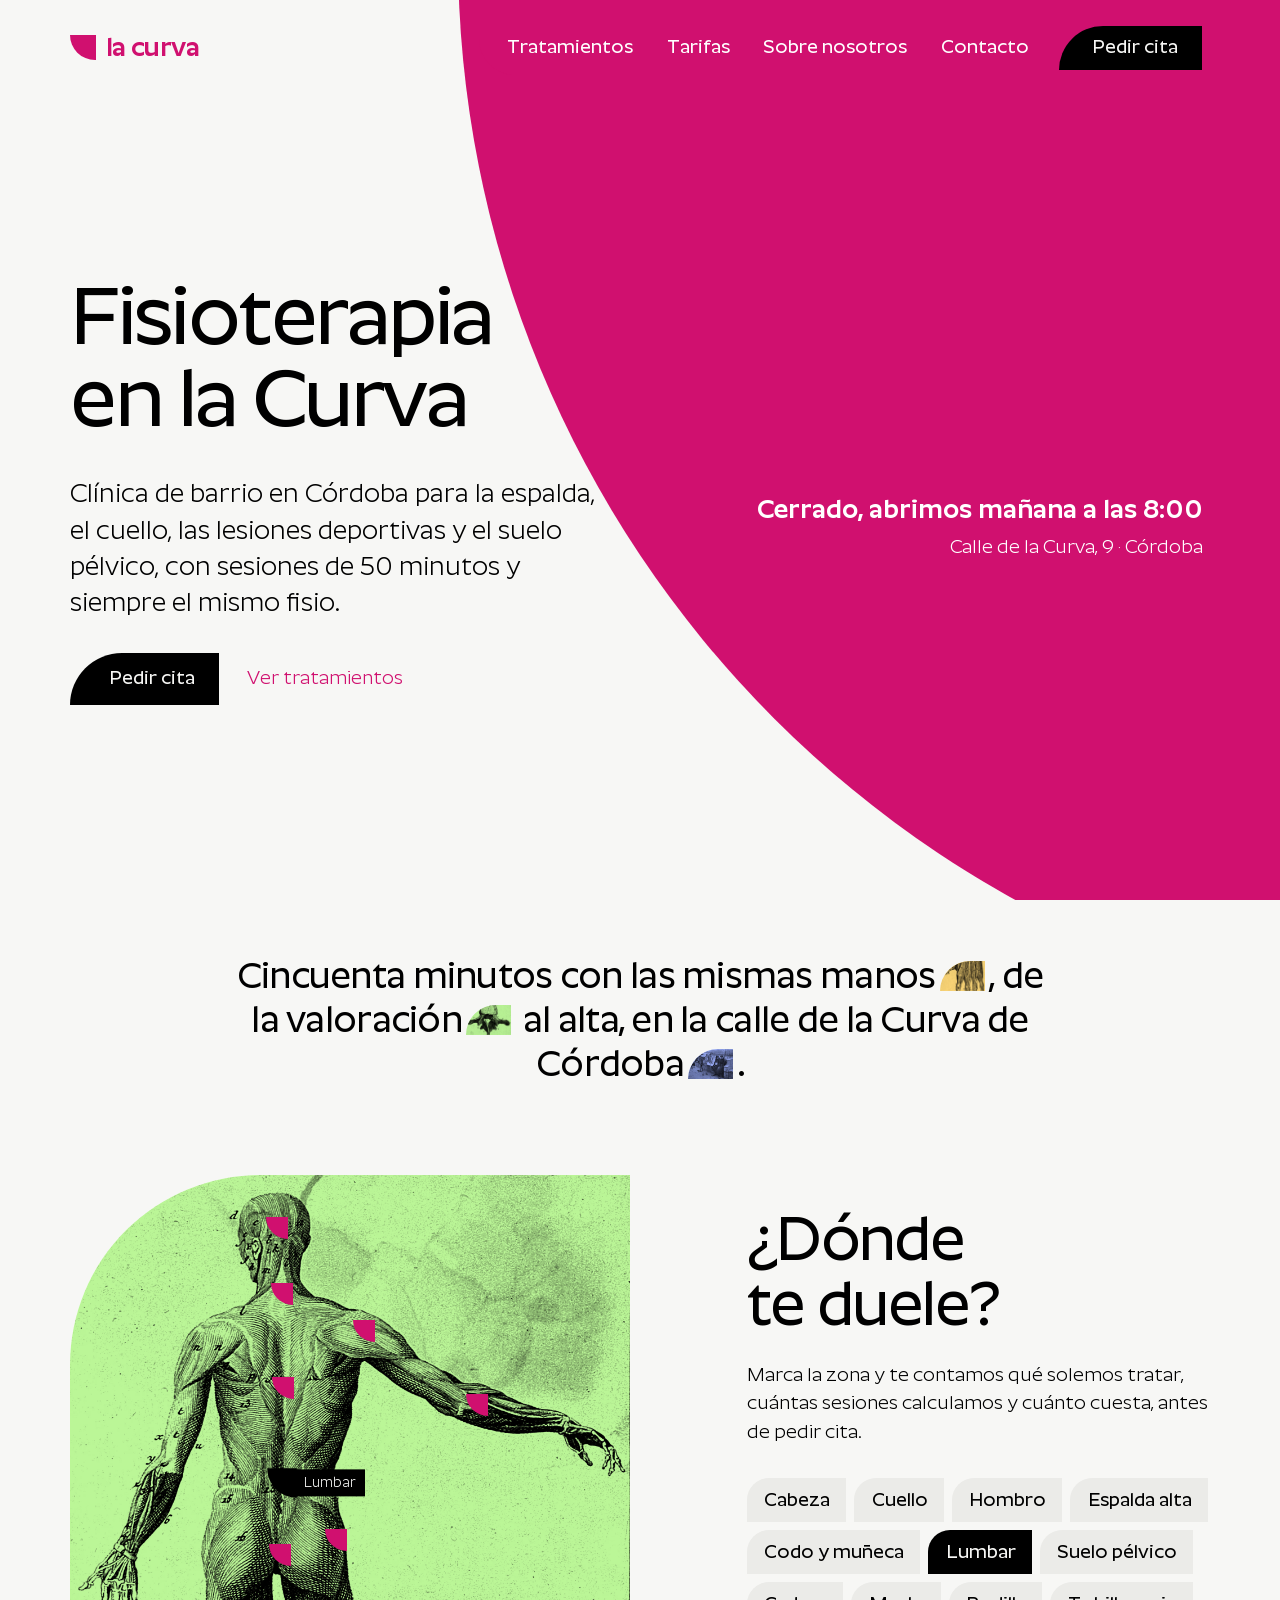
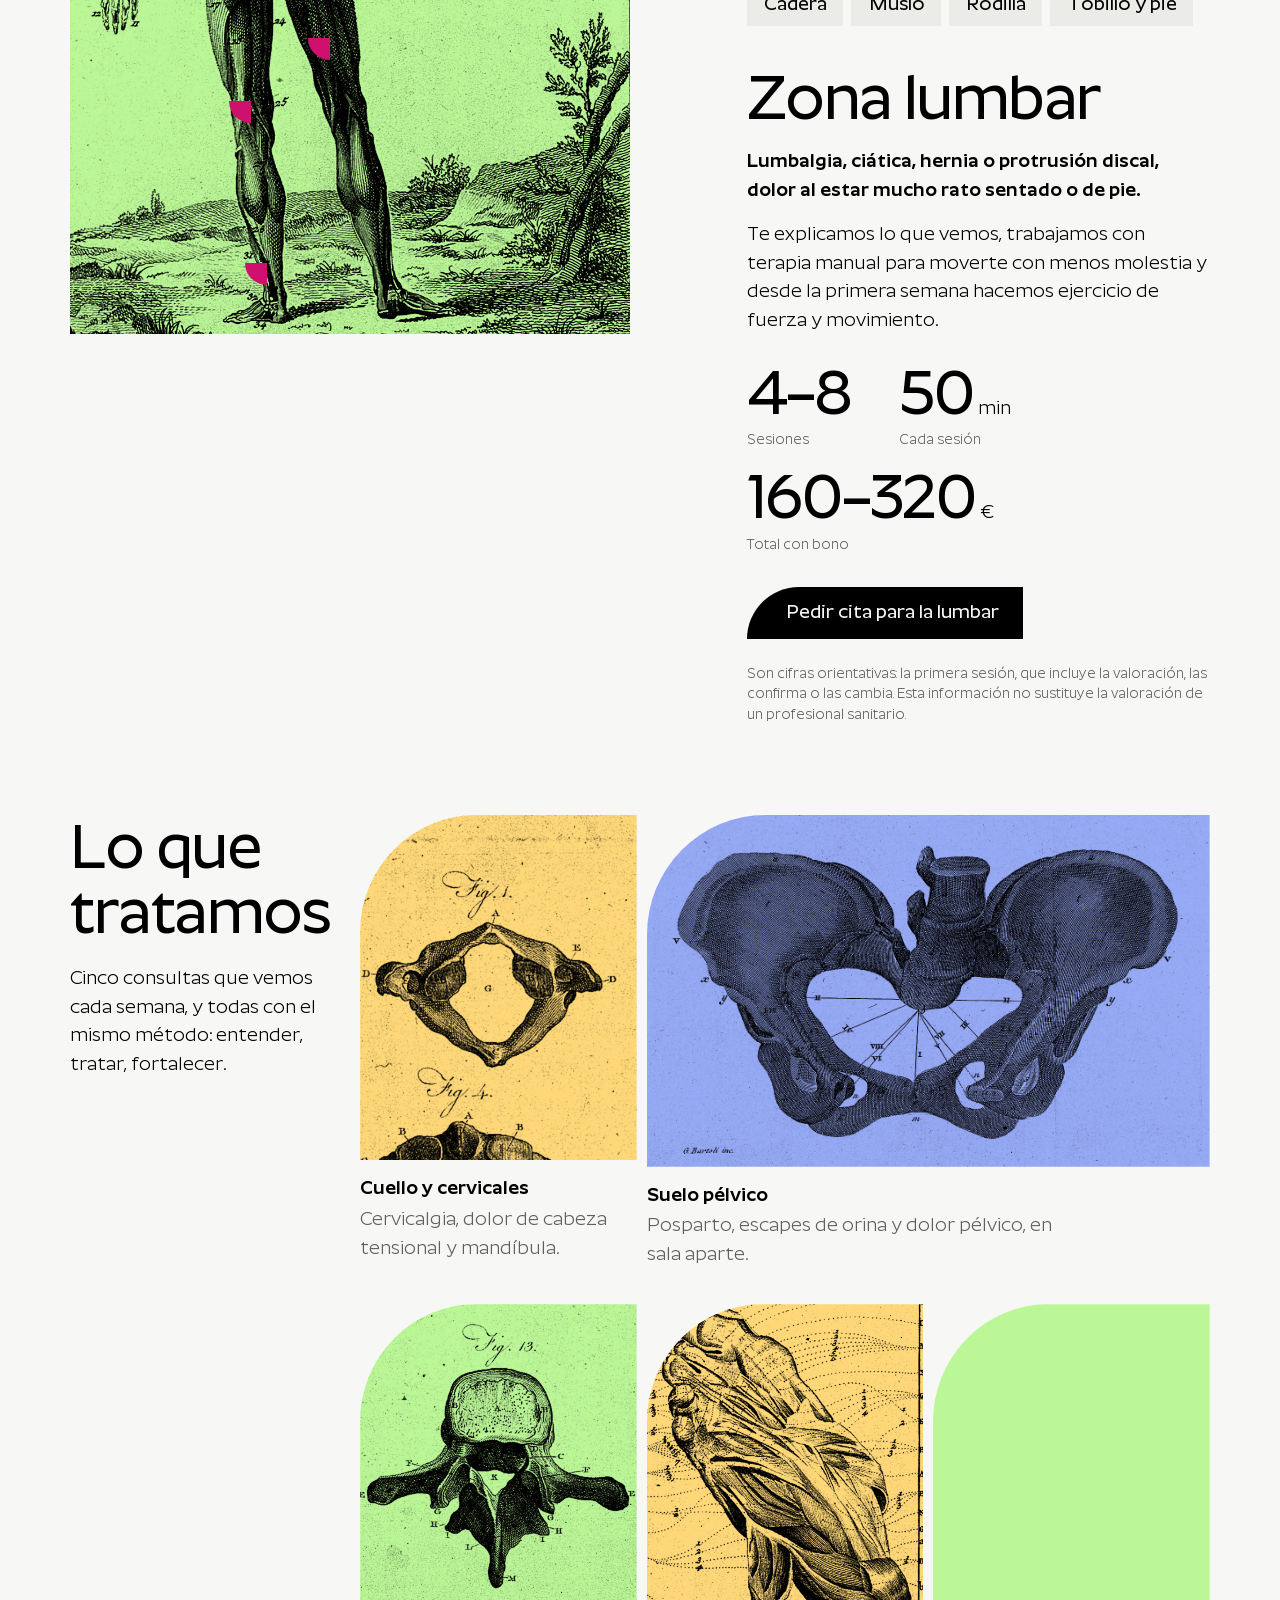
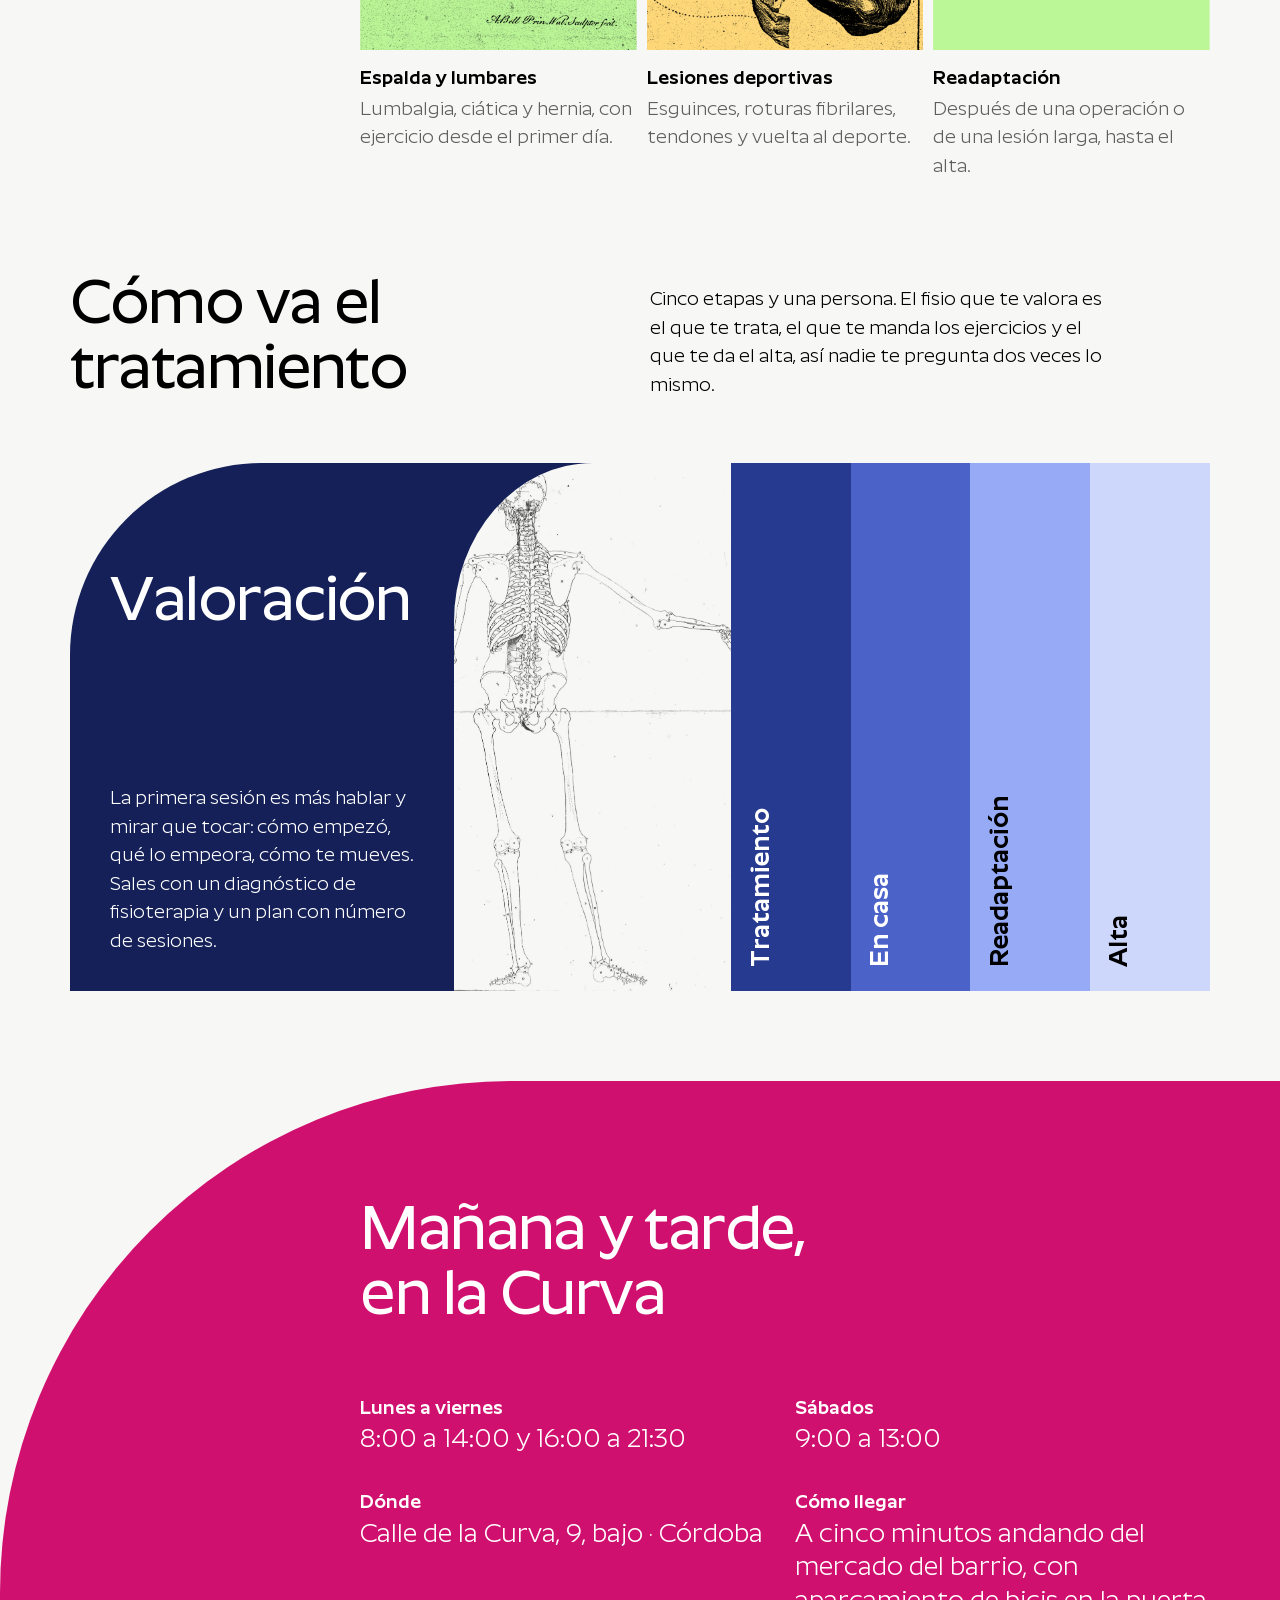
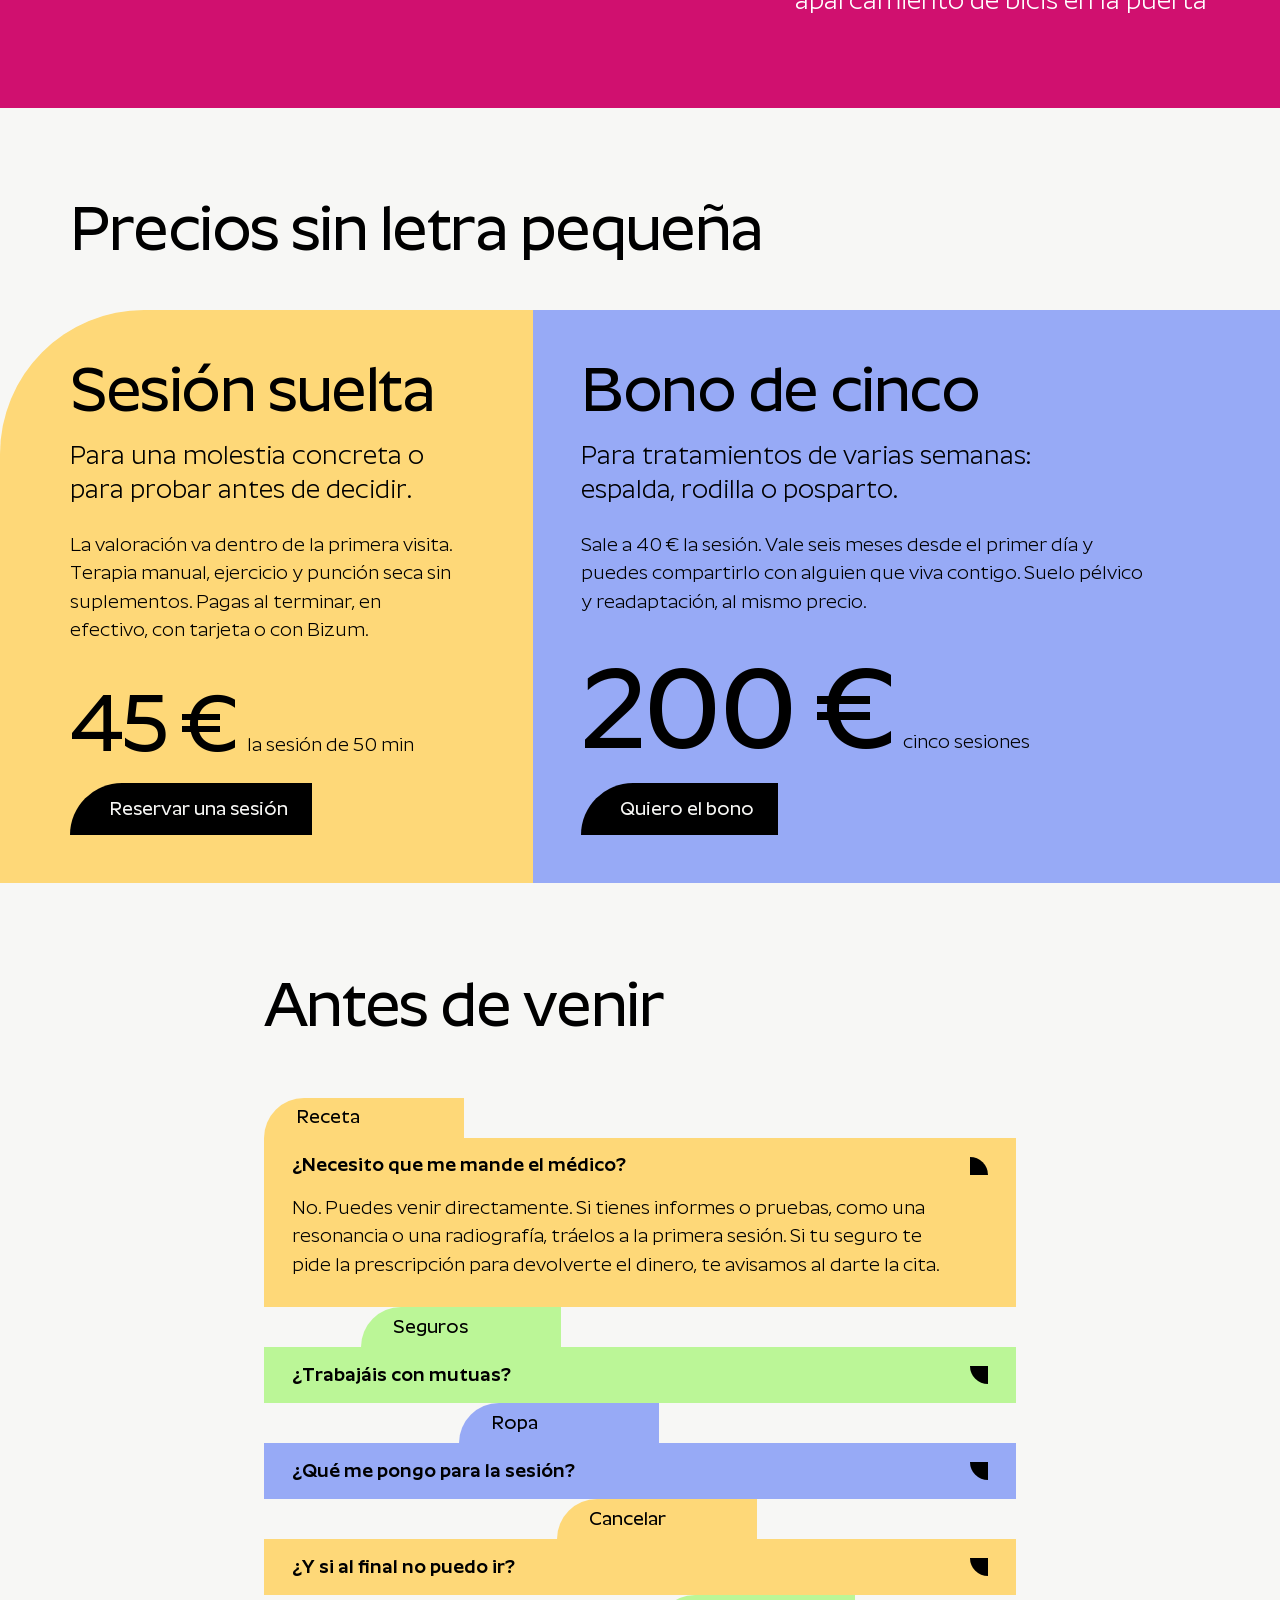
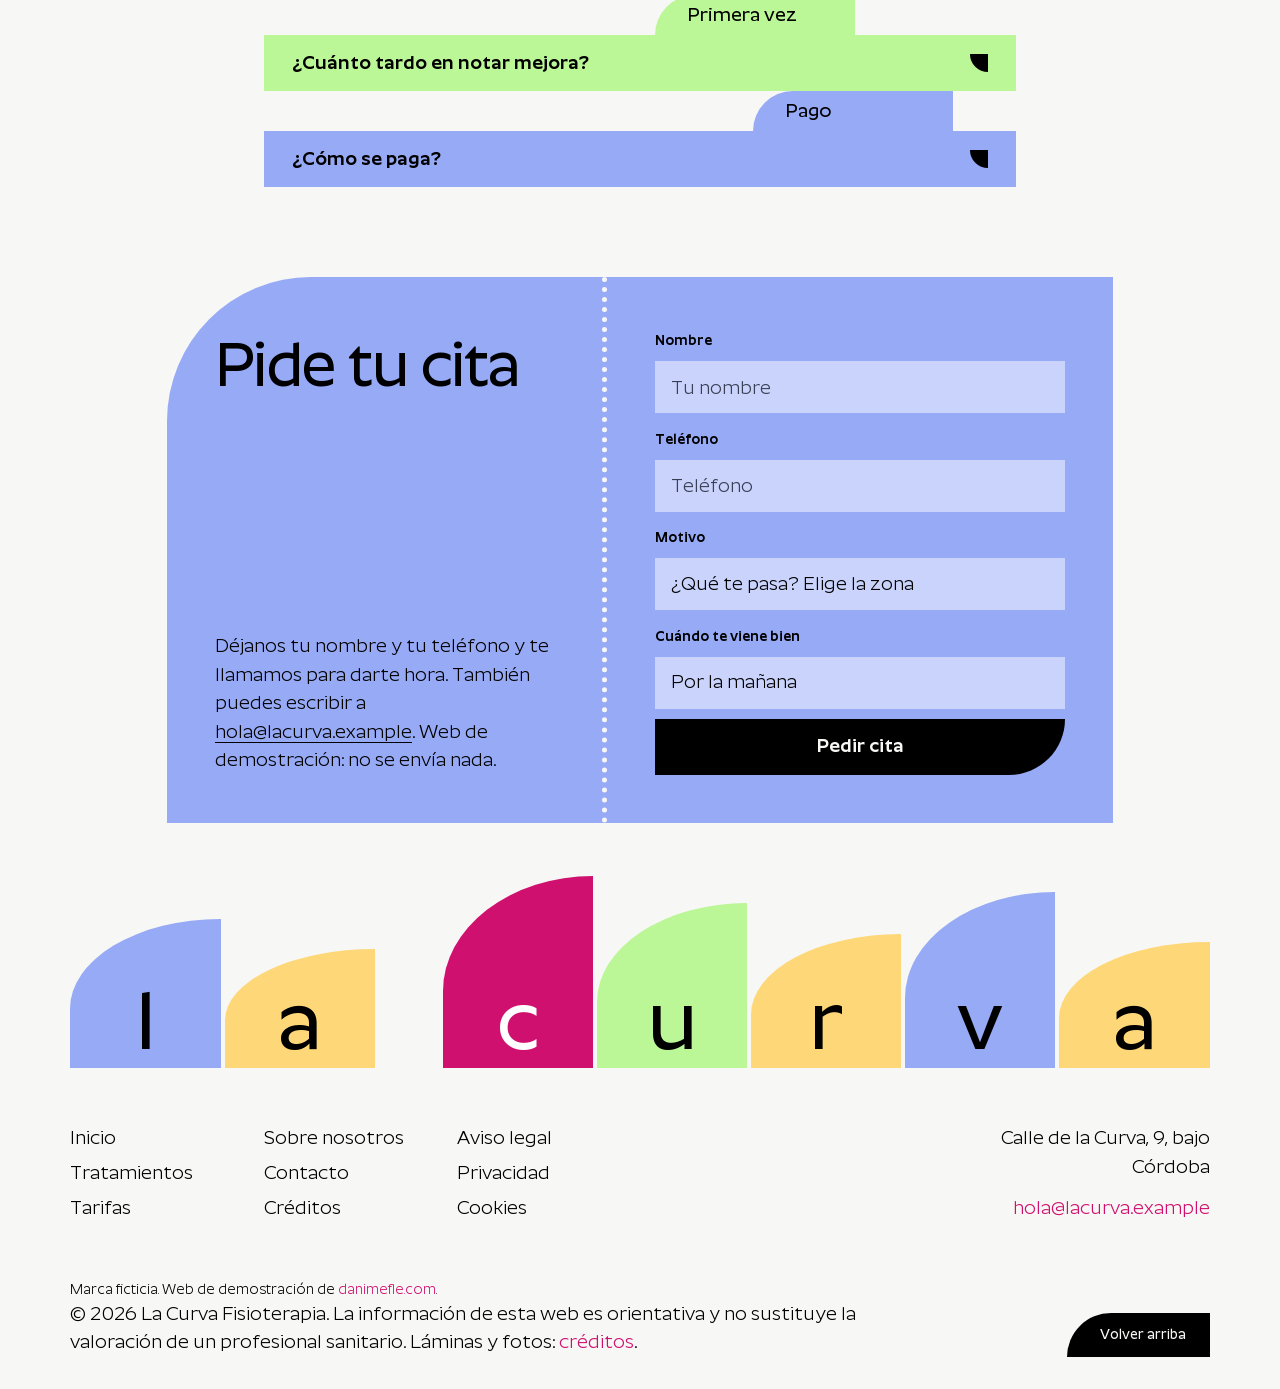
==== index.html @ fafbd1fd "Web de demostración completa: portada, páginas del negocio, contacto, legales y créditos" ====
<!doctype html>
<!--
  index.html · Página de ejemplo de La Curva Fisioterapia (clínica ficticia de barrio en Córdoba).
  index.html · Sample page for La Curva Fisioterapia (a fictional neighbourhood clinic in Córdoba).
  Una sola página: héroe, presentación, mapa del dolor, tratamientos, cómo va, horario, precios,
  preguntas, cita y pie. Todo el JS va en ficheros aparte por la CSP (sin scripts en línea).
  One page: hero, intro, pain map, treatments, how it works, hours, prices, questions, booking and
  footer. All JS lives in separate files because of the CSP (no inline scripts).
-->
<html lang="es">
<head>
  <meta charset="utf-8">
  <meta name="viewport" content="width=device-width, initial-scale=1">
  <title>La Curva Fisioterapia · Clínica de fisioterapia en Córdoba</title>
  <meta name="description" content="Clínica de fisioterapia de barrio en Córdoba: espalda, cuello, lesiones deportivas, suelo pélvico y readaptación. Sesiones de 50 minutos con el mismo fisio.">
  <!-- Negocio ficticio: que no aparezca en buscadores como si existiera -->
  <!-- Fictional business: keep it out of search results -->
  <meta name="robots" content="noindex, follow">
  <link rel="canonical" href="https://lacurva.danimefle.com/">
  <meta property="og:url" content="https://lacurva.danimefle.com/">
  <meta property="og:type" content="website">
  <meta property="og:site_name" content="La Curva Fisioterapia">
  <meta property="og:locale" content="es_ES">
  <meta property="og:title" content="La Curva Fisioterapia · Clínica de fisioterapia en Córdoba">
  <meta property="og:description" content="Clínica de fisioterapia de barrio en Córdoba: espalda, cuello, lesiones deportivas, suelo pélvico y readaptación. Sesiones de 50 minutos con el mismo fisio.">
  <meta property="og:image" content="https://lacurva.danimefle.com/assets/og/portada.jpg">
  <meta property="og:image:width" content="1200">
  <meta property="og:image:height" content="630">
  <meta property="og:image:alt" content="Portada de La Curva Fisioterapia con su curva magenta">
  <meta name="twitter:card" content="summary_large_image">
  <meta name="twitter:title" content="La Curva Fisioterapia · Clínica de fisioterapia en Córdoba">
  <meta name="twitter:description" content="Clínica de fisioterapia de barrio en Córdoba: espalda, cuello, lesiones deportivas, suelo pélvico y readaptación. Sesiones de 50 minutos con el mismo fisio.">
  <meta name="twitter:image" content="https://lacurva.danimefle.com/assets/og/portada.jpg">
  <meta name="theme-color" content="#f7f7f5">
  <link rel="icon" href="assets/favicon.svg" type="image/svg+xml">
  <link rel="icon" href="assets/favicon-32.png" type="image/png" sizes="32x32">
  <link rel="apple-touch-icon" href="assets/apple-touch-icon.png">
  <link rel="manifest" href="site.webmanifest">
  <!-- Fuente precargada -->
  <!-- Preloaded font -->
  <link rel="preload" href="assets/fonts/roundo-500.woff2" as="font" type="font/woff2" crossorigin>
  <link rel="stylesheet" href="assets/css/estilos.css">
  <!-- Datos estructurados: solo WebSite (la clínica es ficticia) -->
  <!-- Structured data: WebSite only (the clinic is fictional) -->
  <script type="application/ld+json">{"@context": "https://schema.org", "@type": "WebSite", "name": "La Curva Fisioterapia", "url": "https://lacurva.danimefle.com/", "inLanguage": "es", "description": "Web de demostración de una clínica de fisioterapia ficticia."}</script>
  <!-- Marca la página como "con JS" antes de pintar (fichero externo por la CSP) -->
  <!-- Flags the page as "JS on" before paint (external file because of the CSP) -->
  <script src="assets/js/init.js"></script>
  <script src="assets/js/main.js" defer></script>
  <!-- Analítica sin cookies (Plausible) -->
  <!-- Cookieless analytics (Plausible) -->
  <script defer data-domain="lacurva.danimefle.com" src="https://analytics.danimefle.com/js/script.js"></script>
</head>
<body>
  <a class="saltar" href="#contenido">Saltar al contenido</a>

  <!-- ===== CABECERA -->
  <!-- HEADER ===== -->
  <header class="cabecera cabecera--portada" data-cabecera>
    <a class="marca" href="index.html" aria-label="La Curva Fisioterapia, inicio">
      <span class="marca__forma" aria-hidden="true"></span>
      <span class="marca__nombre">la curva</span>
    </a>
    <!-- Botón del menú en móvil (lo maneja main.js) -->
    <!-- Phone menu button (handled by main.js) -->
    <button class="menu-boton" type="button" aria-expanded="false" aria-controls="menu" data-menu-boton>Menú</button>
    <nav aria-label="Principal">
      <ul class="menu" id="menu">
        <li><a href="tratamientos.html">Tratamientos</a></li>
        <li><a href="tarifas.html">Tarifas</a></li>
        <li><a href="sobre-nosotros.html">Sobre nosotros</a></li>
        <li><a href="contacto.html">Contacto</a></li>
        <li><a class="boton" href="contacto.html#formulario">Pedir cita</a></li>
      </ul>
    </nav>
  </header>

  <main id="contenido" tabindex="-1">
    <section class="heroe" id="inicio" aria-labelledby="titulo-portada">
      <!-- La curva gigante: el único motivo de la página, en magenta -->
      <!-- The giant curve: the page's one motif, in magenta -->
      <div class="heroe__curva" aria-hidden="true"></div>


      <div class="heroe__texto">
        <h1 class="heroe__titulo lineas" id="titulo-portada">
          <span class="linea"><span data-linea style="--i:0">Fisioterapia</span></span>
          <span class="linea"><span data-linea style="--i:1">en la Curva</span></span>
        </h1>
        <p class="heroe__frase" data-carga style="--d:420ms">Clínica de barrio en Córdoba para la espalda, el cuello, las lesiones deportivas y el suelo pélvico, con sesiones de 50 minutos y siempre el mismo fisio.</p>
        <a class="boton heroe__boton" data-carga style="--d:520ms" href="#cita">Pedir cita</a>
          <a class="enlace heroe__enlace" data-carga style="--d:600ms" href="tratamientos.html">Ver tratamientos</a>
      </div>

      <!-- Aviso vivo: si la clínica está abierta ahora y hasta cuándo (lo calcula main.js) -->
      <!-- Live note: whether the clinic is open now and until when (main.js works it out) -->
      <p class="heroe__aviso" data-carga style="--d:700ms">
        <span class="heroe__estado" data-abierto>Lunes a viernes, mañana y tarde</span>
        <span>Calle de la Curva, 9 · Córdoba</span>
      </p>
    </section>

    <!-- ===== PRESENTACIÓN: frase con miniaturas en línea -->
    <!-- INTRO: statement with inline thumbnails ===== -->
    <section class="intro" aria-label="La clínica">
      <p class="intro__frase" data-revela>
        Cincuenta minutos con las mismas manos<span class="miniatura"><img src="assets/img/mano.webp" width="400" height="560" alt="Grabado antiguo de los músculos de la mano" loading="lazy" decoding="async"></span>, de la valoración<span class="miniatura"><img src="assets/img/vertebra-lumbar.webp" width="440" height="370" alt="Grabado de una vértebra lumbar" loading="lazy" decoding="async"></span> al alta, en la calle de la Curva de Córdoba<span class="miniatura"><img src="assets/img/postal-cordoba.webp" width="1600" height="804" alt="Postal antigua de Córdoba junto al Guadalquivir" loading="lazy" decoding="async"></span>.
      </p>
    </section>

    <!-- ===== MAPA DEL DOLOR: la cosa viva -->
    <!-- PAIN MAP: the live thing ===== -->
    <section class="mapa" id="donde" aria-labelledby="mapa-titulo">
      <div class="mapa__lamina-caja">
        <!-- Lámina con los puntos: la caja tiene la proporción exacta del recorte para que los % no se muevan -->
        <!-- Plate with the hotspots: the box keeps the crop's exact ratio so the percentages never drift -->
        <figure class="mapa__lamina obturador" data-obturador>
          <img src="assets/img/cuerpo-espalda.webp" width="995" height="1350" alt="Grabado del siglo XVIII de un cuerpo humano visto de espaldas, con los músculos al descubierto" decoding="async">
          <div class="mapa__puntos" data-puntos>
            <button class="punto" type="button" data-zona="cabeza" style="--x:36.9%;--y:7%" aria-label="Cabeza y mandíbula"><span class="punto__nombre">Cabeza</span></button>
            <button class="punto" type="button" data-zona="cuello" style="--x:37.8%;--y:15.6%" aria-label="Cuello"><span class="punto__nombre">Cuello</span></button>
            <button class="punto" type="button" data-zona="hombro" style="--x:52.5%;--y:20.5%" aria-label="Hombro"><span class="punto__nombre">Hombro</span></button>
            <button class="punto" type="button" data-zona="dorsal" style="--x:38%;--y:28%" aria-label="Espalda alta"><span class="punto__nombre">Espalda alta</span></button>
            <button class="punto" type="button" data-zona="codo" style="--x:72.7%;--y:30.3%" aria-label="Codo y muñeca"><span class="punto__nombre">Codo y muñeca</span></button>
            <button class="punto" type="button" data-zona="lumbar" style="--x:37.8%;--y:40.5%" aria-label="Zona lumbar"><span class="punto__nombre">Lumbar</span></button>
            <button class="punto" type="button" data-zona="suelo-pelvico" style="--x:37.5%;--y:50%" aria-label="Suelo pélvico"><span class="punto__nombre">Suelo pélvico</span></button>
            <button class="punto" type="button" data-zona="cadera" style="--x:47.5%;--y:48%" aria-label="Cadera"><span class="punto__nombre">Cadera</span></button>
            <button class="punto" type="button" data-zona="muslo" style="--x:44.4%;--y:62.4%" aria-label="Muslo e isquiotibiales"><span class="punto__nombre">Muslo</span></button>
            <button class="punto" type="button" data-zona="rodilla" style="--x:30.3%;--y:70.7%" aria-label="Rodilla"><span class="punto__nombre">Rodilla</span></button>
            <button class="punto" type="button" data-zona="tobillo" style="--x:33.1%;--y:92%" aria-label="Tobillo y pie"><span class="punto__nombre">Tobillo y pie</span></button>
          </div>
        </figure>
      </div>

      <div class="mapa__texto">
        <h2 class="titulo-seccion" id="mapa-titulo" data-revela>¿Dónde te duele?</h2>
        <p class="mapa__intro" data-revela>Marca la zona y te contamos qué solemos tratar, cuántas sesiones calculamos y cuánto cuesta, antes de pedir cita.</p>

        <!-- Lista de zonas: el mismo control que los puntos, cómodo con el pulgar -->
        <!-- Zone list: same control as the hotspots, thumb-friendly -->
        <ul class="zonas" aria-label="Zonas del cuerpo" data-revela>
          <li><button type="button" class="zona-boton" data-zona="cabeza">Cabeza</button></li>
          <li><button type="button" class="zona-boton" data-zona="cuello">Cuello</button></li>
          <li><button type="button" class="zona-boton" data-zona="hombro">Hombro</button></li>
          <li><button type="button" class="zona-boton" data-zona="dorsal">Espalda alta</button></li>
          <li><button type="button" class="zona-boton" data-zona="codo">Codo y muñeca</button></li>
          <li><button type="button" class="zona-boton" data-zona="lumbar">Lumbar</button></li>
          <li><button type="button" class="zona-boton" data-zona="suelo-pelvico">Suelo pélvico</button></li>
          <li><button type="button" class="zona-boton" data-zona="cadera">Cadera</button></li>
          <li><button type="button" class="zona-boton" data-zona="muslo">Muslo</button></li>
          <li><button type="button" class="zona-boton" data-zona="rodilla">Rodilla</button></li>
          <li><button type="button" class="zona-boton" data-zona="tobillo">Tobillo y pie</button></li>
        </ul>

        <!-- Resultados: sin JS se ven todos como lista; con JS solo el elegido -->
        <!-- Results: without JS all show as a list; with JS only the chosen one -->
        <div class="resultados" aria-live="polite" data-resultados>
          <article class="zona" data-zona="lumbar">
            <h3 class="zona__titulo">Zona lumbar</h3>
            <p class="zona__suele">Lumbalgia, ciática, hernia o protrusión discal, dolor al estar mucho rato sentado o de pie.</p>
            <p>Te explicamos lo que vemos, trabajamos con terapia manual para moverte con menos molestia y desde la primera semana hacemos ejercicio de fuerza y movimiento.</p>
            <dl class="zona__datos">
              <div><dt>Sesiones</dt><dd><span class="cifra">4–8</span></dd></div>
              <div><dt>Cada sesión</dt><dd><span class="cifra">50</span> min</dd></div>
              <div class="zona__total"><dt>Total con bono</dt><dd><span class="cifra">160–320</span> €</dd></div>
            </dl>
            <a class="boton" href="#cita" data-motivo="Zona lumbar">Pedir cita para la lumbar</a>
          </article>
          <article class="zona" data-zona="cabeza">
            <h3 class="zona__titulo">Cabeza y mandíbula</h3>
            <p class="zona__suele">Dolor de cabeza tensional, bruxismo, chasquido o dolor al abrir la boca.</p>
            <p>Tratamos cuello y mandíbula juntos con terapia manual y ejercicios sencillos de relajación y control. Si aprietas los dientes de noche, nos coordinamos con tu dentista.</p>
            <dl class="zona__datos">
              <div><dt>Sesiones</dt><dd><span class="cifra">3–5</span></dd></div>
              <div><dt>Cada sesión</dt><dd><span class="cifra">50</span> min</dd></div>
              <div class="zona__total"><dt>Total con bono</dt><dd><span class="cifra">120–200</span> €</dd></div>
            </dl>
            <a class="boton" href="#cita" data-motivo="Cabeza y mandíbula">Pedir cita para la cabeza</a>
          </article>
          <article class="zona" data-zona="cuello">
            <h3 class="zona__titulo">Cuello</h3>
            <p class="zona__suele">Cervicalgia, tortícolis, hormigueo en el brazo, dolor por muchas horas de pantalla.</p>
            <p>Terapia manual, punción seca si hace falta y ejercicio de control cervical. Revisamos tu puesto de trabajo con una foto que nos traigas.</p>
            <dl class="zona__datos">
              <div><dt>Sesiones</dt><dd><span class="cifra">3–6</span></dd></div>
              <div><dt>Cada sesión</dt><dd><span class="cifra">50</span> min</dd></div>
              <div class="zona__total"><dt>Total con bono</dt><dd><span class="cifra">120–240</span> €</dd></div>
            </dl>
            <a class="boton" href="#cita" data-motivo="Cuello">Pedir cita para el cuello</a>
          </article>
          <article class="zona" data-zona="hombro">
            <h3 class="zona__titulo">Hombro</h3>
            <p class="zona__suele">Tendinopatía del manguito rotador, hombro congelado, dolor al levantar el brazo o dormir de lado.</p>
            <p>Trabajamos el hombro con carga bien dosificada: ejercicio progresivo, terapia manual para ganar rango y revisiones cada dos semanas.</p>
            <dl class="zona__datos">
              <div><dt>Sesiones</dt><dd><span class="cifra">6–10</span></dd></div>
              <div><dt>Cada sesión</dt><dd><span class="cifra">50</span> min</dd></div>
              <div class="zona__total"><dt>Total con bono</dt><dd><span class="cifra">240–400</span> €</dd></div>
            </dl>
            <a class="boton" href="#cita" data-motivo="Hombro">Pedir cita para el hombro</a>
          </article>
          <article class="zona" data-zona="dorsal">
            <h3 class="zona__titulo">Espalda alta</h3>
            <p class="zona__suele">Dolor entre los omóplatos, rigidez dorsal, molestias al respirar hondo o al girarte.</p>
            <p>Movilizamos la columna dorsal y las costillas, y te damos dos o tres ejercicios para hacer en el trabajo sin cambiarte de ropa.</p>
            <dl class="zona__datos">
              <div><dt>Sesiones</dt><dd><span class="cifra">3–5</span></dd></div>
              <div><dt>Cada sesión</dt><dd><span class="cifra">50</span> min</dd></div>
              <div class="zona__total"><dt>Total con bono</dt><dd><span class="cifra">120–200</span> €</dd></div>
            </dl>
            <a class="boton" href="#cita" data-motivo="Espalda alta">Pedir cita para la espalda</a>
          </article>
          <article class="zona" data-zona="codo">
            <h3 class="zona__titulo">Codo y muñeca</h3>
            <p class="zona__suele">Epicondilitis (codo de tenista o de pádel), túnel carpiano, tendinitis de muñeca.</p>
            <p>Ejercicio de carga para el tendón, terapia manual y ajustes en el gesto: la raqueta, el ratón o la forma de coger peso.</p>
            <dl class="zona__datos">
              <div><dt>Sesiones</dt><dd><span class="cifra">4–8</span></dd></div>
              <div><dt>Cada sesión</dt><dd><span class="cifra">50</span> min</dd></div>
              <div class="zona__total"><dt>Total con bono</dt><dd><span class="cifra">160–320</span> €</dd></div>
            </dl>
            <a class="boton" href="#cita" data-motivo="Codo y muñeca">Pedir cita para el codo</a>
          </article>
          <article class="zona" data-zona="suelo-pelvico">
            <h3 class="zona__titulo">Suelo pélvico</h3>
            <p class="zona__suele">Escapes de orina, recuperación tras el parto, dolor pélvico o en las relaciones, sensación de peso.</p>
            <p>En sala aparte y con la fisioterapeuta de suelo pélvico. Primero hablamos; la valoración interna solo si tú quieres. Puedes venir con tu bebé.</p>
            <dl class="zona__datos">
              <div><dt>Sesiones</dt><dd><span class="cifra">6–10</span></dd></div>
              <div><dt>Cada sesión</dt><dd><span class="cifra">50</span> min</dd></div>
              <div class="zona__total"><dt>Total con bono</dt><dd><span class="cifra">240–400</span> €</dd></div>
            </dl>
            <a class="boton" href="#cita" data-motivo="Suelo pélvico">Pedir cita de suelo pélvico</a>
          </article>
          <article class="zona" data-zona="cadera">
            <h3 class="zona__titulo">Cadera</h3>
            <p class="zona__suele">Dolor en el lateral de la cadera, tendinopatía glútea, artrosis incipiente, chasquidos.</p>
            <p>Fuerza de glúteo y cadera con progresión semanal, consejos para dormir y subir escaleras con menos molestia, y terapia manual cuando la valoración lo aconseja.</p>
            <dl class="zona__datos">
              <div><dt>Sesiones</dt><dd><span class="cifra">5–8</span></dd></div>
              <div><dt>Cada sesión</dt><dd><span class="cifra">50</span> min</dd></div>
              <div class="zona__total"><dt>Total con bono</dt><dd><span class="cifra">200–320</span> €</dd></div>
            </dl>
            <a class="boton" href="#cita" data-motivo="Cadera">Pedir cita para la cadera</a>
          </article>
          <article class="zona" data-zona="muslo">
            <h3 class="zona__titulo">Muslo e isquios</h3>
            <p class="zona__suele">Rotura fibrilar, sobrecarga de isquiotibiales o cuádriceps, pinchazo al esprintar.</p>
            <p>Readaptación por fases con pruebas de fuerza antes de volver a correr o a jugar. Te decimos cuándo sí y cuándo todavía no.</p>
            <dl class="zona__datos">
              <div><dt>Sesiones</dt><dd><span class="cifra">4–8</span></dd></div>
              <div><dt>Cada sesión</dt><dd><span class="cifra">50</span> min</dd></div>
              <div class="zona__total"><dt>Total con bono</dt><dd><span class="cifra">160–320</span> €</dd></div>
            </dl>
            <a class="boton" href="#cita" data-motivo="Muslo e isquios">Pedir cita para el muslo</a>
          </article>
          <article class="zona" data-zona="rodilla">
            <h3 class="zona__titulo">Rodilla</h3>
            <p class="zona__suele">Menisco, ligamentos, dolor delante de la rótula, recuperación tras operación de cruzado.</p>
            <p>Del primer día tras la cirugía a la vuelta al deporte. Medimos fuerza y salto de las dos piernas antes de dar cada paso.</p>
            <dl class="zona__datos">
              <div><dt>Sesiones</dt><dd><span class="cifra">6–12</span></dd></div>
              <div><dt>Cada sesión</dt><dd><span class="cifra">50</span> min</dd></div>
              <div class="zona__total"><dt>Total con bono</dt><dd><span class="cifra">240–480</span> €</dd></div>
            </dl>
            <a class="boton" href="#cita" data-motivo="Rodilla">Pedir cita para la rodilla</a>
          </article>
          <article class="zona" data-zona="tobillo">
            <h3 class="zona__titulo">Tobillo y pie</h3>
            <p class="zona__suele">Esguince, tendón de Aquiles, fascitis plantar, dolor al empezar a caminar por la mañana.</p>
            <p>Un esguince mal recuperado tiende a repetirse. Trabajamos movilidad, equilibrio y fuerza, y probamos el salto antes de volver al deporte.</p>
            <dl class="zona__datos">
              <div><dt>Sesiones</dt><dd><span class="cifra">3–8</span></dd></div>
              <div><dt>Cada sesión</dt><dd><span class="cifra">50</span> min</dd></div>
              <div class="zona__total"><dt>Total con bono</dt><dd><span class="cifra">120–320</span> €</dd></div>
            </dl>
            <a class="boton" href="#cita" data-motivo="Tobillo y pie">Pedir cita para el tobillo</a>
          </article>
        </div>
        <p class="nota">Son cifras orientativas: la primera sesión, que incluye la valoración, las confirma o las cambia. Esta información no sustituye la valoración de un profesional sanitario.</p>
      </div>
    </section>

    <!-- ===== LO QUE TRATAMOS: piezas sobre fichas de color -->
    <!-- WHAT WE TREAT: specimens on colour tiles ===== -->
    <section class="tratamos" id="tratamos" aria-labelledby="tratamos-titulo">
      <div class="tratamos__cabeza">
        <h2 class="titulo-seccion" id="tratamos-titulo" data-revela>Lo que tratamos</h2>
        <p data-revela>Cinco consultas que vemos cada semana, y todas con el mismo método: entender, tratar, fortalecer.</p>
      </div>
      <ul class="fichas">
        <li class="ficha" data-revela style="--fondo:var(--campo-3)">
          <div class="ficha__pieza"><img src="assets/img/ficha-atlas.webp" width="720" height="900" alt="Grabado de la primera vértebra del cuello, el atlas" loading="lazy" decoding="async"></div>
          <h3 class="ficha__nombre">Cuello y cervicales</h3>
          <p class="ficha__dato">Cervicalgia, dolor de cabeza tensional y mandíbula.</p>
        </li>
        <li class="ficha ficha--doble" data-revela style="--fondo:var(--campo-1)">
          <div class="ficha__pieza"><img src="assets/img/ficha-pelvis.webp" width="1280" height="800" alt="Grabado de los huesos de la pelvis" loading="lazy" decoding="async"></div>
          <h3 class="ficha__nombre">Suelo pélvico</h3>
          <p class="ficha__dato">Posparto, escapes de orina y dolor pélvico, en sala aparte.</p>
        </li>
        <li class="ficha" data-revela style="--fondo:var(--campo-2)">
          <div class="ficha__pieza"><img src="assets/img/ficha-lumbar.webp" width="880" height="1100" alt="Grabado de una vértebra lumbar" loading="lazy" decoding="async"></div>
          <h3 class="ficha__nombre">Espalda y lumbares</h3>
          <p class="ficha__dato">Lumbalgia, ciática y hernia, con ejercicio desde el primer día.</p>
        </li>
        <li class="ficha" data-revela style="--fondo:var(--campo-3)">
          <div class="ficha__pieza"><img src="assets/img/ficha-pie.webp" width="960" height="1200" alt="Grabado de los músculos de la planta del pie" loading="lazy" decoding="async"></div>
          <h3 class="ficha__nombre">Lesiones deportivas</h3>
          <p class="ficha__dato">Esguinces, roturas fibrilares, tendones y vuelta al deporte.</p>
        </li>
        <li class="ficha" data-revela style="--fondo:var(--campo-2)">
          <div class="ficha__pieza"><img src="assets/img/ficha-piernas.webp" width="992" height="1240" alt="Grabado de las piernas vistas por detrás, con los músculos al descubierto" loading="lazy" decoding="async"></div>
          <h3 class="ficha__nombre">Readaptación</h3>
          <p class="ficha__dato">Después de una operación o de una lesión larga, hasta el alta.</p>
        </li>
      </ul>
    </section>

    <!-- ===== CÓMO VA: acordeón de paneles teñidos -->
    <!-- HOW IT GOES: accordion of tinted panels ===== -->
    <section class="como" id="como" aria-labelledby="como-titulo">
      <div class="como__intro">
        <h2 class="titulo-seccion" id="como-titulo" data-revela>Cómo va el tratamiento</h2>
        <p data-revela>Cinco etapas y una persona. El fisio que te valora es el que te trata, el que te manda los ejercicios y el que te da el alta, así nadie te pregunta dos veces lo mismo.</p>
      </div>
      <div class="acordeon" data-acordeon>
        <div class="etapa is-abierta" style="--tinte:#142057;--tinta:#ffffff">
          <button class="etapa__boton" type="button" aria-expanded="true" aria-controls="etapa-1"><span>Valoración</span></button>
          <div class="etapa__cuerpo" id="etapa-1">
            <h3 class="etapa__titulo">Valoración</h3>
            <p>La primera sesión es más hablar y mirar que tocar: cómo empezó, qué lo empeora, cómo te mueves. Sales con un diagnóstico de fisioterapia y un plan con número de sesiones.</p>
            <figure class="etapa__foto"><img src="assets/img/esqueleto.webp" width="900" height="1575" alt="Lámina antigua de un esqueleto visto de espaldas" loading="lazy" decoding="async"></figure>
          </div>
        </div>
        <div class="etapa" style="--tinte:#263a8f;--tinta:#ffffff">
          <button class="etapa__boton" type="button" aria-expanded="false" aria-controls="etapa-2"><span>Tratamiento</span></button>
          <div class="etapa__cuerpo" id="etapa-2">
            <h3 class="etapa__titulo">Tratamiento</h3>
            <p>Terapia manual, ejercicio y, si hace falta, punción seca o electroterapia. En sala cerrada y con una sola persona a la vez, nunca tres camillas con cortina.</p>
            <figure class="etapa__foto"><img src="assets/img/vertebras-lairesse.webp" width="820" height="1200" alt="Lámina antigua con vértebras cervicales, dorsales y lumbares" loading="lazy" decoding="async"></figure>
          </div>
        </div>
        <div class="etapa" style="--tinte:#4b62c9;--tinta:#ffffff">
          <button class="etapa__boton" type="button" aria-expanded="false" aria-controls="etapa-3"><span>En casa</span></button>
          <div class="etapa__cuerpo" id="etapa-3">
            <h3 class="etapa__titulo">Ejercicio en casa</h3>
            <p>Te llevas tres o cuatro ejercicios, no veinte. Los grabamos con tu móvil en la consulta para que los repitas igual, y los cambiamos cuando ya te salen fáciles.</p>
            <figure class="etapa__foto"><img src="assets/img/ficha-piernas.webp" width="992" height="1240" alt="Grabado de las piernas vistas por detrás" loading="lazy" decoding="async"></figure>
          </div>
        </div>
        <div class="etapa" style="--tinte:#97aaf6;--tinta:#000000">
          <button class="etapa__boton" type="button" aria-expanded="false" aria-controls="etapa-4"><span>Readaptación</span></button>
          <div class="etapa__cuerpo" id="etapa-4">
            <h3 class="etapa__titulo">Readaptación</h3>
            <p>Vuelta poco a poco a lo que hacías: correr, coger a tu hijo en brazos, jugar al pádel. Medimos fuerza y movilidad antes de cada paso para no ir a ciegas.</p>
            <figure class="etapa__foto"><img src="assets/img/ficha-pie.webp" width="960" height="1200" alt="Grabado de los músculos del pie" loading="lazy" decoding="async"></figure>
          </div>
        </div>
        <div class="etapa" style="--tinte:#cdd6fb;--tinta:#000000">
          <button class="etapa__boton" type="button" aria-expanded="false" aria-controls="etapa-5"><span>Alta</span></button>
          <div class="etapa__cuerpo" id="etapa-5">
            <h3 class="etapa__titulo">Alta</h3>
            <p>Cuando cumples los objetivos que pusimos el primer día, te damos el alta y una pauta corta para seguir por tu cuenta. Si vuelve, nos llamas y te vemos esa semana.</p>
            <figure class="etapa__foto"><img src="assets/img/postal-cordoba.webp" width="1600" height="804" alt="Postal antigua de un paseo junto al Guadalquivir en Córdoba" loading="lazy" decoding="async"></figure>
          </div>
        </div>
      </div>
    </section>

    <!-- ===== HORARIO: la banda magenta que parte la página -->
    <!-- HOURS: the magenta band that splits the page ===== -->
    <section class="banda" id="horario" aria-labelledby="horario-titulo">
      <div class="banda__dentro">
        <h2 class="titulo-seccion banda__titulo" id="horario-titulo" data-revela>Mañana y tarde, en la Curva</h2>
        <dl class="horario" data-revela>
          <div><dt>Lunes a viernes</dt><dd>8:00 a 14:00 y 16:00 a 21:30</dd></div>
          <div><dt>Sábados</dt><dd>9:00 a 13:00</dd></div>
          <div><dt>Dónde</dt><dd>Calle de la Curva, 9, bajo · Córdoba</dd></div>
          <div><dt>Cómo llegar</dt><dd>A cinco minutos andando del mercado del barrio, con aparcamiento de bicis en la puerta</dd></div>
        </dl>
      </div>
    </section>

    <!-- ===== PRECIOS: dos planes, dos campos de color -->
    <!-- PRICES: two plans, two colour fields ===== -->
    <section class="precios" id="precios" aria-labelledby="precios-titulo">
      <h2 class="titulo-seccion precios__titulo" id="precios-titulo" data-revela>Precios sin letra pequeña</h2>
      <div class="planes">
        <article class="plan plan--suelta">
          <div class="plan__arriba">
            <h3 class="plan__nombre" data-revela>Sesión suelta</h3>
            <p class="plan__para" data-revela>Para una molestia concreta o para probar antes de decidir.</p>
            <p class="plan__incluye" data-revela>La valoración va dentro de la primera visita. Terapia manual, ejercicio y punción seca sin suplementos. Pagas al terminar, en efectivo, con tarjeta o con Bizum.</p>
          </div>
          <div class="plan__abajo">
            <p class="plan__precio" data-revela><span class="cifra">45 €</span> <span class="plan__periodo">la sesión de 50 min</span></p>
            <a class="boton" href="#cita" data-motivo="Sesión suelta">Reservar una sesión</a>
          </div>
        </article>
        <article class="plan plan--bono">
          <div class="plan__arriba">
            <h3 class="plan__nombre" data-revela>Bono de cinco</h3>
            <p class="plan__para" data-revela>Para tratamientos de varias semanas: espalda, rodilla o posparto.</p>
            <p class="plan__incluye" data-revela>Sale a 40 € la sesión. Vale seis meses desde el primer día y puedes compartirlo con alguien que viva contigo. Suelo pélvico y readaptación, al mismo precio.</p>
          </div>
          <div class="plan__abajo">
            <p class="plan__precio" data-revela><span class="cifra">200 €</span> <span class="plan__periodo">cinco sesiones</span></p>
            <a class="boton" href="#cita" data-motivo="Bono de cinco sesiones">Quiero el bono</a>
          </div>
        </article>
      </div>
    </section>

    <!-- ===== PREGUNTAS: fichas con pestaña, como en un cajón -->
    <!-- QUESTIONS: tabbed index cards, like a drawer ===== -->
    <section class="preguntas" id="preguntas" aria-labelledby="preguntas-titulo">
      <h2 class="titulo-seccion preguntas__titulo" id="preguntas-titulo" data-revela>Antes de venir</h2>
      <div class="cajon" data-cajon>
        <div class="tarjeta is-abierta" style="--fondo:var(--campo-3);--paso:0">
          <span class="tarjeta__pestana" aria-hidden="true">Receta</span>
          <h3 class="tarjeta__pregunta"><button type="button" aria-expanded="true" aria-controls="r-1">¿Necesito que me mande el médico?</button></h3>
          <div class="tarjeta__respuesta" id="r-1"><p>No. Puedes venir directamente. Si tienes informes o pruebas, como una resonancia o una radiografía, tráelos a la primera sesión. Si tu seguro te pide la prescripción para devolverte el dinero, te avisamos al darte la cita.</p></div>
        </div>
        <div class="tarjeta" style="--fondo:var(--campo-2);--paso:1">
          <span class="tarjeta__pestana" aria-hidden="true">Seguros</span>
          <h3 class="tarjeta__pregunta"><button type="button" aria-expanded="false" aria-controls="r-2">¿Trabajáis con mutuas?</button></h3>
          <div class="tarjeta__respuesta" id="r-2"><p>Somos una clínica privada sin concierto con aseguradoras. Te damos factura a tu nombre de cada sesión o del bono para que la presentes si tu póliza tiene reembolso de gastos.</p></div>
        </div>
        <div class="tarjeta" style="--fondo:var(--campo-1);--paso:2">
          <span class="tarjeta__pestana" aria-hidden="true">Ropa</span>
          <h3 class="tarjeta__pregunta"><button type="button" aria-expanded="false" aria-controls="r-3">¿Qué me pongo para la sesión?</button></h3>
          <div class="tarjeta__respuesta" id="r-3"><p>Ropa cómoda con la que puedas moverte. Para espalda o cuello ayuda una camiseta de tirantes. Si se te olvida, tenemos pantalones cortos limpios en la consulta.</p></div>
        </div>
        <div class="tarjeta" style="--fondo:var(--campo-3);--paso:3">
          <span class="tarjeta__pestana" aria-hidden="true">Cancelar</span>
          <h3 class="tarjeta__pregunta"><button type="button" aria-expanded="false" aria-controls="r-4">¿Y si al final no puedo ir?</button></h3>
          <div class="tarjeta__respuesta" id="r-4"><p>Avísanos con 24 horas por correo o desde el formulario y cambiamos la cita sin coste. Si no avisas, la sesión se cobra o se descuenta del bono.</p></div>
        </div>
        <div class="tarjeta" style="--fondo:var(--campo-2);--paso:4">
          <span class="tarjeta__pestana" aria-hidden="true">Primera vez</span>
          <h3 class="tarjeta__pregunta"><button type="button" aria-expanded="false" aria-controls="r-5">¿Cuánto tardo en notar mejora?</button></h3>
          <div class="tarjeta__respuesta" id="r-5"><p>Depende de cada caso. En la valoración te damos una estimación y la revisamos en la tercera sesión. Si no hay cambios, lo hablamos y, si hace falta, te orientamos hacia tu médico con un informe.</p></div>
        </div>
        <div class="tarjeta" style="--fondo:var(--campo-1);--paso:5">
          <span class="tarjeta__pestana" aria-hidden="true">Pago</span>
          <h3 class="tarjeta__pregunta"><button type="button" aria-expanded="false" aria-controls="r-6">¿Cómo se paga?</button></h3>
          <div class="tarjeta__respuesta" id="r-6"><p>Al terminar cada sesión, o el bono entero el primer día. En efectivo, con tarjeta o con Bizum.</p></div>
        </div>
      </div>
    </section>

    <!-- ===== CITA: cupón para recortar -->
    <!-- BOOKING: a coupon to cut out ===== -->
    <section class="cita" id="cita" aria-labelledby="cita-titulo">
      <form class="cupon" data-demo-form novalidate aria-labelledby="cita-titulo">
        <div class="cupon__izq">
          <h2 class="titulo-seccion cupon__titulo" id="cita-titulo" data-revela>Pide tu cita</h2>
          <p data-revela>Déjanos tu nombre y tu teléfono y te llamamos para darte hora. También puedes escribir a <a class="enlace" href="mailto:hola@lacurva.example">hola@lacurva.example</a>. Web de demostración: no se envía nada.</p>
        </div>
        <div class="cupon__der">
          <label class="cupon__etiqueta" for="f-nombre">Nombre</label>
          <input id="f-nombre" name="nombre" type="text" autocomplete="name" placeholder="Tu nombre" required aria-describedby="f-nombre-error">
          <p class="error" id="f-nombre-error" data-error-de="f-nombre"></p>
          <label class="cupon__etiqueta" for="f-telefono">Teléfono</label>
          <input id="f-telefono" name="telefono" type="tel" autocomplete="tel" placeholder="Teléfono" required aria-describedby="f-telefono-error">
          <p class="error" id="f-telefono-error" data-error-de="f-telefono"></p>
          <label class="cupon__etiqueta" for="f-motivo">Motivo</label>
          <select id="f-motivo" name="motivo" data-motivo-campo>
            <option value="">¿Qué te pasa? Elige la zona</option>
            <option>Cabeza y mandíbula</option>
            <option>Cuello</option>
            <option>Hombro</option>
            <option>Espalda alta</option>
            <option>Codo y muñeca</option>
            <option>Zona lumbar</option>
            <option>Suelo pélvico</option>
            <option>Cadera</option>
            <option>Muslo e isquios</option>
            <option>Rodilla</option>
            <option>Tobillo y pie</option>
            <option>Sesión suelta</option>
            <option>Bono de cinco sesiones</option>
          </select>
          <label class="cupon__etiqueta" for="f-cuando">Cuándo te viene bien</label>
          <select id="f-cuando" name="cuando">
            <option>Por la mañana</option>
            <option>Por la tarde</option>
            <option>Sábado por la mañana</option>
            <option>Me da igual</option>
          </select>
          <button class="cupon__enviar" type="submit" disabled>Pedir cita</button>
          <noscript><p class="ayuda">Activa JavaScript para probar este formulario de demostración.</p></noscript>
          <p class="cupon__estado estado-envio" data-estado-envio role="status"></p>
        </div>
      </form>
    </section>
  </main>

  <!-- ===== PIE: la marca construida en grande -->
  <!-- FOOTER: the mark built large ===== -->
  <footer class="pie" aria-labelledby="pie-titulo">
    <h2 class="oculto" id="pie-titulo">La Curva Fisioterapia</h2>
    <div class="pie__marca" aria-hidden="true">
      <span style="--alto:78%;--fondo:var(--campo-1)"><b class="pie__letra">l</b></span>
      <span style="--alto:62%;--fondo:var(--campo-3)"><b class="pie__letra">a</b></span>
      <span class="pie__hueco"></span>
      <span style="--alto:100%;--fondo:var(--acento);--letra:var(--acento-tinta)"><b class="pie__letra">c</b></span>
      <span style="--alto:86%;--fondo:var(--campo-2)"><b class="pie__letra">u</b></span>
      <span style="--alto:70%;--fondo:var(--campo-3)"><b class="pie__letra">r</b></span>
      <span style="--alto:92%;--fondo:var(--campo-1)"><b class="pie__letra">v</b></span>
      <span style="--alto:66%;--fondo:var(--campo-3)"><b class="pie__letra">a</b></span>
    </div>
    <div class="pie__columnas">
      <ul class="pie__lista" aria-label="La clínica">
        <li><a href="index.html">Inicio</a></li>
        <li><a href="tratamientos.html">Tratamientos</a></li>
        <li><a href="tarifas.html">Tarifas</a></li>
      </ul>
      <ul class="pie__lista" aria-label="Más">
        <li><a href="sobre-nosotros.html">Sobre nosotros</a></li>
        <li><a href="contacto.html">Contacto</a></li>
        <li><a href="creditos.html">Créditos</a></li>
      </ul>
      <ul class="pie__lista" aria-label="Legal">
        <li><a href="aviso-legal.html">Aviso legal</a></li>
        <li><a href="privacidad.html">Privacidad</a></li>
        <li><a href="cookies.html">Cookies</a></li>
      </ul>
      <address class="pie__contacto">
        <p>Calle de la Curva, 9, bajo<br>Córdoba</p>
        <p><a class="enlace" href="mailto:hola@lacurva.example">hola@lacurva.example</a></p>
      </address>
    </div>
    <div class="pie__final">
      <div>
        <p class="pie__demo">Marca ficticia. Web de demostración de <a class="enlace" href="https://danimefle.com">danimefle.com</a>.</p>
        <p>© 2026 La Curva Fisioterapia. La información de esta web es orientativa y no sustituye la valoración de un profesional sanitario. Láminas y fotos: <a class="enlace" href="creditos.html">créditos</a>.</p>
      </div>
      <a class="boton boton--pequeno" href="#contenido">Volver arriba</a>
    </div>
  </footer>
</body>
</html>
---- assets/css/estilos.css ----
/*
  estilos.css · Hoja de estilos de La Curva Fisioterapia.
  estilos.css · Stylesheet for La Curva Fisioterapia.
  Un único motivo manda en toda la página: el cuarto de círculo (la curva de la columna y de la calle).
  Aparece a varias escalas: la forma gigante del héroe, la banda del horario, la esquina de cada foto
  y ficha, el botón, la viñeta y los puntos del mapa.
  One motif runs the whole page: the quarter circle (the curve of the spine and of the street). It shows
  at several scales: the giant hero shape, the hours band, the corner of every picture and tile, the
  button, the bullet and the map's hotspots.
*/

/* ---------- Fuentes locales (Roundo, licencia SIL OFL) */
/* Local fonts (Roundo, SIL OFL licence) ---------- */
@font-face { font-family: 'Roundo'; src: url('../fonts/roundo-400.woff2') format('woff2'); font-weight: 400; font-style: normal; font-display: swap; }
@font-face { font-family: 'Roundo'; src: url('../fonts/roundo-500.woff2') format('woff2'); font-weight: 500; font-style: normal; font-display: swap; }
@font-face { font-family: 'Roundo'; src: url('../fonts/roundo-600.woff2') format('woff2'); font-weight: 600; font-style: normal; font-display: swap; }

/* ---------- Tokens: color, tipo, espacio y movimiento */
/* Tokens: colour, type, space and motion ---------- */
:root {
  --fondo-pagina: #f7f7f5;
  --superficie: #ebebe8;
  --tinta: #000000;
  --tinta-suave: #5f5f5b;
  --acento: #d0106f;          /* magenta: el motivo, la marca, el correo y los enlaces */
  /* magenta: the motif, logo, email and links */
  --acento-tinta: #ffffff;
  --campo-1: #97aaf6;         /* bígaro */
  /* periwinkle */
  --campo-2: #bbf697;         /* lima */
  /* lime */
  --campo-3: #fed878;         /* ámbar */
  /* amber */

  /* Cinco pasos de tipo */
  /* Five type steps */
  --paso-pequeno: clamp(0.8125rem, 0.79rem + 0.1vw, 0.875rem);
  --paso-cuerpo: clamp(1.0625rem, 1rem + 0.25vw, 1.1875rem);
  --paso-entrada: clamp(1.25rem, 1.1rem + 0.7vw, 1.625rem);
  --paso-titulo: clamp(2rem, 1.3rem + 3.2vw, 4rem);
  --paso-grande: clamp(3rem, 6.4vw, 6.25rem);

  /* Un solo par de márgenes y una separación entre secciones */
  /* One pair of margins and one section gap */
  /* Margen con tope de ancho en pantallas grandes */
  /* Margin with a width cap on large screens */
  --margen: max(clamp(1rem, 5.5vw, 5.5rem), calc((100vw - 1760px) / 2));
  --hueco: 1.25rem;
  --seccion: clamp(4.5rem, 7vw, 7.5rem);

  /* La curva a escala de control: el radio del botón es su altura */
  /* The curve at control scale: the button radius is its height */
  --alto-boton: 3.25rem;

  --ease-out: cubic-bezier(0.22, 1, 0.36, 1);
  --ease-expo: cubic-bezier(0.16, 1, 0.3, 1);
  --ease-in-out: cubic-bezier(0.76, 0, 0.24, 1);
  --ease-soft: cubic-bezier(0.33, 1, 0.68, 1);
  --t-press: 140ms;
  --t-hover: 180ms;
  --t-ui: 240ms;
}

/* ---------- Base ---------- */
*, *::before, *::after { box-sizing: border-box; }
html { -webkit-text-size-adjust: 100%; text-size-adjust: 100%; }
body {
  margin: 0; background: var(--fondo-pagina); color: var(--tinta);
  font-family: 'Roundo', system-ui, sans-serif; font-weight: 400; font-size: var(--paso-cuerpo); line-height: 1.5;
  -webkit-font-smoothing: antialiased; overflow-x: clip;
}
h1, h2, h3, p, figure, dl, dd, ul { margin: 0; }
ul { padding: 0; list-style: none; }
img { display: block; max-width: 100%; height: auto; }
button, input, select { font: inherit; color: inherit; }
button { background: none; border: 0; padding: 0; cursor: pointer; }
a { color: inherit; }
:target { scroll-margin-top: 2rem; }
::selection { background: var(--acento); color: var(--acento-tinta); }
:focus-visible { outline: 3px solid var(--tinta); outline-offset: 3px; }
h1, h2, h3 { font-weight: 500; letter-spacing: -0.025em; line-height: 1.05; text-wrap: balance; }
.cifra { font-variant-numeric: tabular-nums; }

/* Texto solo para lectores de pantalla */
/* Screen-reader-only text */
.oculto { position: absolute !important; width: 1px; height: 1px; overflow: hidden; clip: rect(0 0 0 0); clip-path: inset(50%); white-space: nowrap; }
.saltar { position: absolute; left: var(--margen); top: -4rem; z-index: 10; background: var(--tinta); color: var(--fondo-pagina); padding: 0.75rem 1rem; }
.saltar:focus { top: 1rem; }

/* Títulos de sección: un paso, todas iguales */
/* Section titles: one step, all the same */
.titulo-seccion { font-size: var(--paso-titulo); }

/* Enlaces de texto en magenta */
/* Text links in magenta */
.enlace { color: var(--acento); text-decoration: underline; text-decoration-thickness: 0.07em; text-underline-offset: 0.2em; text-decoration-color: transparent; transition: text-decoration-color var(--t-hover) ease; }
@media (hover: hover) and (pointer: fine) { .enlace:hover { text-decoration-color: currentColor; } }

/* ---------- El botón: rectángulo con una esquina en cuarto de círculo */
/* The button: a rectangle with one quarter-circle corner ---------- */
.boton {
  display: inline-flex; align-items: center; gap: 0.75rem;
  min-height: var(--alto-boton); padding: 0 1.5rem 0 calc(var(--alto-boton) * 0.75);
  background: var(--tinta); color: var(--fondo-pagina);
  font-weight: 500; text-decoration: none;
  border-radius: var(--alto-boton) 0 0 0;
  transition: transform var(--t-press) var(--ease-out), background-color var(--t-hover) ease, border-radius var(--t-ui) var(--ease-out);
}
.boton:active { transform: scale(0.97); }
@media (hover: hover) and (pointer: fine) {
  /* Al pasar, la curva cambia de esquina: el motivo responde */
  /* On hover the curve moves corner: the motif answers */
  .boton:hover { background: var(--acento); border-radius: 0 0 var(--alto-boton) 0; }
}
.boton--pequeno { --alto-boton: 2.75rem; font-size: var(--paso-pequeno); }

/* ---------- HÉROE */
/* HERO ---------- */
.heroe { position: relative; min-height: 100svh; overflow: clip; display: grid; grid-template-rows: 1fr; padding-top: 5rem; }
/* La forma gigante: cuadrado de 120vh con la esquina inferior izquierda en cuarto de círculo, centrado
   cerca del 78 % / 55 % y recortado por arriba, derecha y abajo.
   The giant shape: a 120vh square whose bottom-left corner is a quarter circle, centred near 78% / 55%,
   cropped by the top, right and bottom edges. */
.heroe__curva {
  position: absolute; z-index: 0;
  width: 120vh; height: 120vh;
  left: calc(78vw - 60vh); top: calc(55vh - 60vh);
  background: var(--acento);
  border-radius: 0 0 0 100%;
  transform-origin: 100% 0;
}
/* ---------- CABECERA COMÚN: marca, menú y botón de cita */
/* SHARED HEADER: mark, menu and booking button ---------- */
.cabecera { position: relative; z-index: 6; display: flex; justify-content: space-between; align-items: center; gap: 2rem; padding: 1.25rem var(--margen); }
/* En la portada la cabecera flota sobre el héroe */
/* On the home page the header floats over the hero */
.cabecera--portada { position: absolute; top: 0; left: 0; right: 0; }
.marca { display: inline-flex; align-items: center; gap: 0.6rem; min-height: 44px; color: var(--acento); text-decoration: none; font-weight: 600; font-size: var(--paso-entrada); letter-spacing: -0.02em; }
/* La marca es la curva a escala de letra */
/* The mark is the curve at letter scale */
.marca__forma { width: 1.6rem; height: 1.6rem; background: var(--acento); border-radius: 0 0 0 100%; }
.menu { display: flex; align-items: center; gap: clamp(0.75rem, 2vw, 2rem); }
.menu a:not(.boton) { display: inline-flex; align-items: center; min-height: 44px; padding: 0 0.25rem; color: var(--tinta); text-decoration: underline; text-decoration-color: transparent; text-underline-offset: 0.3em; text-decoration-thickness: 0.08em; font-weight: 500; transition: text-decoration-color var(--t-hover) ease; }
.menu a[aria-current="page"] { text-decoration-color: currentColor; }
@media (hover: hover) and (pointer: fine) { .menu a:not(.boton):hover { text-decoration-color: currentColor; } }
/* Sobre la curva magenta de la portada, enlaces claros con su propio fondo magenta */
/* Over the home page's magenta curve, light links with their own magenta ground */
.cabecera--portada .menu a:not(.boton) { color: var(--acento-tinta); background: var(--acento); }
/* El menú de la portada va en una pestaña magenta con la esquina de la curva */
/* The home page menu sits in a magenta tab with the curve's corner */
.cabecera--portada nav { background: var(--acento); padding: 0.35rem 0.5rem 0.35rem 1.5rem; border-radius: 0 0 0 2.25rem; }
.menu .boton { --alto-boton: 2.75rem; }
/* Botón del menú en móvil: oculto en escritorio */
/* Phone menu button: hidden on desktop */
.menu-boton { display: none; min-height: 44px; padding: 0 1rem 0 1.1rem; background: var(--tinta); color: var(--fondo-pagina); font-weight: 600; border-radius: 22px 0 0 0; position: relative; z-index: 8; }

.heroe__texto { position: relative; z-index: 1; align-self: center; padding: 0 var(--margen); max-width: calc(var(--margen) * 2 + min(44vw, 44rem)); }
.heroe__titulo { font-size: clamp(4rem, 6.4vw, 6.25rem); letter-spacing: -0.03em; line-height: 1; font-weight: 500; }
.heroe__frase { margin-top: 2.25rem; font-size: var(--paso-entrada); line-height: 1.4; max-width: 30ch; }
.heroe__boton { margin-top: 2rem; }

/* Aviso dentro de la curva: abierto ahora y dirección, en la tinta clara */
/* Note inside the curve: open now and address, in light ink */
.heroe__aviso { position: absolute; z-index: 1; right: var(--margen); top: 54%; background: var(--acento); padding: 0.25rem 0.4rem; color: var(--acento-tinta); text-align: right; display: grid; gap: 0.25rem; }
.heroe__estado { font-size: var(--paso-entrada); font-weight: 600; }

/* Líneas del titular con máscara */
/* Masked headline lines */
.lineas .linea { display: block; overflow: hidden; padding-bottom: 0.1em; margin-bottom: -0.1em; }
.lineas [data-linea] { display: block; }

/* ---------- PRESENTACIÓN */
/* INTRO ---------- */
.intro { padding: calc(var(--seccion) * 0.6) var(--margen) var(--seccion); display: grid; place-items: center; }
.intro__frase { width: min(64vw, 60rem); text-align: center; font-size: min(var(--paso-titulo), 2.25rem); line-height: 1.22; font-weight: 500; letter-spacing: -0.02em; }
/* Miniatura en línea con la esquina de la curva */
/* Inline thumbnail with the curve corner */
.miniatura { display: inline-block; height: 0.85em; width: 1.25em; margin: 0 0.12em; vertical-align: -0.1em; overflow: hidden; background: var(--campo-3); border-radius: 0.85em 0 0 0; }
.miniatura img { width: 100%; height: 100%; object-fit: cover; mix-blend-mode: multiply; }
.miniatura:nth-of-type(2) { background: var(--campo-2); }
.miniatura:nth-of-type(3) { background: var(--campo-1); }

/* ---------- MAPA DEL DOLOR */
/* PAIN MAP ---------- */
.mapa { padding: 0 var(--margen) var(--seccion); display: grid; grid-template-columns: repeat(12, 1fr); gap: var(--hueco); align-items: start; }
.mapa__lamina-caja { grid-column: 1 / span 6; position: sticky; top: 2rem; }
/* El fondo lima va también aquí: el recorte aísla la mezcla y sin él el papel saldría blanco */
/* The lime ground sits here too: the clip isolates the blend, so without it the paper would stay white */
.mapa__lamina { position: relative; aspect-ratio: 995 / 1350; overflow: hidden; background: var(--campo-2); border-radius: 34% 0 0 0 / 25% 0 0 0; max-height: 88vh; margin-right: auto; }
.mapa__lamina img { width: 100%; height: 100%; object-fit: fill; mix-blend-mode: multiply; }
.mapa__puntos { position: absolute; inset: 0; }
/* Punto: zona táctil de 44 px con la curva magenta dentro */
/* Hotspot: 44px touch target with the magenta curve inside */
.punto { position: absolute; left: var(--x); top: var(--y); width: 44px; height: 44px; margin: -22px 0 0 -22px; display: grid; place-items: center; }
.punto::before { content: ''; width: 22px; height: 22px; background: var(--acento); border-radius: 0 0 0 100%; transition: transform var(--t-ui) var(--ease-out), background-color var(--t-hover) ease; }
.punto::after { content: ''; position: absolute; width: 22px; height: 22px; background: var(--acento); border-radius: 0 0 0 100%; opacity: 0; }
.punto__nombre { position: absolute; left: 34px; top: 50%; transform: translateY(-50%); white-space: nowrap; background: var(--tinta); color: var(--fondo-pagina); font-size: var(--paso-pequeno); padding: 0.2rem 0.6rem; opacity: 0; pointer-events: none; transition: opacity var(--t-hover) ease; }
.punto.is-activo::before { background: var(--tinta); transform: scale(1.35); }
.punto.is-activo .punto__nombre, .punto:focus-visible .punto__nombre { opacity: 1; }
@media (hover: hover) and (pointer: fine) {
  .punto:hover::before { transform: scale(1.25); }
  .punto:hover .punto__nombre { opacity: 1; }
}

.mapa__texto { grid-column: 8 / span 5; padding-top: 2rem; }
.mapa__intro { margin-top: 1.5rem; max-width: 40ch; }
.zonas { display: flex; flex-wrap: wrap; gap: 0.5rem; margin-top: 2rem; }
/* Botones de zona: la curva a escala pequeña */
/* Zone buttons: the curve at a small scale */
.zona-boton { min-height: 44px; padding: 0 1rem 0 1.1rem; background: var(--superficie); border-radius: 22px 0 0 0; font-weight: 500; transition: background-color var(--t-hover) ease, color var(--t-hover) ease, transform var(--t-press) var(--ease-out); }
.zona-boton:active { transform: scale(0.96); }
.zona-boton[aria-pressed="true"] { background: var(--tinta); color: var(--fondo-pagina); }
@media (hover: hover) and (pointer: fine) { .zona-boton:hover { background: var(--campo-2); } .zona-boton[aria-pressed="true"]:hover { background: var(--tinta); } }

.resultados { margin-top: 2.5rem; display: grid; gap: 3rem; }
.zona { display: grid; gap: 1rem; }
.zona__titulo { font-size: var(--paso-titulo); }
.zona__suele { font-weight: 600; }
.zona p { max-width: 58ch; }
.zona__datos { display: grid; grid-template-columns: auto auto; justify-content: start; column-gap: 3rem; row-gap: 1rem; margin: 0.75rem 0 1rem; }
.zona__datos > div { display: flex; flex-direction: column-reverse; gap: 0.35rem; }
.zona__datos dt { font-size: var(--paso-pequeno); color: var(--tinta-suave); }
.zona__datos dd { font-size: var(--paso-cuerpo); }
.zona__datos .cifra { font-size: var(--paso-titulo); font-weight: 500; letter-spacing: -0.03em; line-height: 1; }
.zona__total { grid-column: 1 / -1; }
.zona .boton { justify-self: start; }
.nota { margin-top: 1.5rem; font-size: var(--paso-pequeno); color: var(--tinta-suave); max-width: 46ch; }
/* Con JS: solo se ve la zona elegida, que entra deslizando */
/* With JS: only the chosen zone shows, sliding in */
.js .zona[hidden] { display: none; }
.js .zona.is-entrando { animation: zona-entra 520ms var(--ease-out) both; }
@keyframes zona-entra { from { opacity: 0; transform: translateY(18px); } to { opacity: 1; transform: none; } }

/* ---------- LO QUE TRATAMOS */
/* WHAT WE TREAT ---------- */
.tratamos { padding: 0 var(--margen) var(--seccion); display: grid; grid-template-columns: repeat(12, 1fr); gap: var(--hueco); }
.tratamos__cabeza { grid-column: 1 / span 3; }
.tratamos__cabeza p { margin-top: 1.25rem; max-width: 30ch; }
.fichas { grid-column: 4 / span 9; display: grid; grid-template-columns: repeat(3, 1fr); gap: 2.25rem 10px; }
.ficha--doble { grid-column: span 2; }
/* Ficha: campo de color con la esquina de la curva; la pieza al 70 % de alto */
/* Tile: colour field with the curve corner; the specimen at 70% height */
.ficha__pieza { aspect-ratio: 4 / 5; background: var(--fondo); border-radius: 42% 0 0 0 / 34% 0 0 0; overflow: hidden; }
.ficha--doble .ficha__pieza { aspect-ratio: 8 / 5; border-radius: 21% 0 0 0 / 34% 0 0 0; }
.ficha__pieza img { width: 100%; height: 100%; object-fit: cover; mix-blend-mode: multiply; transition: transform 900ms var(--ease-soft); }
.ficha__nombre { margin-top: 1rem; font-size: var(--paso-cuerpo); font-weight: 600; letter-spacing: 0; line-height: 1.3; }
.ficha__dato { margin-top: 0.25rem; color: var(--tinta-suave); max-width: 32ch; }
@media (hover: hover) and (pointer: fine) { .ficha:hover .ficha__pieza img { transform: scale(1.05); } }

/* ---------- CÓMO VA */
/* HOW IT GOES ---------- */
.como { padding: 0 var(--margen) var(--seccion); }
.como__intro { display: grid; grid-template-columns: repeat(12, 1fr); gap: var(--hueco); align-items: end; }
.como__intro h2 { grid-column: 1 / span 5; }
.como__intro p { grid-column: 7 / span 5; font-size: var(--paso-cuerpo); max-width: 52ch; }
.acordeon { margin-top: 4rem; display: flex; height: 33rem; border-radius: 12rem 0 0 0; overflow: hidden; }
/* La primera etapa baja su título para librar la curva de la esquina */
/* The first stage drops its title clear of the corner curve */
.etapa:first-child .etapa__cuerpo { padding-top: 6.5rem; }
.etapa { flex: 0 0 10.5%; background: var(--tinte); color: var(--tinta); position: relative; overflow: hidden; transition: flex-basis 450ms var(--ease-in-out); }
.etapa.is-abierta { flex-basis: 58%; }
/* La pestaña vertical: nombre girado leyendo hacia arriba */
/* The sliver: name rotated reading upward */
.etapa__boton { position: absolute; inset: 0; z-index: 1; text-align: left; }
.etapa__boton span { position: absolute; left: calc(1.4rem + 1em); bottom: 1.5rem; transform: rotate(-90deg); transform-origin: left bottom; white-space: nowrap; font-size: var(--paso-entrada); font-weight: 600; display: block; width: max-content; }
.etapa.is-abierta .etapa__boton { display: none; }
.etapa__cuerpo { position: absolute; inset: 0; width: 100%; min-width: 34rem; padding: 2.25rem calc(42% + 2.5rem) 2.25rem 2.5rem; display: grid; grid-template-columns: 1fr; grid-template-rows: auto 1fr; gap: 1.5rem; opacity: 0; visibility: hidden; transition: opacity 300ms ease; }
.etapa.is-abierta .etapa__cuerpo { opacity: 1; visibility: visible; transition-delay: 220ms; }
.etapa__titulo { font-size: var(--paso-titulo); grid-column: 1; }
.etapa__cuerpo p { grid-column: 1; align-self: end; max-width: 36ch; font-size: var(--paso-cuerpo); }
.etapa__foto { position: absolute; top: 0; right: 0; bottom: 0; width: 42%; background: var(--fondo-pagina); border-radius: 50% 0 0 0 / 30% 0 0 0; overflow: hidden; }
.etapa__foto img { width: 100%; height: 100%; object-fit: cover; mix-blend-mode: multiply; }
.etapa.is-abierta .etapa__foto img { animation: deriva 14s var(--ease-soft) both; }
@keyframes deriva { from { transform: scale(1.12) translateY(2%); } to { transform: scale(1) translateY(0); } }
@media (hover: hover) and (pointer: fine) { .etapa:not(.is-abierta):hover { filter: brightness(1.08); } }

/* Sin JS: las cinco etapas se ven enteras, una debajo de otra */
/* Without JS: all five stages show in full, one under another */
html:not(.js) .acordeon { flex-direction: column; height: auto; }
html:not(.js) .etapa { flex: none; }
html:not(.js) .etapa__boton { display: none; }
html:not(.js) .etapa__cuerpo { position: static; display: grid; min-width: 0; opacity: 1; visibility: visible; min-height: 24rem; }

/* ---------- BANDA DEL HORARIO */
/* HOURS BAND ---------- */
/* La curva a escala de banda: la esquina superior izquierda es un cuarto de círculo tan alto como la banda */
/* The curve at band scale: the top-left corner is a quarter circle as tall as the band */
.banda { margin-bottom: var(--seccion); background: var(--acento); color: var(--acento-tinta); border-radius: min(34rem, 40vw) 0 0 0; }
.banda__dentro { padding: clamp(5rem, 9vw, 9rem) var(--margen) clamp(4rem, 7vw, 7rem); display: grid; grid-template-columns: repeat(12, 1fr); gap: var(--hueco); }
.banda__titulo { grid-column: 4 / span 9; max-width: 14ch; }
.horario { grid-column: 4 / span 9; margin-top: 3rem; display: grid; grid-template-columns: repeat(2, 1fr); gap: 2rem var(--hueco); }
.horario dt { font-weight: 600; }
.horario dd { font-size: var(--paso-entrada); line-height: 1.3; max-width: 26ch; }

/* ---------- PRECIOS */
/* PRICES ---------- */
.precios__titulo { padding: 0 var(--margen); margin-bottom: 3rem; }
.planes { display: grid; grid-template-columns: 5fr 7fr; }
.plan { padding: 3rem var(--margen) 3rem 3rem; display: flex; flex-direction: column; justify-content: space-between; gap: 2.5rem; }
.plan--suelta { background: var(--campo-3); padding-left: var(--margen); border-radius: 9rem 0 0 0; }
.plan--bono { background: var(--campo-1); }
.plan__nombre { font-size: var(--paso-titulo); }
.plan__para { margin-top: 1rem; font-size: var(--paso-entrada); line-height: 1.3; max-width: 26ch; }
.plan__incluye { margin-top: 1.5rem; max-width: 44ch; }
.plan__abajo { display: flex; flex-wrap: wrap; align-items: flex-end; justify-content: space-between; gap: 1.5rem; }
.plan__precio { display: flex; align-items: baseline; gap: 0.75rem; flex-wrap: wrap; }
.plan__precio .cifra { font-size: var(--paso-grande); font-weight: 500; letter-spacing: -0.04em; line-height: 0.9; }
.plan--bono .plan__precio .cifra { font-size: min(calc(var(--paso-grande) * 1.4), 8rem); }
.plan__periodo { font-size: var(--paso-cuerpo); }

/* ---------- PREGUNTAS */
/* QUESTIONS ---------- */
.preguntas { padding: var(--seccion) var(--margen); display: grid; grid-template-columns: repeat(12, 1fr); gap: var(--hueco); }
.preguntas__titulo { grid-column: 3 / span 8; margin-bottom: 2.5rem; }
.cajon { grid-column: 3 / span 8; display: grid; }
/* Ficha con pestaña: la pestaña lleva la curva y se desplaza 150 px por ficha */
/* Card with a tab: the tab carries the curve and steps 150px right per card */
.tarjeta { position: relative; background: var(--fondo); margin-top: 40px; }
.tarjeta__pestana { position: absolute; bottom: 100%; left: calc(var(--paso) * min(150px, 13%)); width: 200px; height: 40px; background: var(--fondo); border-radius: 40px 0 0 0; display: flex; align-items: center; padding-left: 2rem; font-weight: 500; }
.tarjeta__pregunta { font-size: var(--paso-cuerpo); font-weight: 600; letter-spacing: 0; line-height: 1.3; }
.tarjeta__pregunta button { width: 100%; min-height: 56px; padding: 0.9rem 1.75rem; text-align: left; display: flex; justify-content: space-between; align-items: center; gap: 1rem; }
/* Signo de abrir/cerrar hecho con la curva */
/* Open/close sign made from the curve */
.tarjeta__pregunta button::after { content: ''; flex: none; width: 18px; height: 18px; background: var(--tinta); border-radius: 0 0 0 100%; transition: transform var(--t-ui) var(--ease-out); }
.tarjeta.is-abierta .tarjeta__pregunta button::after { transform: rotate(180deg); }
.tarjeta__respuesta { padding: 0 1.75rem 1.75rem; }
.tarjeta__respuesta p { max-width: 50ch; }
.js .tarjeta:not(.is-abierta) .tarjeta__respuesta { display: none; }
.js .tarjeta.is-abierta .tarjeta__respuesta p { animation: zona-entra 420ms var(--ease-out) both; }

/* ---------- CITA: el cupón */
/* BOOKING: the coupon ---------- */
.cita { padding: 0 var(--margen) calc(var(--seccion) * 0.6); display: grid; grid-template-columns: repeat(12, 1fr); gap: var(--hueco); }
.cupon { grid-column: 2 / span 10; background: var(--campo-1); display: grid; grid-template-columns: 46fr 54fr; border-radius: 9rem 0 0 0; position: relative; }
.cupon__izq { padding: 3.5rem 3rem 3rem; display: flex; flex-direction: column; justify-content: space-between; gap: 2rem; }
.cupon__titulo { max-width: 8ch; }
.cupon__izq p { max-width: 34ch; }
.cupon__izq .enlace { color: var(--tinta); text-decoration-color: currentColor; }
/* Perforación: puntos gruesos del color del fondo de página (dentro del formulario) */
/* Perforation: thick dots in the page ground colour (inside the form) */
.cupon__der { padding: 3rem; border-left: 5px dotted var(--fondo-pagina); display: grid; gap: 10px; align-content: center; }
.cupon input, .cupon select { width: 100%; height: 52px; border: 0; border-radius: 0; background: #c9d3fb; padding: 0 1rem; font-size: var(--paso-cuerpo); color: var(--tinta); appearance: none; }
.cupon select { background-image: none; }
.cupon input::placeholder { color: #3a3f55; }
.cupon input:focus-visible, .cupon select:focus-visible { outline: 3px solid var(--tinta); outline-offset: 0; }
.cupon__enviar { height: 56px; background: var(--tinta); color: var(--fondo-pagina); font-weight: 600; border-radius: 0 0 56px 0; transition: transform var(--t-press) var(--ease-out), background-color var(--t-hover) ease; }
.cupon__enviar:active { transform: scale(0.98); }
@media (hover: hover) and (pointer: fine) { .cupon__enviar:hover { background: var(--acento); } }
.cupon__estado { min-height: 1.5em; font-size: var(--paso-pequeno); }

/* ---------- PIE */
/* FOOTER ---------- */
.pie { padding: 0 var(--margen) 2rem; }
/* La marca construida con bloques: cada letra sale de su bloque, con la curva arriba */
/* The mark built from blocks: each letter knocked out of its block, the curve on top */
.pie__marca { height: clamp(9rem, 15vw, 15rem); display: flex; align-items: flex-end; gap: 4px; }
.pie__marca span { flex: 1; height: var(--alto); background: var(--fondo); color: var(--letra, var(--tinta)); border-radius: 100% 0 0 0 / 60% 0 0 0; display: flex; align-items: flex-end; justify-content: center; padding-bottom: 0.08em; font-size: var(--paso-grande); font-weight: 500; line-height: 1; transform-origin: bottom; }
.pie__marca .pie__hueco { flex: 0.4; background: none; }
.pie__letra { font-weight: inherit; }
.pie__columnas { margin-top: 3.5rem; display: grid; grid-template-columns: repeat(12, 1fr); gap: var(--hueco); }
.pie__lista { grid-column: span 2; display: grid; gap: 0.4rem; align-content: start; }
.pie__lista a { text-decoration: none; }
@media (hover: hover) and (pointer: fine) { .pie__lista a:hover { color: var(--acento); } }
/* La dirección se alinea al margen derecho y cierra la fila */
/* The address aligns to the right margin and closes the row */
.pie__contacto { grid-column: 9 / span 4; font-style: normal; display: grid; gap: 0.75rem; text-align: right; }
.pie__final { margin-top: 3.5rem; display: flex; justify-content: space-between; align-items: flex-end; gap: 2rem; }
.pie__final p { max-width: 62ch; }

/* ---------- MOVIMIENTO (solo con JS y sin "reducir movimiento") */
/* MOTION (only with JS and without "reduce motion") ---------- */
@media (prefers-reduced-motion: no-preference) {
  /* Carga: el titular sube desde su máscara y la curva entra desde la derecha */
  /* Load: headline rises from its mask, the curve slides in */
  .js .heroe [data-linea] { transform: translateY(105%); animation: sube-linea 900ms var(--ease-expo) forwards; animation-delay: calc(120ms + var(--i) * 110ms); }
  .js .heroe [data-carga] { opacity: 0; transform: translateY(14px); animation: sube 600ms var(--ease-out) forwards; animation-delay: var(--d); }
  .js .heroe__curva { animation: curva-entra 1300ms var(--ease-expo) both; }
  .js .cabecera--portada { animation: aparece 600ms ease 200ms both; }
  @keyframes sube-linea { to { transform: none; } }
  @keyframes sube { to { opacity: 1; transform: none; } }
  @keyframes curva-entra { from { transform: translateX(18%) scale(0.92); } to { transform: none; } }
  @keyframes aparece { from { opacity: 0; } to { opacity: 1; } }

  /* Entradas por sección, escalonadas en orden de lectura */
  /* Section entrances, staggered in reading order */
  .js [data-revela] { opacity: 0; transform: translateY(24px); transition: opacity 700ms var(--ease-out), transform 900ms var(--ease-out); transition-delay: var(--retardo, 0ms); }
  .js [data-revela].is-dentro { opacity: 1; transform: none; }
  .js .ficha[data-revela] .ficha__pieza { clip-path: inset(100% 0 0 0); transition: clip-path 1000ms var(--ease-in-out); transition-delay: var(--retardo, 0ms); }
  .js .ficha[data-revela].is-dentro .ficha__pieza { clip-path: inset(0); }

  /* Movimiento de firma: la lámina se abre como un obturador */
  /* Signature move: the plate opens like a shutter */
  .js .obturador { clip-path: inset(0 0 100% 0); transition: clip-path 1100ms var(--ease-in-out); }
  .js .obturador img { transform: scale(1.12); transition: transform 1500ms var(--ease-soft); }
  .js .obturador.is-dentro { clip-path: inset(0); }
  .js .obturador.is-dentro img { transform: none; }
  .js .obturador .punto { opacity: 0; transform: scale(0.4); transition: opacity 400ms ease, transform 500ms var(--ease-out); transition-delay: calc(900ms + var(--n, 0) * 60ms); }
  .js .obturador.is-dentro .punto { opacity: 1; transform: none; }

  /* El punto elegido late despacio */
  /* The chosen hotspot pulses slowly */
  .punto.is-activo::after { animation: late 1800ms var(--ease-out) infinite; }
  @keyframes late { from { opacity: 0.6; transform: scale(1); } to { opacity: 0; transform: scale(2.6); } }

  /* Letras del pie que suben dentro de sus bloques */
  /* Footer letters rising inside their blocks */
  .js .pie__marca .pie__letra { display: block; transform: translateY(60%); opacity: 0; transition: transform 900ms var(--ease-expo), opacity 500ms ease; transition-delay: calc(var(--n, 0) * 70ms); }
  .js .pie__marca.is-dentro .pie__letra { transform: none; opacity: 1; }

  /* La curva del héroe se mueve con el scroll (sin JS si el navegador lo permite) */
  /* The hero curve moves with scroll */
  @supports (animation-timeline: scroll()) {
    .banda { animation: banda-scroll linear both; animation-timeline: view(); animation-range: entry 0% cover 40%; }
    @keyframes banda-scroll { from { border-top-left-radius: min(6rem, 10vw); } to { border-top-left-radius: min(34rem, 40vw); } }
  }
}

/* ---------- PANTALLA VERTICAL (tableta y móvil): composición del héroe */
/* PORTRAIT SCREENS (tablet and phone): hero composition ---------- */
@media (max-aspect-ratio: 1/1), (max-width: 1000px) {
  /* La forma pasa abajo: 130vw, centrada, empezando al 56 % de la pantalla */
  /* The shape moves down: 130vw, centred, from 56% of the screen */
  .heroe__curva { width: 130vw; height: 130vw; left: -15vw; top: 56svh; border-radius: 100% 0 0 0; transform-origin: 100% 100%; }
  .heroe__texto { max-width: none; align-self: start; padding-top: 13svh; }
  .heroe__titulo { font-size: 11.5vw; }
  .heroe__frase { margin-top: 1.25rem; font-size: var(--paso-cuerpo); max-width: 34ch; }
  .heroe__boton { margin-top: 1.5rem; }
  .cabecera--portada .menu a:not(.boton) { color: var(--tinta); background: none; }
  .cabecera--portada nav { background: none; padding: 0; }
  .heroe__aviso { top: auto; bottom: 1.5rem; }
  .intro__frase { width: min(84vw, 60rem); font-size: min(var(--paso-titulo), 1.75rem); }
}

/* ---------- TABLETA */
/* TABLET ---------- */
@media (max-width: 1100px) {
  /* El acordeón se pone en vertical: barras de 64 px de oscuro a claro */
  /* The accordion turns vertical: 64px bars from dark to light */
  .acordeon { flex-direction: column; height: auto; border-radius: 6rem 0 0 0; margin-top: 2.5rem; }
  .etapa, .etapa.is-abierta { flex: none; }
  .etapa__boton { position: relative; inset: auto; display: block; width: 100%; height: 64px; }
  .etapa__boton span { position: static; transform: none; padding: 0 1.25rem; line-height: 64px; font-size: var(--paso-cuerpo); }
  .etapa.is-abierta .etapa__boton { display: none; }
  .etapa__cuerpo { position: static; min-width: 0; display: none; grid-template-columns: 1fr; padding: 1.75rem 1.25rem 1.5rem; opacity: 1; visibility: visible; }
  .etapa.is-abierta .etapa__cuerpo { display: grid; }
  .etapa:first-child .etapa__cuerpo { padding-top: 3rem; }
  .etapa__cuerpo { padding-right: 1.25rem; }
  .etapa__foto { position: static; width: auto; aspect-ratio: 16 / 10; margin: 0.5rem -1.25rem -1.5rem; }

  .tratamos__cabeza { grid-column: 1 / -1; }
  .fichas { grid-column: 1 / -1; margin-top: 2rem; }
  .mapa__lamina-caja { grid-column: 1 / span 6; }
  .mapa__texto { grid-column: 7 / span 6; }
}

/* ---------- MÓVIL: su propia composición */
/* PHONE: its own composition ---------- */
@media (max-width: 760px) {
  :root { --margen: 1.25rem; --seccion: 6rem; --alto-boton: 3.375rem; }

  .intro { place-items: start; }
  .intro__frase { width: 100%; text-align: left; font-size: 1.5rem; line-height: 1.25; }
  .heroe__aviso { display: none; }
  .intro__frase .miniatura:nth-of-type(3) { display: none; }

  .mapa, .tratamos, .preguntas, .cita { grid-template-columns: 1fr; }
  .mapa__lamina-caja, .mapa__texto, .tratamos__cabeza, .fichas, .preguntas__titulo, .cajon, .cupon { grid-column: 1 / -1; }
  .mapa__lamina-caja { position: relative; top: 0; order: 2; margin-top: 2rem; }
  .mapa__texto { order: 1; padding-top: 0; display: contents; }
  .mapa__texto > * { grid-column: 1 / -1; }
  .mapa__texto h2 { order: 0; }
  .mapa__intro { order: 1; }
  .mapa__lamina-caja { order: 2; }
  .zonas { order: 3; }
  .resultados { order: 4; }
  .nota { order: 5; }
  .punto__nombre { display: none; }
  .punto::before, .punto::after { width: 15px; height: 15px; }

  .fichas { grid-template-columns: 1fr 1fr; gap: 1.75rem 8px; }
  .ficha--doble { grid-column: 1 / -1; order: -1; }
  
  .ficha__dato { font-size: var(--paso-pequeno); }

  .como__intro { grid-template-columns: 1fr; gap: 1.25rem; }
  .como__intro h2, .como__intro p { grid-column: 1; }
  

  .banda { border-radius: 9rem 0 0 0; }
  .banda__titulo, .horario { grid-column: 1 / -1; }
  .banda__dentro { grid-template-columns: 1fr; }
  .horario { grid-template-columns: 1fr; gap: 1.25rem; margin-top: 2rem; }

  .planes { grid-template-columns: 1fr; }
  .plan { padding: 2rem 1.25rem 1.25rem; }
  .plan--bono { order: -1; border-radius: 8rem 0 0 0; }
  .plan--suelta { border-radius: 0; }
  .plan__precio .cifra, .plan--bono .plan__precio .cifra { font-size: 24vw; }
  .plan__abajo .boton { width: 100%; justify-content: center; }

  .tarjeta__pestana { width: 120px; left: calc(var(--paso) * 48px); padding-left: 1.4rem; font-size: var(--paso-pequeno); }
  .tarjeta:nth-child(n+5) .tarjeta__pestana { left: calc((var(--paso) - 4) * 48px); }
  .tarjeta__pregunta button { padding: 0.9rem 1.25rem; }
  .tarjeta__respuesta { padding: 0 1.25rem 1.25rem; }

  .cita { padding-left: 12px; padding-right: 12px; }
  .cupon { grid-template-columns: 1fr; border-radius: 6rem 0 0 0; }
  .cupon__izq { padding: 3rem 1.25rem 1.5rem; }
  .cupon__der { border-left: 0; border-top: 5px dotted var(--fondo-pagina); padding: 1.5rem 1.25rem 1.5rem; }
  .cupon input, .cupon select { height: 54px; }
  .cupon__enviar { height: 54px; }

  .pie__marca { height: 9rem; }
  .pie__marca span { font-size: 12vw; }
  .pie__columnas { grid-template-columns: 1fr 1fr; row-gap: 1.75rem; }
  .pie__lista { grid-column: span 1; }
  .pie__contacto { grid-column: 1 / -1; }
  .pie__final { flex-direction: column; align-items: flex-start; }
}

/* ==========================================================================
   PÁGINAS INTERIORES / INNER PAGES
   ========================================================================== */

/* ---------- Menú en pantallas estrechas: panel a pantalla completa */
/* Menu on narrow screens: full-screen panel ---------- */
@media (max-width: 1000px) {
  .js .menu-boton { display: inline-flex; align-items: center; }
  .js .menu { display: none; }
  .js .cabecera.is-abierta .menu { display: flex; position: fixed; inset: 0; z-index: 7; flex-direction: column; align-items: flex-start; justify-content: center; gap: 0.5rem; padding: 6rem var(--margen) 3rem; background: var(--fondo-pagina); overflow-y: auto; }
  .js .cabecera.is-abierta .menu a:not(.boton) { font-size: var(--paso-titulo); color: var(--tinta); background: none; }
  .js .cabecera.is-abierta .menu .boton { margin-top: 1.5rem; }
  /* Sin JS el menú se queda visible y se reparte en varias líneas */
  /* Without JS the menu stays visible and wraps */
  html:not(.js) .cabecera { flex-wrap: wrap; }
  html:not(.js) .menu { flex-wrap: wrap; }
}

/* ---------- Cabeza de página interior: título, entrada y la curva con su lámina */
/* Inner page head: title, lead and the curve with its plate ---------- */
.pagina-cabeza { padding: clamp(2rem, 5vw, 4.5rem) var(--margen) var(--seccion); display: grid; grid-template-columns: repeat(12, 1fr); gap: var(--hueco); align-items: center; }
.pagina-cabeza__texto { grid-column: 1 / span 7; }
.pagina-cabeza h1 { font-size: clamp(3rem, 6.4vw, 6.25rem); letter-spacing: -0.03em; line-height: 1; }
.pagina-cabeza__entrada { margin-top: 1.75rem; font-size: var(--paso-entrada); line-height: 1.4; max-width: 34ch; }
.pagina-cabeza__acciones { margin-top: 2rem; display: flex; flex-wrap: wrap; gap: 1rem 1.5rem; align-items: center; }
/* La curva de la página: cuarto de círculo relleno entero por su lámina */
/* The page's curve: a quarter circle wholly filled by its plate */
.pagina-cabeza__forma { grid-column: 9 / span 4; aspect-ratio: 1; background: var(--fondo, var(--campo-2)); border-radius: 100% 0 0 0; overflow: hidden; margin: 0; }
.pagina-cabeza__forma img { width: 100%; height: 100%; object-fit: cover; mix-blend-mode: multiply; }
.pagina-cabeza--sola .pagina-cabeza__texto { grid-column: 1 / span 9; }
.pagina-cabeza--sola .pagina-cabeza__forma { grid-column: 11 / span 2; background: var(--acento); }

/* ---------- Aviso sanitario */
/* Health notice ---------- */
.aviso-salud { margin: 0 var(--margen) var(--seccion); padding: 2rem clamp(1.5rem, 4vw, 3rem); background: var(--superficie); border-radius: 4rem 0 0 0; display: grid; grid-template-columns: repeat(12, 1fr); gap: var(--hueco); }
.aviso-salud h2 { grid-column: 1 / span 4; font-size: var(--paso-entrada); line-height: 1.25; }
.aviso-salud p { grid-column: 5 / span 8; max-width: 62ch; }

/* ---------- TRATAMIENTOS */
/* TREATMENTS ---------- */
.trat { padding: 0 var(--margen) var(--seccion); display: grid; grid-template-columns: repeat(12, 1fr); gap: var(--hueco); align-items: start; }
.trat__indice { grid-column: 1 / span 3; position: sticky; top: 1.5rem; }
.trat__indice h2 { font-size: var(--paso-entrada); margin-bottom: 1rem; }
.trat__indice ul { display: grid; gap: 0.25rem; }
.trat__indice a { display: flex; align-items: center; gap: 0.6rem; min-height: 40px; text-decoration: none; font-weight: 500; }
/* Viñeta: la curva a tamaño de texto */
/* Bullet: the curve at text size */
.trat__indice a::before, .lista-curva li::before { content: ''; flex: none; width: 0.7em; height: 0.7em; background: var(--acento); border-radius: 0 0 0 100%; }
@media (hover: hover) and (pointer: fine) { .trat__indice a:hover { text-decoration: underline; text-underline-offset: 0.25em; } }
.trat__lista { grid-column: 5 / span 8; display: grid; gap: var(--seccion); }
.tratamiento { display: grid; grid-template-columns: repeat(8, 1fr); gap: 1.25rem var(--hueco); scroll-margin-top: 1.5rem; }
.tratamiento__lamina { grid-column: 1 / span 3; aspect-ratio: 4 / 5; background: var(--fondo); border-radius: 42% 0 0 0 / 34% 0 0 0; overflow: hidden; margin: 0; }
.tratamiento__lamina img { width: 100%; height: 100%; object-fit: cover; mix-blend-mode: multiply; }
.tratamiento__texto { grid-column: 4 / span 5; display: grid; gap: 1rem; align-content: start; }
.tratamiento__texto h2 { font-size: var(--paso-titulo); }
.tratamiento__texto h3 { font-size: var(--paso-cuerpo); font-weight: 600; letter-spacing: 0; margin-top: 0.5rem; }
.tratamiento__texto p { max-width: 60ch; }
.datos-linea { display: flex; flex-wrap: wrap; gap: 0.5rem 2.5rem; margin-top: 0.5rem; }
.datos-linea > div { display: flex; flex-direction: column-reverse; gap: 0.25rem; }
.datos-linea dt { font-size: var(--paso-pequeno); color: var(--tinta-suave); }
.datos-linea dd { font-size: var(--paso-entrada); font-weight: 500; }
.lista-curva { display: grid; gap: 0.5rem; }
.lista-curva li { display: flex; gap: 0.7rem; align-items: baseline; max-width: 62ch; }
.lista-curva li::before { transform: translateY(0.05em); }

/* Técnicas: dos columnas de definición sobre un campo de color */
/* Techniques: two definition columns on a colour field */
.tecnicas { margin: 0 0 var(--seccion); padding: var(--seccion) var(--margen); background: var(--campo-1); border-radius: min(26rem, 30vw) 0 0 0; display: grid; grid-template-columns: repeat(12, 1fr); gap: var(--hueco); }
.tecnicas h2 { grid-column: 1 / span 4; }
.tecnicas dl { grid-column: 5 / span 8; display: grid; grid-template-columns: 1fr 1fr; gap: 2rem var(--hueco); }
.tecnicas dt { font-size: var(--paso-entrada); font-weight: 600; margin-bottom: 0.4rem; }
.tecnicas dd { max-width: 44ch; }

/* ---------- TARIFAS */
/* PRICES ---------- */
.tarifas { padding: 0 var(--margen) var(--seccion); display: grid; grid-template-columns: repeat(12, 1fr); gap: var(--hueco); }
.tarifas h2 { grid-column: 1 / -1; margin-bottom: 1rem; }
.tabla-caja { grid-column: 1 / -1; overflow-x: auto; }
.tabla { width: 100%; border-collapse: collapse; font-size: var(--paso-cuerpo); }
.tabla caption { text-align: left; color: var(--tinta-suave); font-size: var(--paso-pequeno); padding-bottom: 0.75rem; }
.tabla th, .tabla td { text-align: left; padding: 1rem 1rem 1rem 0; border-bottom: 2px solid var(--superficie); vertical-align: top; }
.tabla thead th { font-size: var(--paso-pequeno); color: var(--tinta-suave); font-weight: 500; }
.tabla tbody th { font-weight: 600; }
.tabla .precio { font-size: var(--paso-entrada); font-weight: 500; white-space: nowrap; font-variant-numeric: tabular-nums; }

/* Calculadora de bono: campo ámbar con la curva */
/* Bundle calculator: amber field with the curve */
.calcula { margin: 0 var(--margen) var(--seccion); padding: clamp(2rem, 5vw, 4.5rem); background: var(--campo-3); border-radius: 12rem 0 0 0; display: grid; grid-template-columns: repeat(12, 1fr); gap: var(--hueco); align-items: center; }
.calcula__texto { grid-column: 1 / span 5; }
.calcula__texto p { margin-top: 1rem; max-width: 40ch; }
.calcula__control { grid-column: 7 / span 6; display: grid; gap: 1.25rem; }
.calcula label { font-weight: 600; }
.calcula__fila { display: flex; align-items: center; gap: 1rem; }
.calcula input[type="range"] { flex: 1; accent-color: var(--tinta); min-height: 44px; }
.paso-boton { width: 44px; height: 44px; background: var(--tinta); color: var(--fondo-pagina); font-size: 1.5rem; line-height: 1; border-radius: 22px 0 0 0; transition: transform var(--t-press) var(--ease-out); }
.paso-boton:active { transform: scale(0.94); }
.calcula__cifra { font-size: var(--paso-grande); font-weight: 500; letter-spacing: -0.04em; line-height: 1; font-variant-numeric: tabular-nums; }
.calcula output { display: block; }
.calcula__detalle { max-width: 46ch; }

.condiciones { padding: 0 var(--margen) var(--seccion); display: grid; grid-template-columns: repeat(12, 1fr); gap: var(--hueco); }
.condiciones h2 { grid-column: 1 / span 4; }
.condiciones dl { grid-column: 5 / span 8; display: grid; grid-template-columns: 1fr 1fr; gap: 2rem var(--hueco); }
.condiciones dt { font-weight: 600; margin-bottom: 0.35rem; }
.condiciones dd { max-width: 46ch; }

/* ---------- SOBRE NOSOTROS */
/* ABOUT ---------- */
.historia { padding: 0 var(--margen) var(--seccion); display: grid; grid-template-columns: repeat(12, 1fr); gap: var(--hueco); }
.historia h2 { grid-column: 1 / span 4; }
.historia__texto { grid-column: 5 / span 7; display: grid; gap: 1.25rem; }
.historia__texto p { max-width: 62ch; }
.historia__texto p:first-child { font-size: var(--paso-entrada); line-height: 1.4; }
.equipo { padding: 0 var(--margen) var(--seccion); }
.equipo > h2 { margin-bottom: 2.5rem; }
.equipo__lista { display: grid; grid-template-columns: repeat(3, 1fr); gap: 2rem var(--hueco); }
/* Sin fotos de personas: la inicial en una curva de color */
/* No photos of people: the initial in a colour curve */
.persona__inicial { aspect-ratio: 1; display: flex; align-items: flex-end; justify-content: flex-end; padding: 1.5rem 2rem; background: var(--fondo); border-radius: 100% 0 0 0; font-size: var(--paso-grande); font-weight: 500; line-height: 1; }
.persona h3 { margin-top: 1.25rem; font-size: var(--paso-entrada); }
.persona p { margin-top: 0.5rem; max-width: 42ch; }
.valores { margin-bottom: var(--seccion); padding: var(--seccion) var(--margen); background: var(--campo-2); border-radius: min(26rem, 30vw) 0 0 0; display: grid; grid-template-columns: repeat(12, 1fr); gap: var(--hueco); }
.valores h2 { grid-column: 1 / span 4; }
.valores dl { grid-column: 5 / span 8; display: grid; grid-template-columns: 1fr 1fr; gap: 2rem var(--hueco); }
.valores dt { font-size: var(--paso-entrada); font-weight: 600; margin-bottom: 0.4rem; }
.valores dd { max-width: 44ch; }
.lugar { padding: 0 var(--margen) var(--seccion); display: grid; grid-template-columns: repeat(12, 1fr); gap: var(--hueco); align-items: center; }
.lugar__foto { grid-column: 1 / span 6; aspect-ratio: 16 / 10; border-radius: 40% 0 0 0 / 60% 0 0 0; overflow: hidden; margin: 0; background: var(--superficie); }
.lugar__foto img { width: 100%; height: 100%; object-fit: cover; }
.lugar__texto { grid-column: 8 / span 5; display: grid; gap: 1rem; }
.lugar__texto p { max-width: 52ch; }

/* ---------- CONTACTO */
/* CONTACT ---------- */
.contacto { padding: 0 var(--margen) var(--seccion); display: grid; grid-template-columns: repeat(12, 1fr); gap: var(--hueco); align-items: start; }
.formulario { grid-column: 1 / span 6; background: var(--campo-1); padding: clamp(1.75rem, 4vw, 3.5rem); border-radius: 9rem 0 0 0; display: grid; gap: 1rem; }
.formulario h2 { font-size: var(--paso-titulo); margin-bottom: 0.5rem; }
.campo { display: grid; gap: 0.35rem; }
.campo label, .campo legend { font-weight: 600; }
.campo input, .campo select, .campo textarea { width: 100%; min-height: 52px; border: 0; border-radius: 0; background: #c9d3fb; padding: 0.75rem 1rem; font-size: var(--paso-cuerpo); color: var(--tinta); }
.campo textarea { min-height: 8rem; resize: vertical; }
.campo input:focus-visible, .campo select:focus-visible, .campo textarea:focus-visible { outline: 3px solid var(--tinta); outline-offset: 0; }
.campo--check { display: flex; gap: 0.75rem; align-items: flex-start; }
.campo--check input { width: 24px; height: 24px; min-height: 0; margin-top: 0.15rem; accent-color: var(--tinta); flex: none; }
.campo--check label { font-weight: 400; }
.campo .enlace { color: var(--tinta); text-decoration-color: currentColor; }
.ayuda { font-size: var(--paso-pequeno); color: #23283b; }
.error { font-size: var(--paso-pequeno); font-weight: 600; color: #6d0035; background: #fde7f1; padding: 0.15rem 0.5rem; justify-self: start; }
.error:empty { display: none; }
.campo [aria-invalid="true"] { outline: 3px solid #6d0035; outline-offset: 0; }
.formulario .cupon__enviar { margin-top: 0.5rem; }
.estado-envio { font-weight: 600; }
.estado-envio:empty { display: none; }
.estado-envio:not(:empty) { background: var(--fondo-pagina); padding: 1rem 1.25rem; border-radius: 1.5rem 0 0 0; }
.datos-contacto { grid-column: 8 / span 5; display: grid; gap: 2rem; }
.datos-contacto h2 { font-size: var(--paso-entrada); margin-bottom: 0.5rem; }
.datos-contacto dl { display: grid; gap: 0.75rem; }
.datos-contacto dt { font-size: var(--paso-pequeno); color: var(--tinta-suave); }
.plano { margin: 0; }
.plano svg { width: 100%; height: auto; display: block; background: var(--superficie); border-radius: 30% 0 0 0 / 40% 0 0 0; }
.plano figcaption { margin-top: 0.6rem; font-size: var(--paso-pequeno); color: var(--tinta-suave); }

/* ---------- TEXTO LEGAL Y CRÉDITOS */
/* LEGAL TEXT AND CREDITS ---------- */
.prosa { padding: 0 var(--margen) var(--seccion); display: grid; grid-template-columns: repeat(12, 1fr); gap: var(--hueco); }
.prosa__cuerpo { grid-column: 3 / span 8; display: grid; gap: 1rem; }
.prosa__cuerpo h2 { font-size: var(--paso-entrada); line-height: 1.25; margin-top: 1.75rem; }
.prosa__cuerpo p, .prosa__cuerpo li { max-width: 60ch; }
.prosa__cuerpo ul { display: grid; gap: 0.5rem; }
.prosa__cuerpo .enlace { overflow-wrap: anywhere; }
.creditos-tabla img { width: 128px; height: 160px; object-fit: cover; background: var(--superficie); border-radius: 64px 0 0 0; }

/* ---------- 404 ---------- */
.error404 { min-height: 70svh; position: relative; isolation: isolate; overflow: clip; padding: var(--seccion) var(--margen); display: grid; align-content: center; }
.error404__curva { position: absolute; z-index: -1; right: 0; bottom: 0; width: min(52vw, 44rem); aspect-ratio: 1; background: var(--acento); border-radius: 100% 0 0 0; }
.error404 h1 { font-size: clamp(3rem, 6.4vw, 6.25rem); letter-spacing: -0.03em; line-height: 1; max-width: 12ch; }
.error404 p { margin-top: 1.5rem; font-size: var(--paso-entrada); max-width: 34ch; }
.error404 .pagina-cabeza__acciones { margin-top: 2rem; }

/* ---------- Pie: línea de demostración */
/* Footer: demo line ---------- */
.pie__demo { font-size: var(--paso-pequeno); }

/* ---------- Páginas interiores en tableta y móvil */
/* Inner pages on tablet and phone ---------- */
@media (max-width: 1000px) {
  .pagina-cabeza__texto { grid-column: 1 / span 8; }
  .pagina-cabeza__forma { grid-column: 9 / span 4; }
  .trat__indice { display: none; }
  .trat__lista { grid-column: 1 / -1; }
  .tecnicas h2, .tecnicas dl, .condiciones h2, .condiciones dl, .valores h2, .valores dl, .historia h2, .historia__texto { grid-column: 1 / -1; }
  .formulario, .datos-contacto { grid-column: 1 / -1; }
  .datos-contacto { margin-top: 2rem; grid-template-columns: 1fr 1fr; }
  .plano { grid-column: 1 / -1; }
  .calcula__texto, .calcula__control { grid-column: 1 / -1; }
  .lugar__foto, .lugar__texto { grid-column: 1 / -1; }
  .prosa__cuerpo { grid-column: 1 / -1; }
  .aviso-salud h2, .aviso-salud p { grid-column: 1 / -1; }
}
@media (max-width: 760px) {
  .pagina-cabeza { grid-template-columns: 1fr; padding-top: 1rem; }
  .pagina-cabeza__texto, .pagina-cabeza--sola .pagina-cabeza__texto { grid-column: 1; }
  .pagina-cabeza__forma { grid-column: 1; width: 62%; justify-self: end; margin-top: 1rem; }
  .pagina-cabeza--sola .pagina-cabeza__forma { display: none; }
  .tratamiento { grid-template-columns: 1fr; }
  .tratamiento__lamina { grid-column: 1; width: 70%; }
  .tratamiento__texto { grid-column: 1; }
  .tecnicas dl, .condiciones dl, .valores dl { grid-template-columns: 1fr; }
  .equipo__lista { grid-template-columns: 1fr; }
  .persona__inicial { width: 60%; }
  .datos-contacto { grid-template-columns: 1fr; }
  .calcula { border-radius: 6rem 0 0 0; }
  .tabla thead { display: none; }
  .tabla tr { display: grid; grid-template-columns: 1fr auto; gap: 0.25rem 1rem; padding: 1rem 0; border-bottom: 2px solid var(--superficie); }
  .tabla th, .tabla td { padding: 0; border: 0; }
  .tabla td.nota { grid-column: 1 / -1; color: var(--tinta-suave); font-size: var(--paso-pequeno); }
  .tabla td.duracion { grid-column: 1 / -1; font-size: var(--paso-pequeno); }
  .creditos-tabla tr { grid-template-columns: 72px 1fr; }
  .creditos-tabla td { grid-column: 2; }
  .creditos-tabla td:first-child { grid-column: 1; grid-row: 1 / span 4; }
}

/* ---------- Ajustes de la ronda 3 en la portada */
/* Round 3 tweaks on the home page ---------- */
.heroe__enlace { margin-left: 1.5rem; display: inline-flex; align-items: center; min-height: 44px; }
.cupon .error { justify-self: stretch; }
.cupon__enviar:disabled { background: #3d3d3a; cursor: not-allowed; }

/* ---------- Tres partes con lámina (tarifas y contacto) */
/* Three parts with a plate (prices and contact) ---------- */
.partes { padding: 0 var(--margen) var(--seccion); }
.partes > h2 { margin-bottom: 2.5rem; }
.partes__lista { display: grid; grid-template-columns: repeat(3, 1fr); gap: 2rem var(--hueco); }
.parte__lamina { aspect-ratio: 4 / 3; background: var(--fondo); border-radius: 50% 0 0 0 / 66% 0 0 0; overflow: hidden; margin: 0; }
.parte__lamina img { width: 100%; height: 100%; object-fit: cover; mix-blend-mode: multiply; }
.parte h3 { margin-top: 1.25rem; font-size: var(--paso-entrada); }
.parte p { margin-top: 0.5rem; max-width: 40ch; }
/* Equipo: la lámina de su especialidad en lugar de una foto */
/* Team: their specialty's plate instead of a photo */
.persona__lamina { aspect-ratio: 1; background: var(--fondo); border-radius: 100% 0 0 0; overflow: hidden; margin: 0; }
.persona__lamina img { width: 100%; height: 100%; object-fit: cover; mix-blend-mode: multiply; }
@media (max-width: 760px) {
  .pie__contacto { text-align: left; }
  .creditos-tabla img { width: 72px; height: 90px; border-radius: 36px 0 0 0; }
}
@media (max-width: 760px) {
  .partes__lista { grid-template-columns: 1fr; }
  .persona__lamina { width: 70%; }
}

/* ---------- Encuadre de las láminas altas en piezas apaisadas */
/* Framing of tall plates in landscape pieces ---------- */
.parte__lamina img { object-position: 50% 20%; }

/* ---------- Créditos: la columna de la vista no se encoge */
/* Credits: the preview column does not shrink ---------- */
.creditos-tabla td:first-child { width: 144px; }
.creditos-tabla img { max-width: none; }
@media (max-width: 760px) { .creditos-tabla td:first-child { width: auto; } }

/* ---------- Foco visible dentro de paneles recortados */
/* Visible focus inside clipped panels ---------- */
.etapa__boton:focus-visible { outline: 3px solid currentColor; outline-offset: -8px; }
.ficha__pieza:focus-visible, .zona-boton:focus-visible { outline-offset: 2px; }
/* El salto a main es programático: sin anillo alrededor de toda la página */
/* The jump to main is programmatic: no ring around the whole page */
main:focus { outline: none; }

/* ---------- Cupón: etiquetas visibles encima de cada campo */
/* Coupon: visible labels above each field ---------- */
.cupon__etiqueta { font-size: var(--paso-pequeno); font-weight: 600; margin-top: 0.35rem; }

/* ---------- Sin JS la calculadora no puede calcular: se oculta */
/* Without JS the calculator cannot calculate: hide it ---------- */
html:not(.js) .calcula { display: none; }
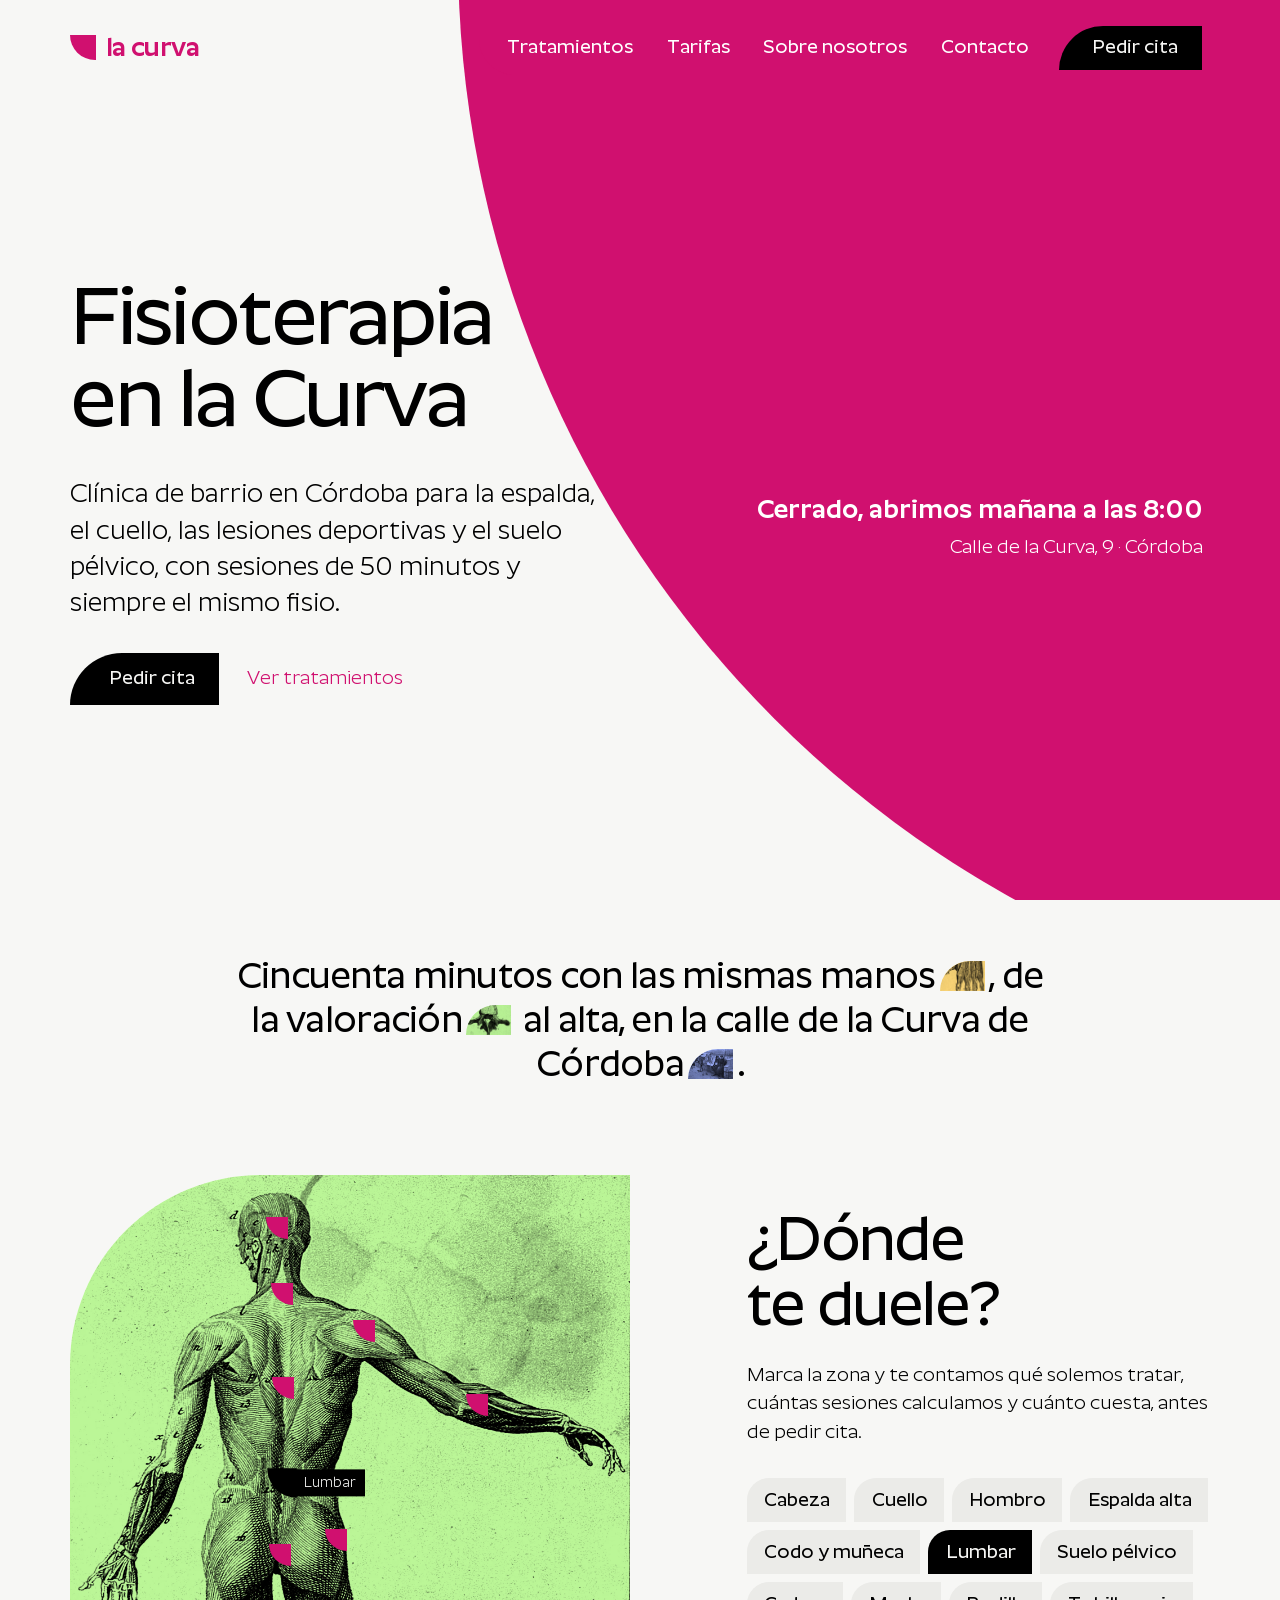
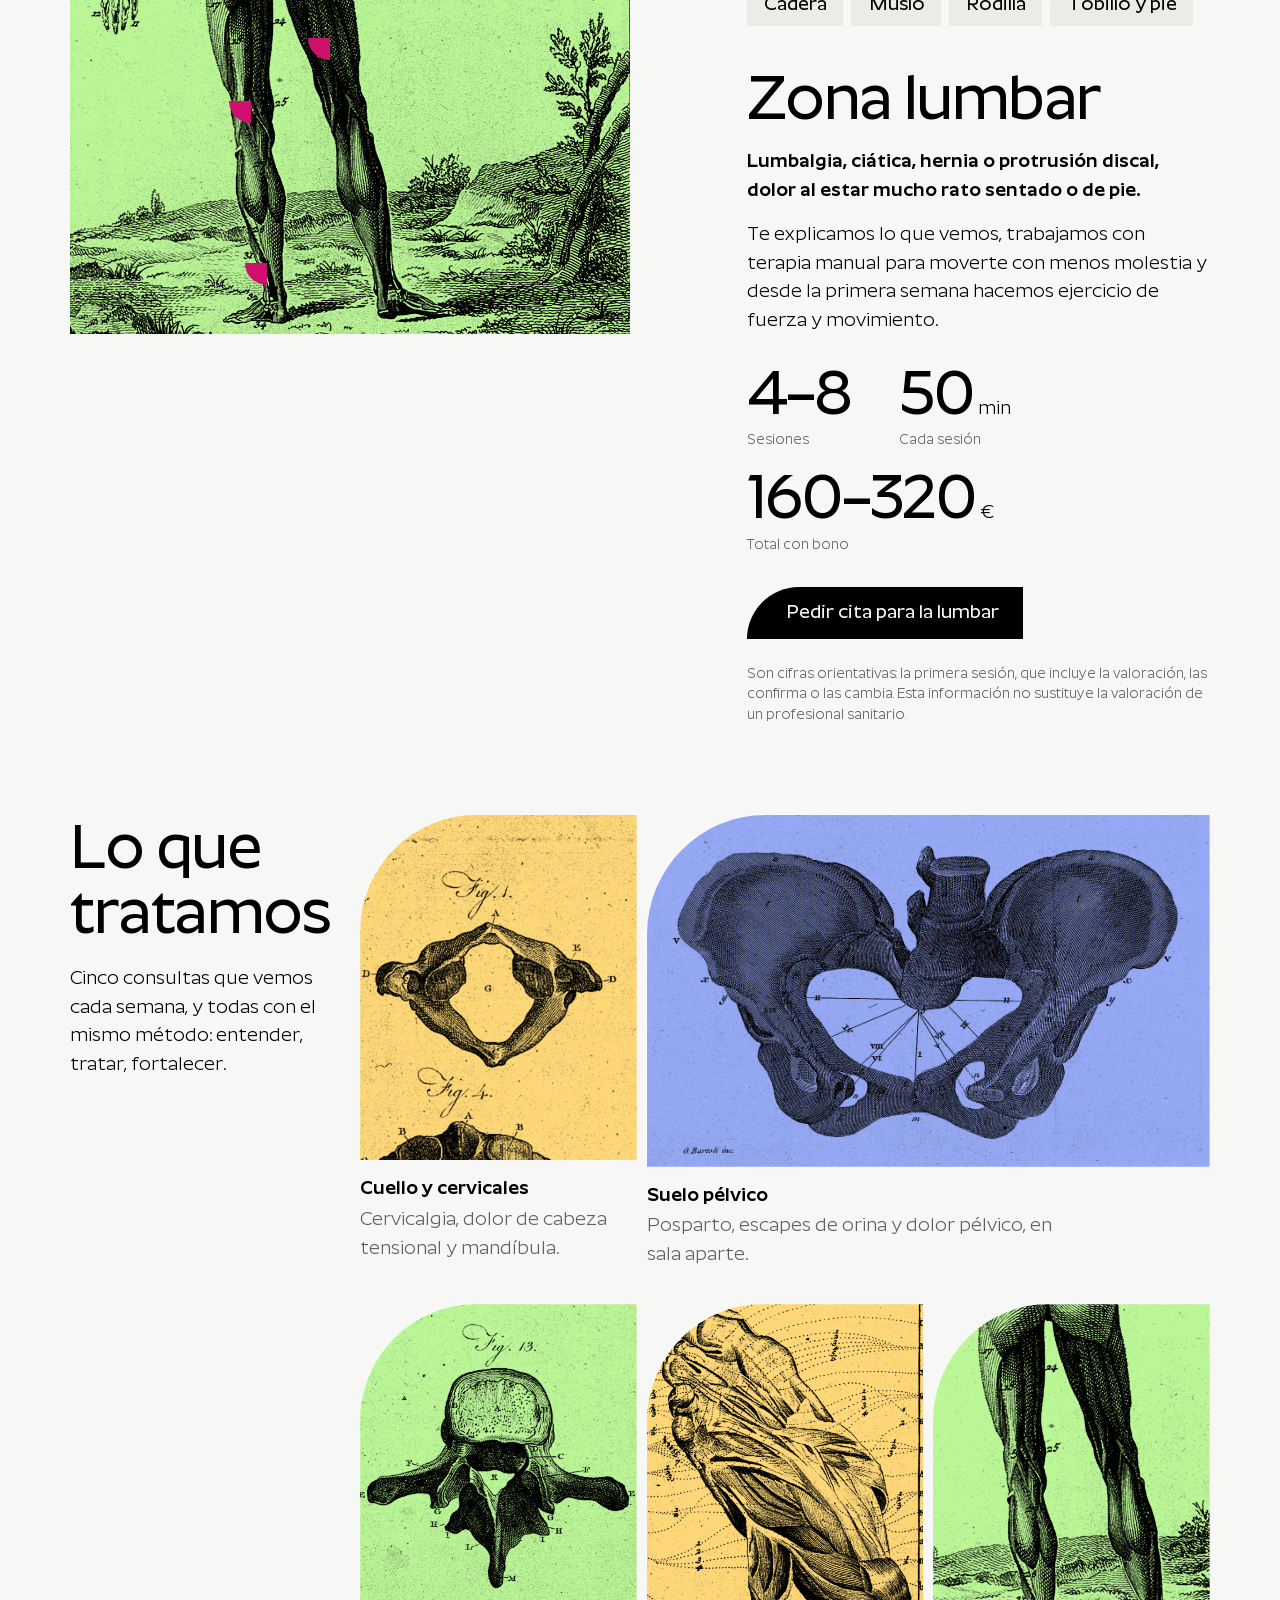
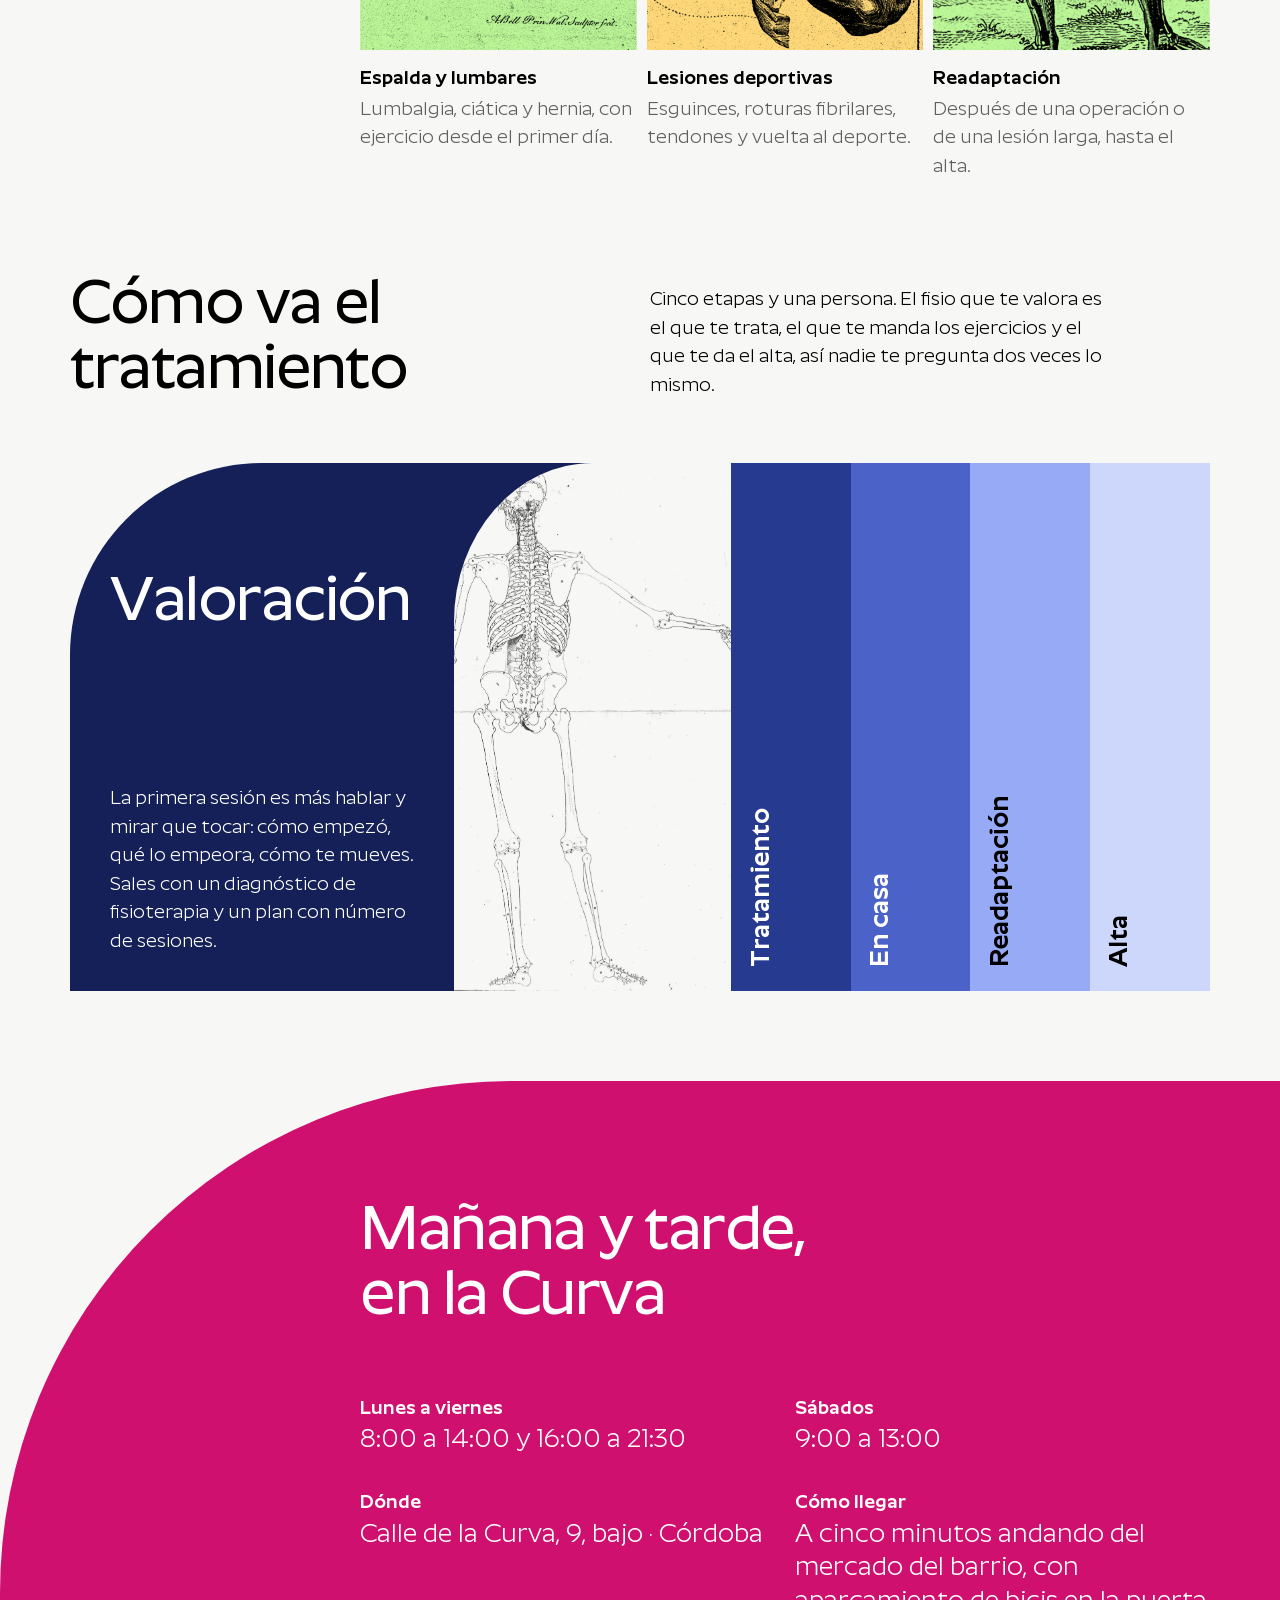
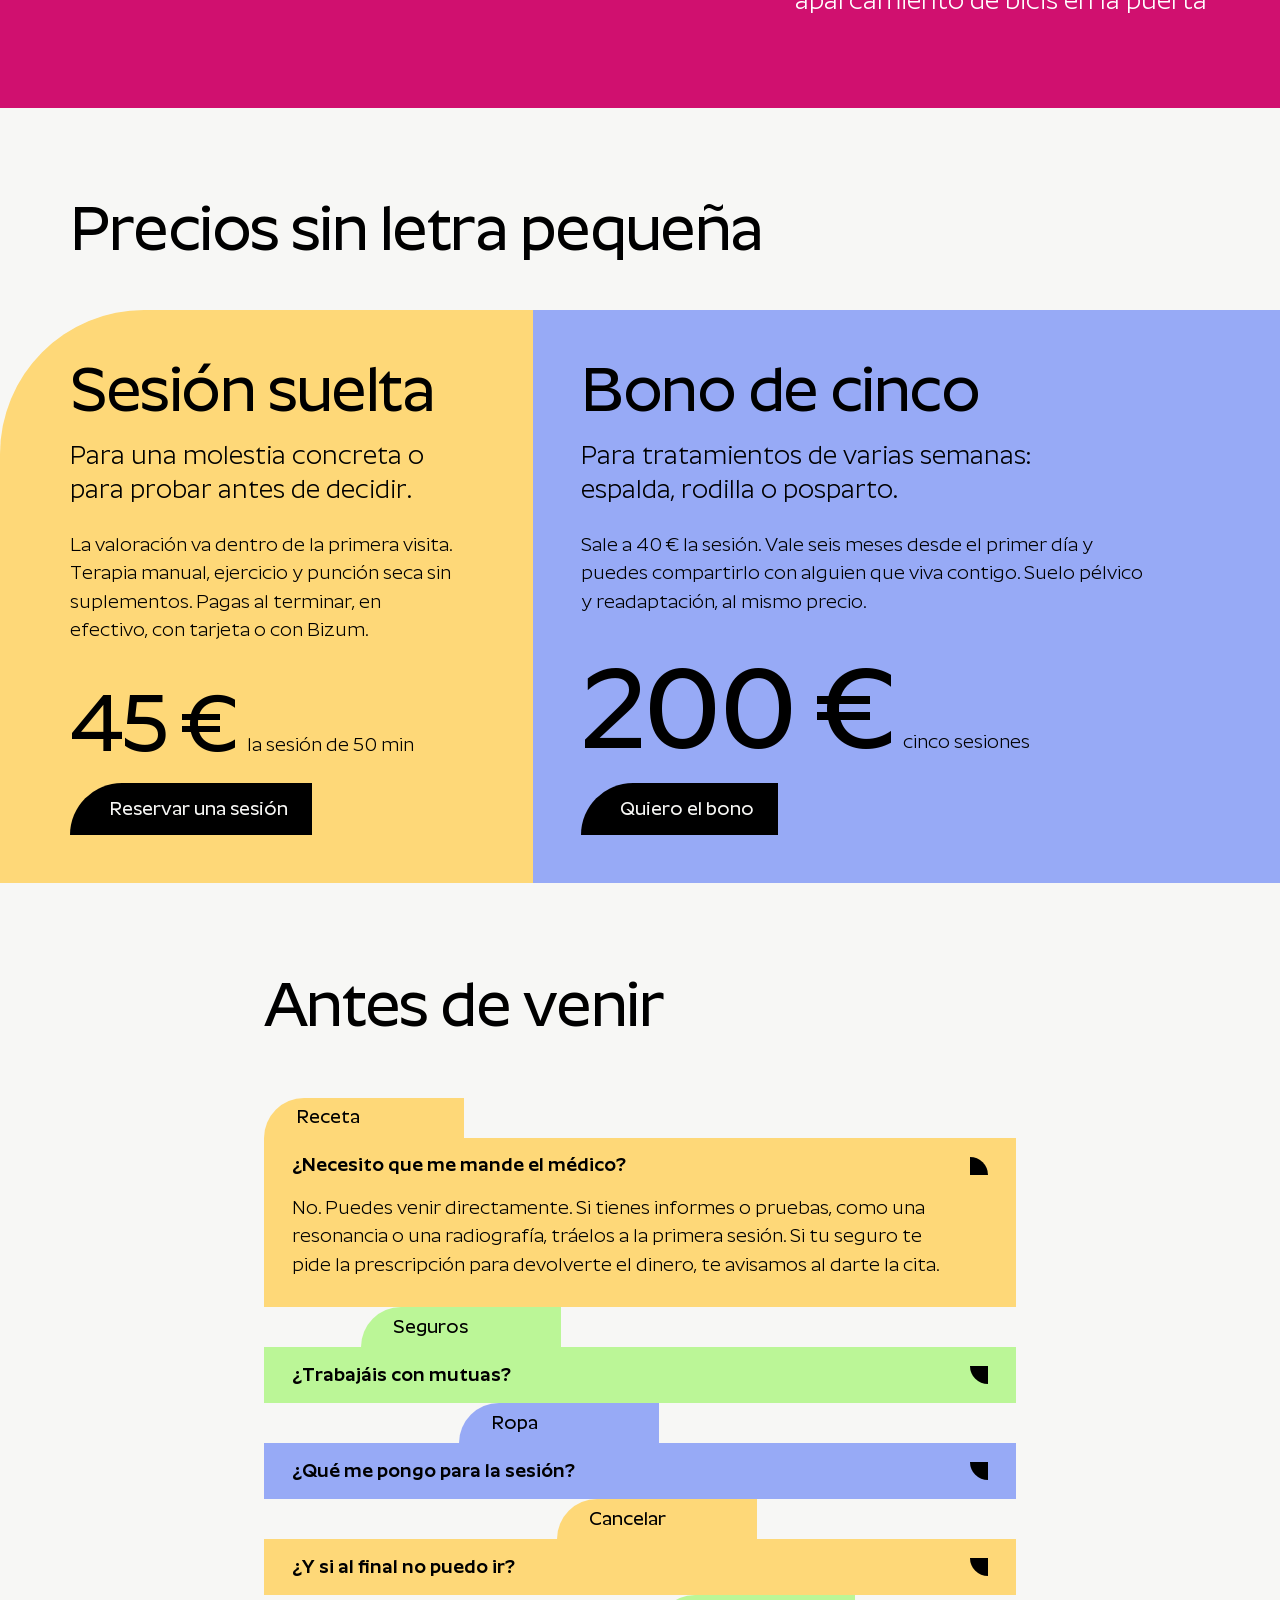
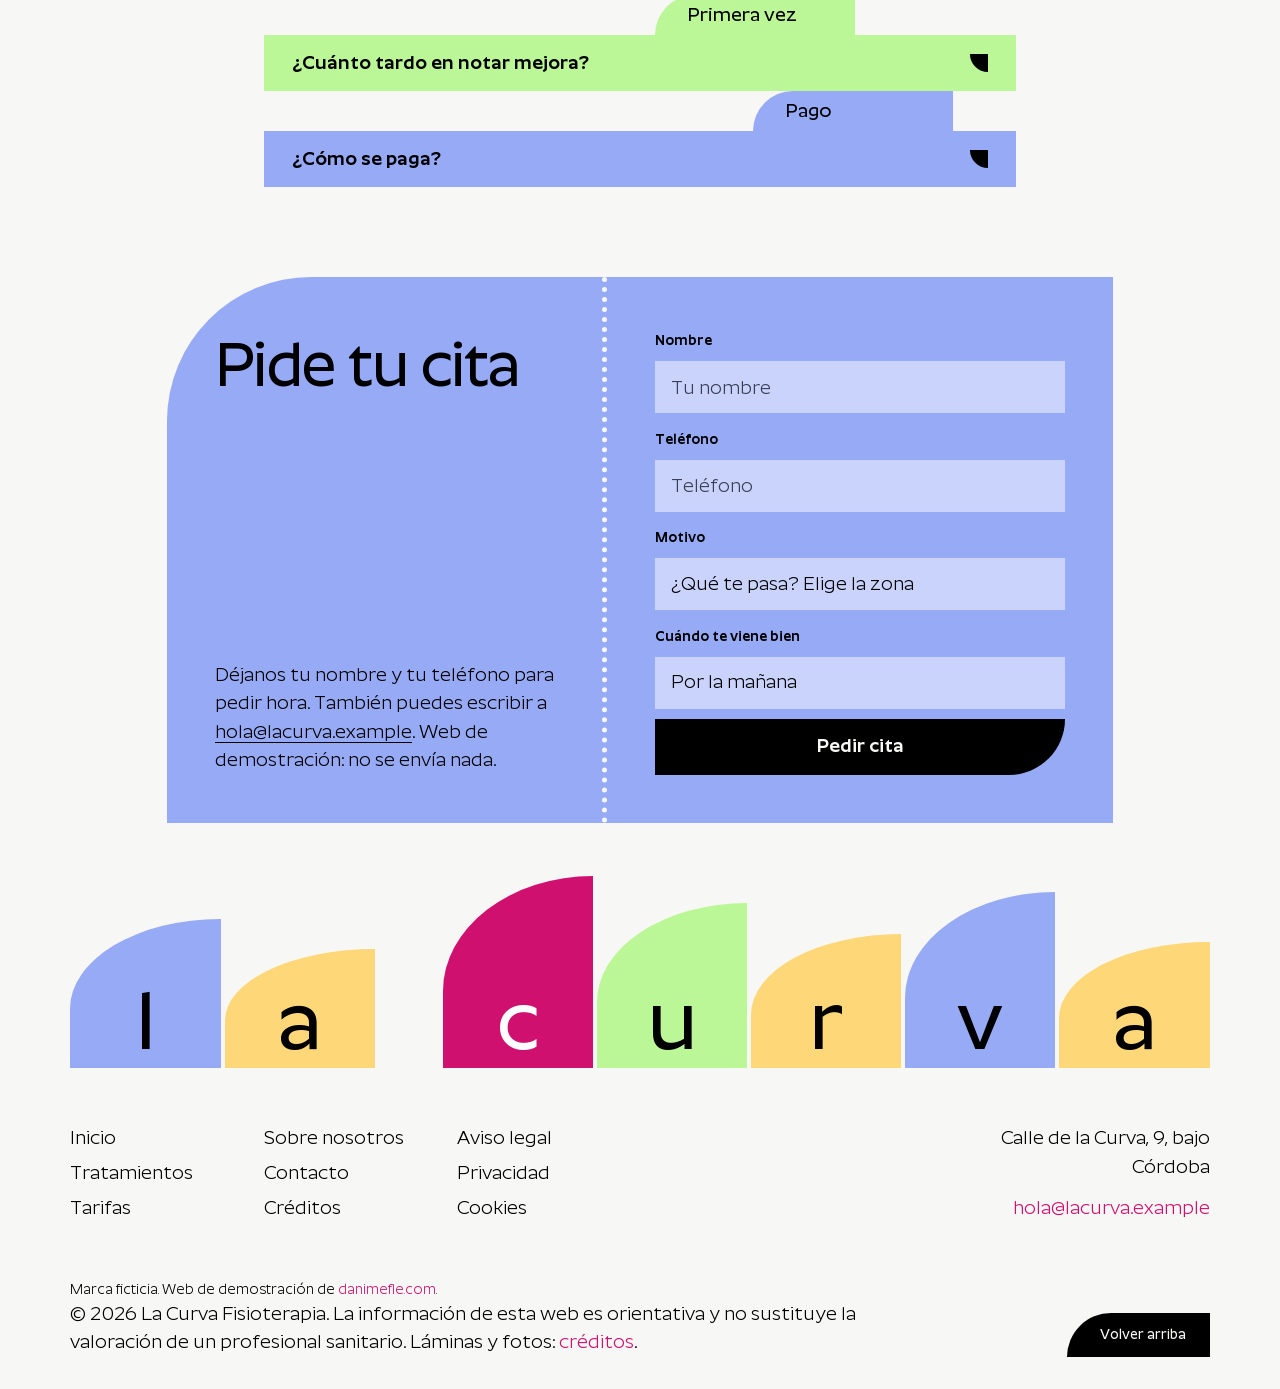
==== commit 0342d93e: "Arreglos de la revisión: formularios sin envío posible, servidor local endurecido, menú inerte y mot" ====
--- a/index.html
+++ b/index.html
@@ -361,7 +361,7 @@
           <button class="etapa__boton" type="button" aria-expanded="false" aria-controls="etapa-5"><span>Alta</span></button>
           <div class="etapa__cuerpo" id="etapa-5">
             <h3 class="etapa__titulo">Alta</h3>
-            <p>Cuando cumples los objetivos que pusimos el primer día, te damos el alta y una pauta corta para seguir por tu cuenta. Si vuelve, nos llamas y te vemos esa semana.</p>
+            <p>Cuando cumples los objetivos que pusimos el primer día, te damos el alta y una pauta corta para seguir por tu cuenta. Si vuelve, puedes pedir cita de nuevo.</p>
             <figure class="etapa__foto"><img src="assets/img/postal-cordoba.webp" width="1600" height="804" alt="Postal antigua de un paseo junto al Guadalquivir en Córdoba" loading="lazy" decoding="async"></figure>
           </div>
         </div>
@@ -456,17 +456,17 @@
       <form class="cupon" data-demo-form novalidate aria-labelledby="cita-titulo">
         <div class="cupon__izq">
           <h2 class="titulo-seccion cupon__titulo" id="cita-titulo" data-revela>Pide tu cita</h2>
-          <p data-revela>Déjanos tu nombre y tu teléfono y te llamamos para darte hora. También puedes escribir a <a class="enlace" href="mailto:hola@lacurva.example">hola@lacurva.example</a>. Web de demostración: no se envía nada.</p>
+          <p data-revela>Déjanos tu nombre y tu teléfono para pedir hora. También puedes escribir a <a class="enlace" href="mailto:hola@lacurva.example">hola@lacurva.example</a>. Web de demostración: no se envía nada.</p>
         </div>
         <div class="cupon__der">
           <label class="cupon__etiqueta" for="f-nombre">Nombre</label>
-          <input id="f-nombre" name="nombre" type="text" autocomplete="name" placeholder="Tu nombre" required aria-describedby="f-nombre-error">
+          <input id="f-nombre" type="text" autocomplete="name" placeholder="Tu nombre" required aria-describedby="f-nombre-error">
           <p class="error" id="f-nombre-error" data-error-de="f-nombre"></p>
           <label class="cupon__etiqueta" for="f-telefono">Teléfono</label>
-          <input id="f-telefono" name="telefono" type="tel" autocomplete="tel" placeholder="Teléfono" required aria-describedby="f-telefono-error">
+          <input id="f-telefono" type="tel" autocomplete="tel" placeholder="Teléfono" required aria-describedby="f-telefono-error">
           <p class="error" id="f-telefono-error" data-error-de="f-telefono"></p>
           <label class="cupon__etiqueta" for="f-motivo">Motivo</label>
-          <select id="f-motivo" name="motivo" data-motivo-campo>
+          <select id="f-motivo" data-motivo-campo>
             <option value="">¿Qué te pasa? Elige la zona</option>
             <option>Cabeza y mandíbula</option>
             <option>Cuello</option>
@@ -483,14 +483,14 @@
             <option>Bono de cinco sesiones</option>
           </select>
           <label class="cupon__etiqueta" for="f-cuando">Cuándo te viene bien</label>
-          <select id="f-cuando" name="cuando">
+          <select id="f-cuando">
             <option>Por la mañana</option>
             <option>Por la tarde</option>
             <option>Sábado por la mañana</option>
             <option>Me da igual</option>
           </select>
           <button class="cupon__enviar" type="submit" disabled>Pedir cita</button>
-          <noscript><p class="ayuda">Activa JavaScript para probar este formulario de demostración.</p></noscript>
+          <noscript><p class="ayuda">Este formulario de demostración necesita JavaScript. Si lo prefieres, escribe a <a class="enlace" href="mailto:hola@lacurva.example">hola@lacurva.example</a> (dirección de ejemplo).</p></noscript>
           <p class="cupon__estado estado-envio" data-estado-envio role="status"></p>
         </div>
       </form>
--- a/assets/css/estilos.css
+++ b/assets/css/estilos.css
@@ -270,7 +270,7 @@
 .etapa__cuerpo p { grid-column: 1; align-self: end; max-width: 36ch; font-size: var(--paso-cuerpo); }
 .etapa__foto { position: absolute; top: 0; right: 0; bottom: 0; width: 42%; background: var(--fondo-pagina); border-radius: 50% 0 0 0 / 30% 0 0 0; overflow: hidden; }
 .etapa__foto img { width: 100%; height: 100%; object-fit: cover; mix-blend-mode: multiply; }
-.etapa.is-abierta .etapa__foto img { animation: deriva 14s var(--ease-soft) both; }
+.etapa.is-abierta .etapa__foto img { animation: deriva 4.5s var(--ease-soft) both; }
 @keyframes deriva { from { transform: scale(1.12) translateY(2%); } to { transform: scale(1) translateY(0); } }
 @media (hover: hover) and (pointer: fine) { .etapa:not(.is-abierta):hover { filter: brightness(1.08); } }
 
@@ -399,7 +399,7 @@
 
   /* El punto elegido late despacio */
   /* The chosen hotspot pulses slowly */
-  .punto.is-activo::after { animation: late 1800ms var(--ease-out) infinite; }
+  .punto.is-activo::after { animation: late 1800ms var(--ease-out) 2; }
   @keyframes late { from { opacity: 0.6; transform: scale(1); } to { opacity: 0; transform: scale(2.6); } }
 
   /* Letras del pie que suben dentro de sus bloques */
@@ -793,3 +793,9 @@
 /* ---------- Sin JS la calculadora no puede calcular: se oculta */
 /* Without JS the calculator cannot calculate: hide it ---------- */
 html:not(.js) .calcula { display: none; }
+
+/* ---------- Movimiento reducido: sin deriva de fotos ni pulsos */
+/* Reduced motion: no photo drift and no pulses ---------- */
+@media (prefers-reduced-motion: reduce) {
+  .etapa__foto img, .punto::after { animation: none !important; }
+}
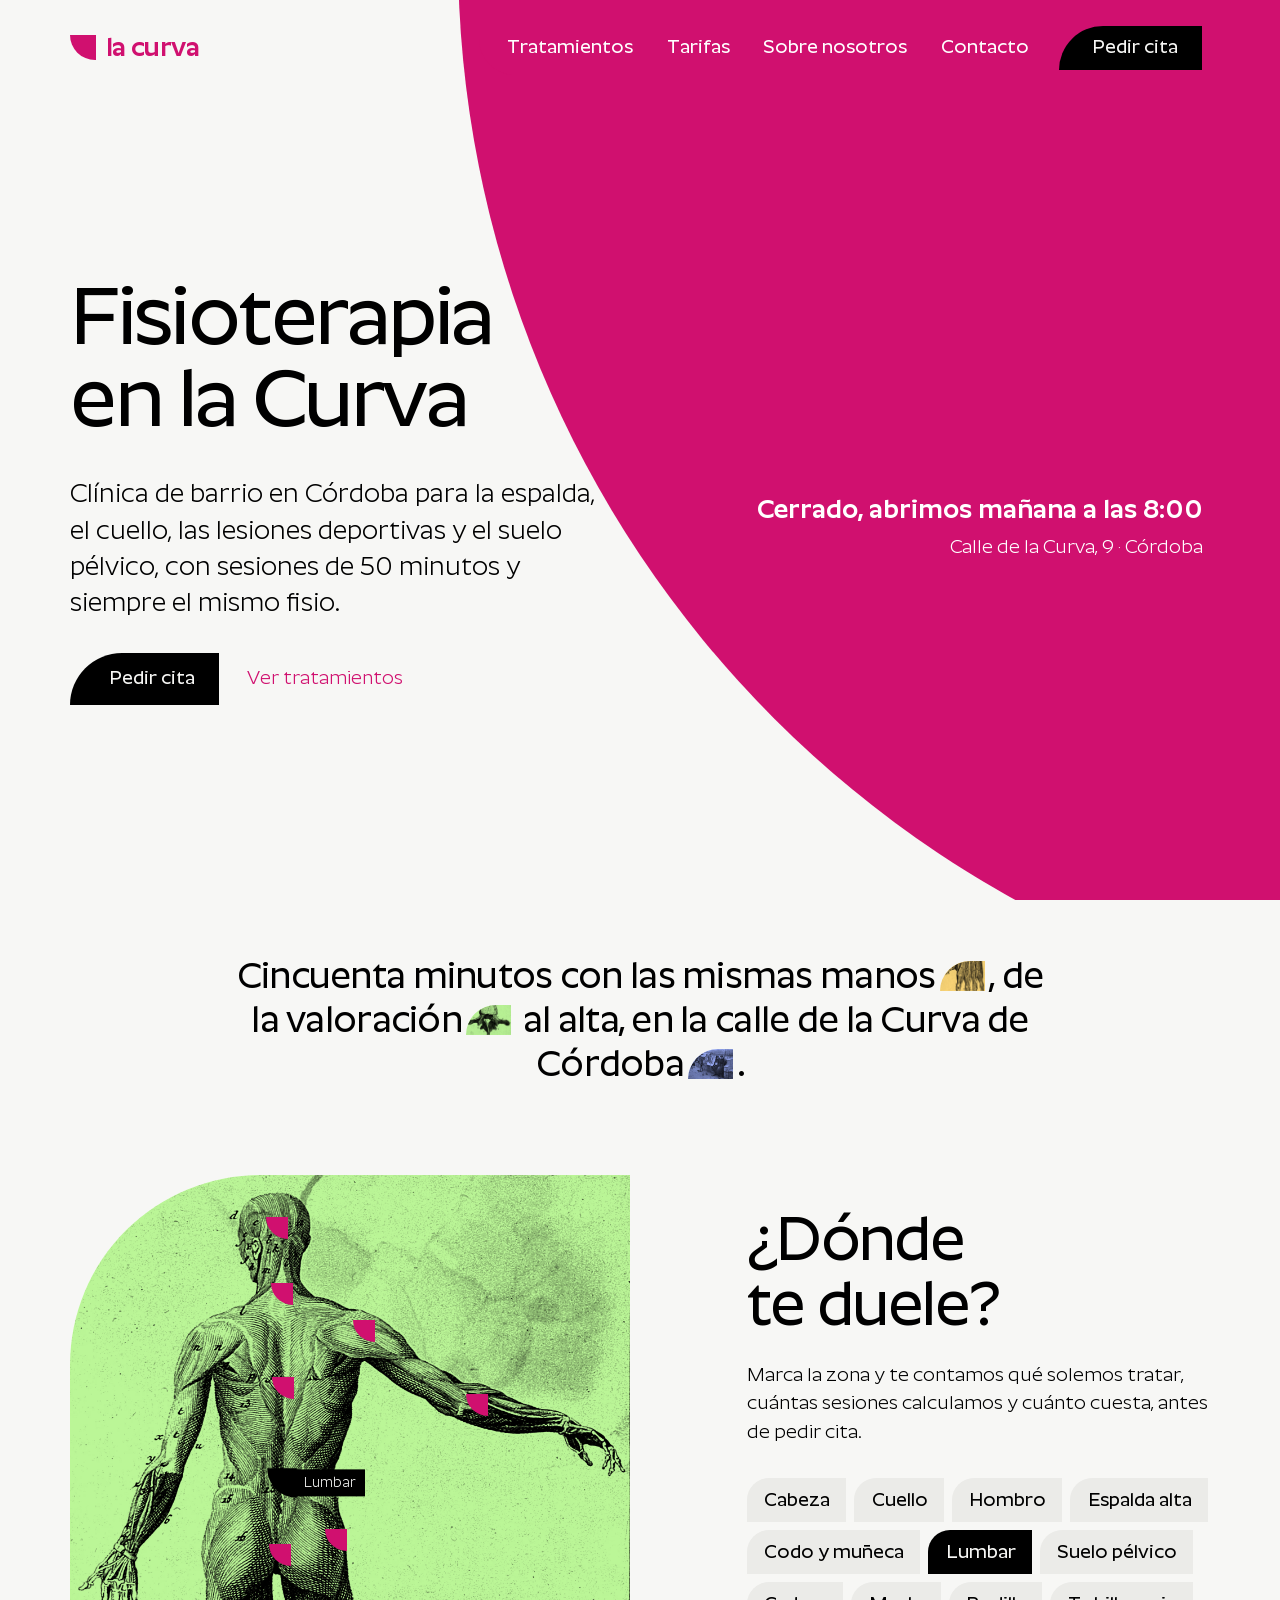
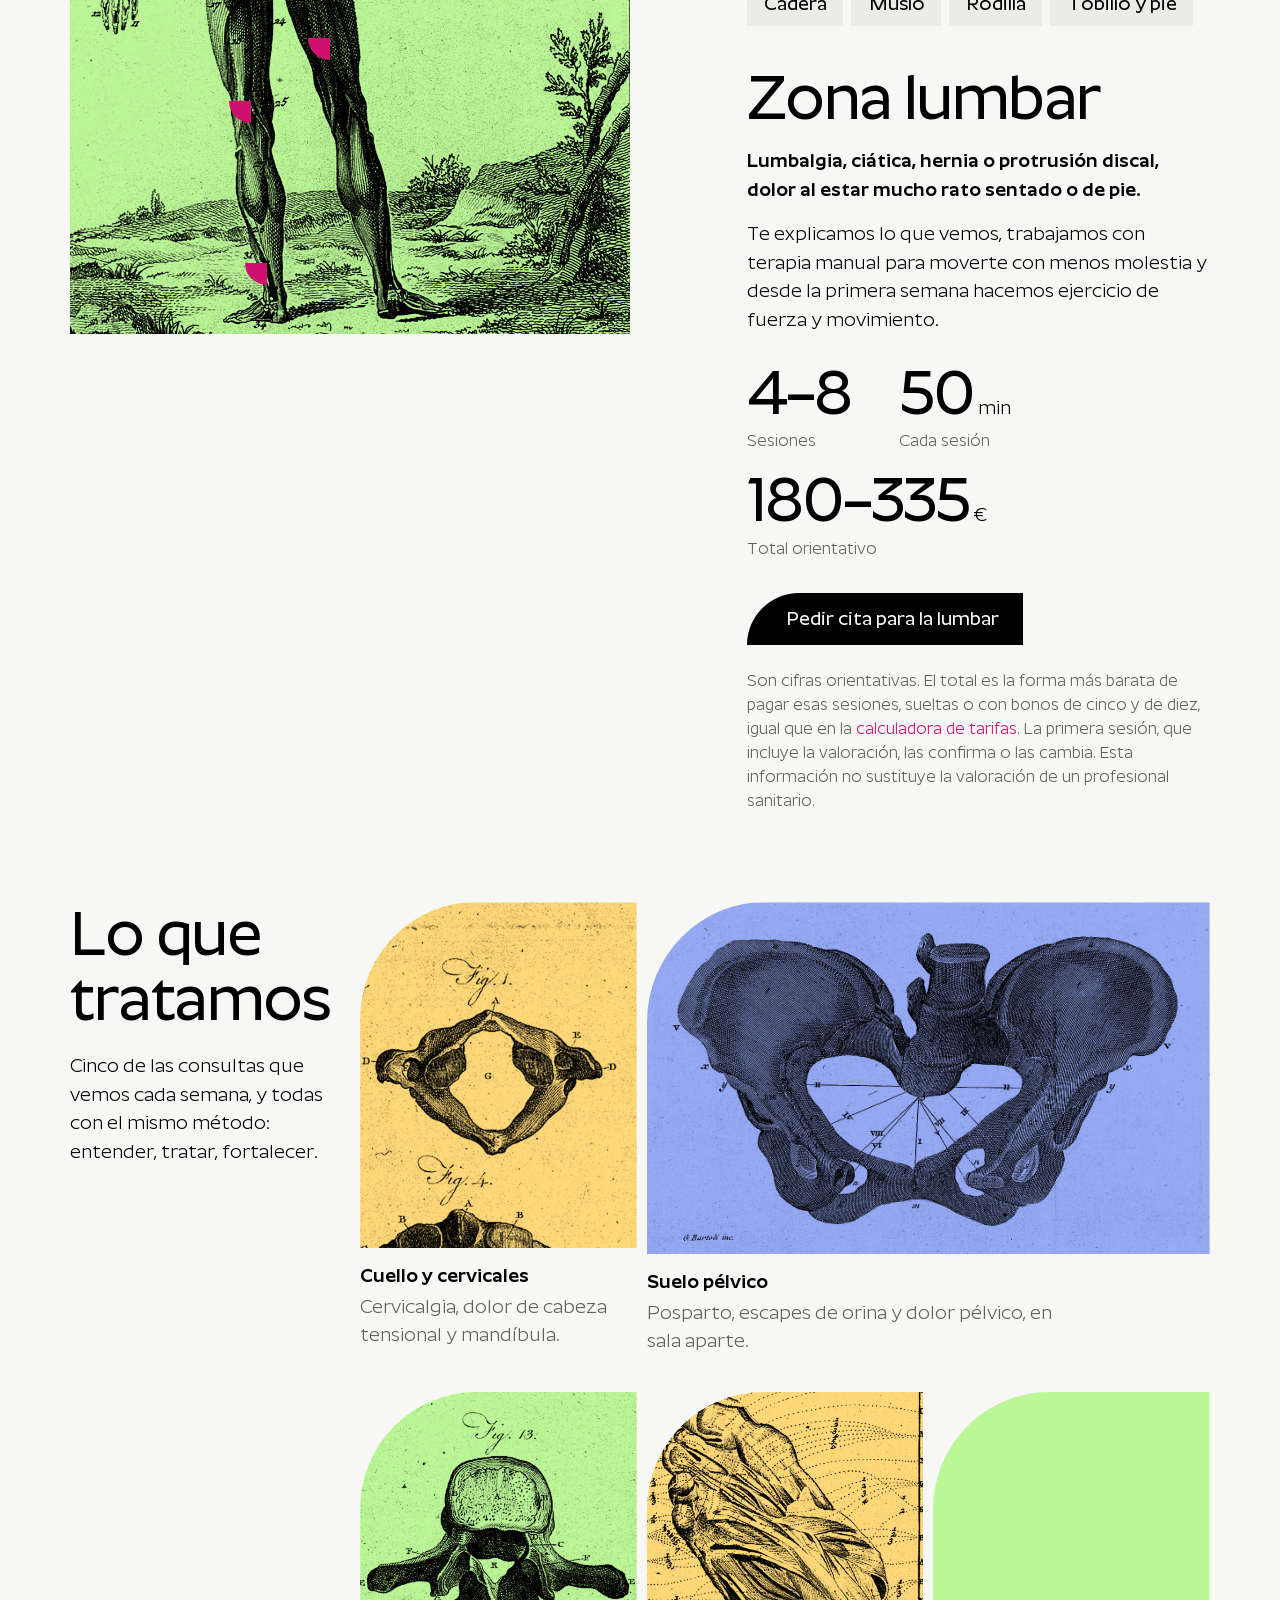
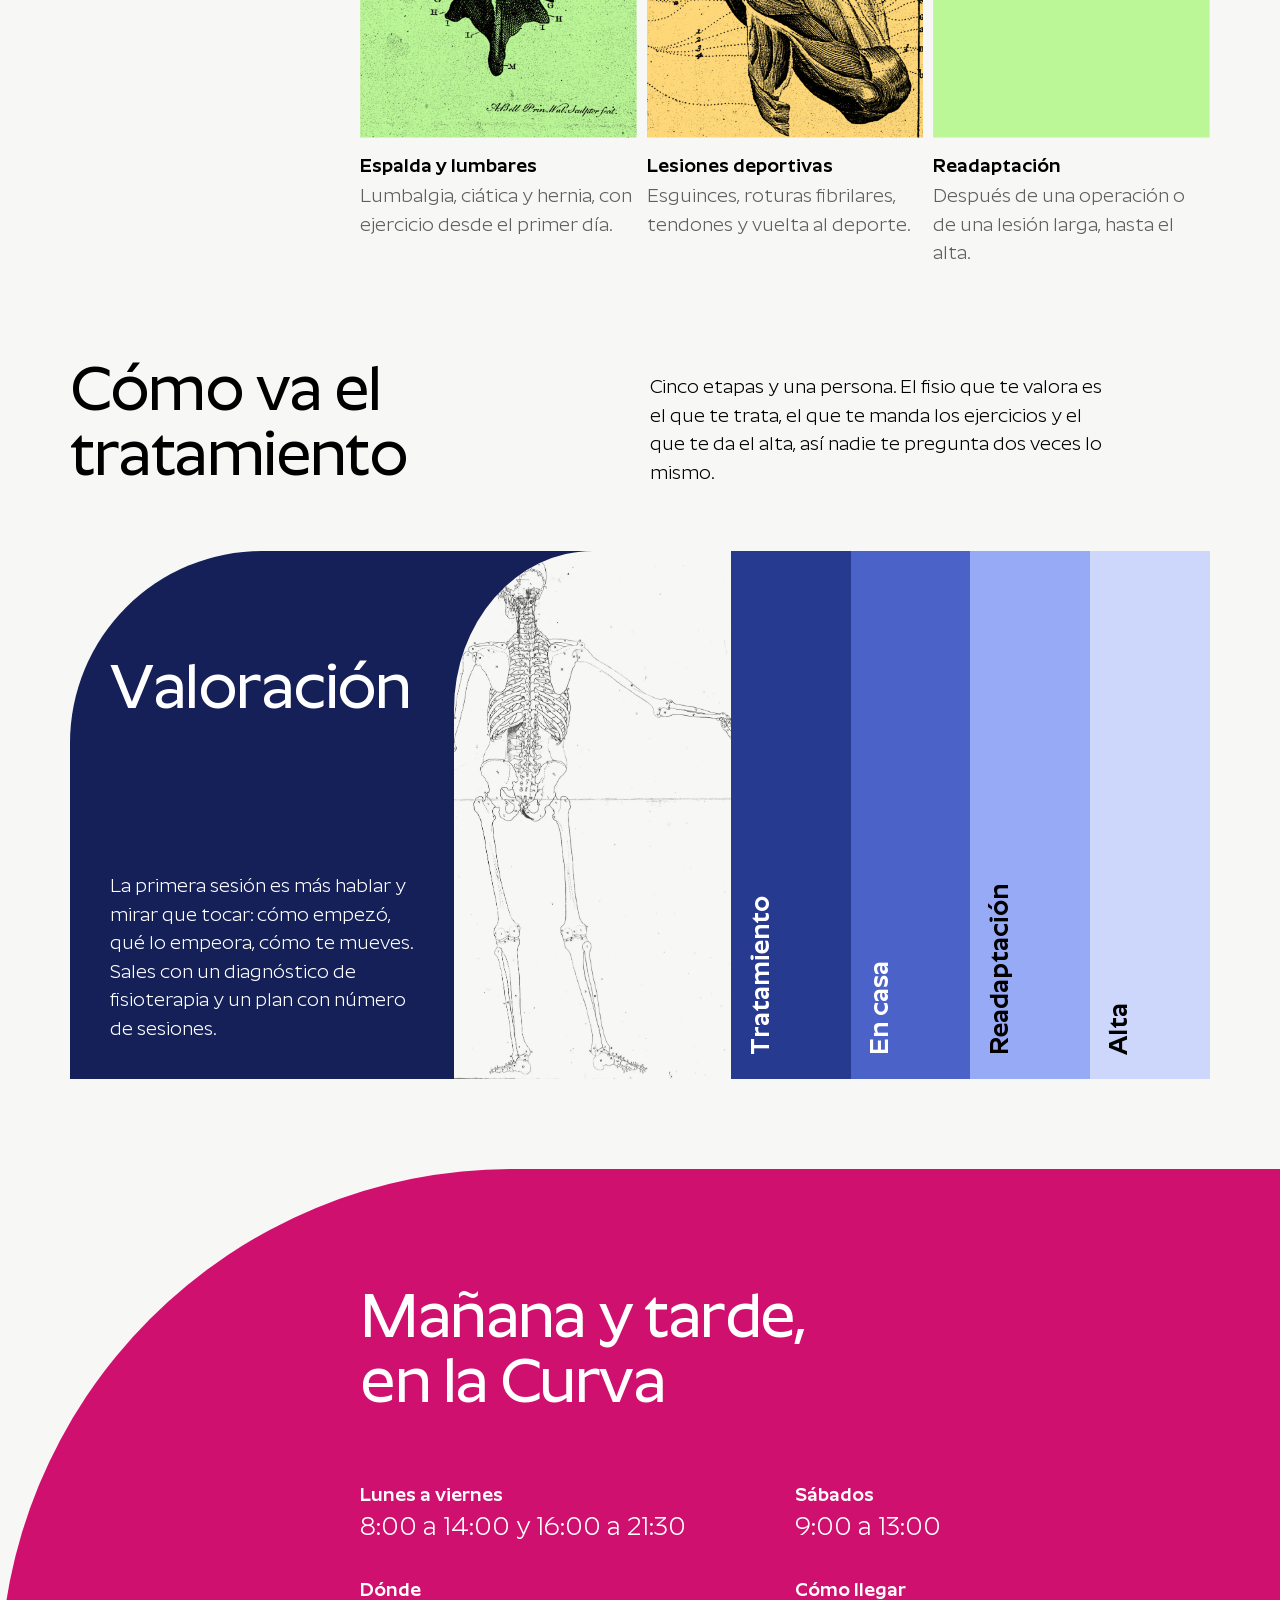
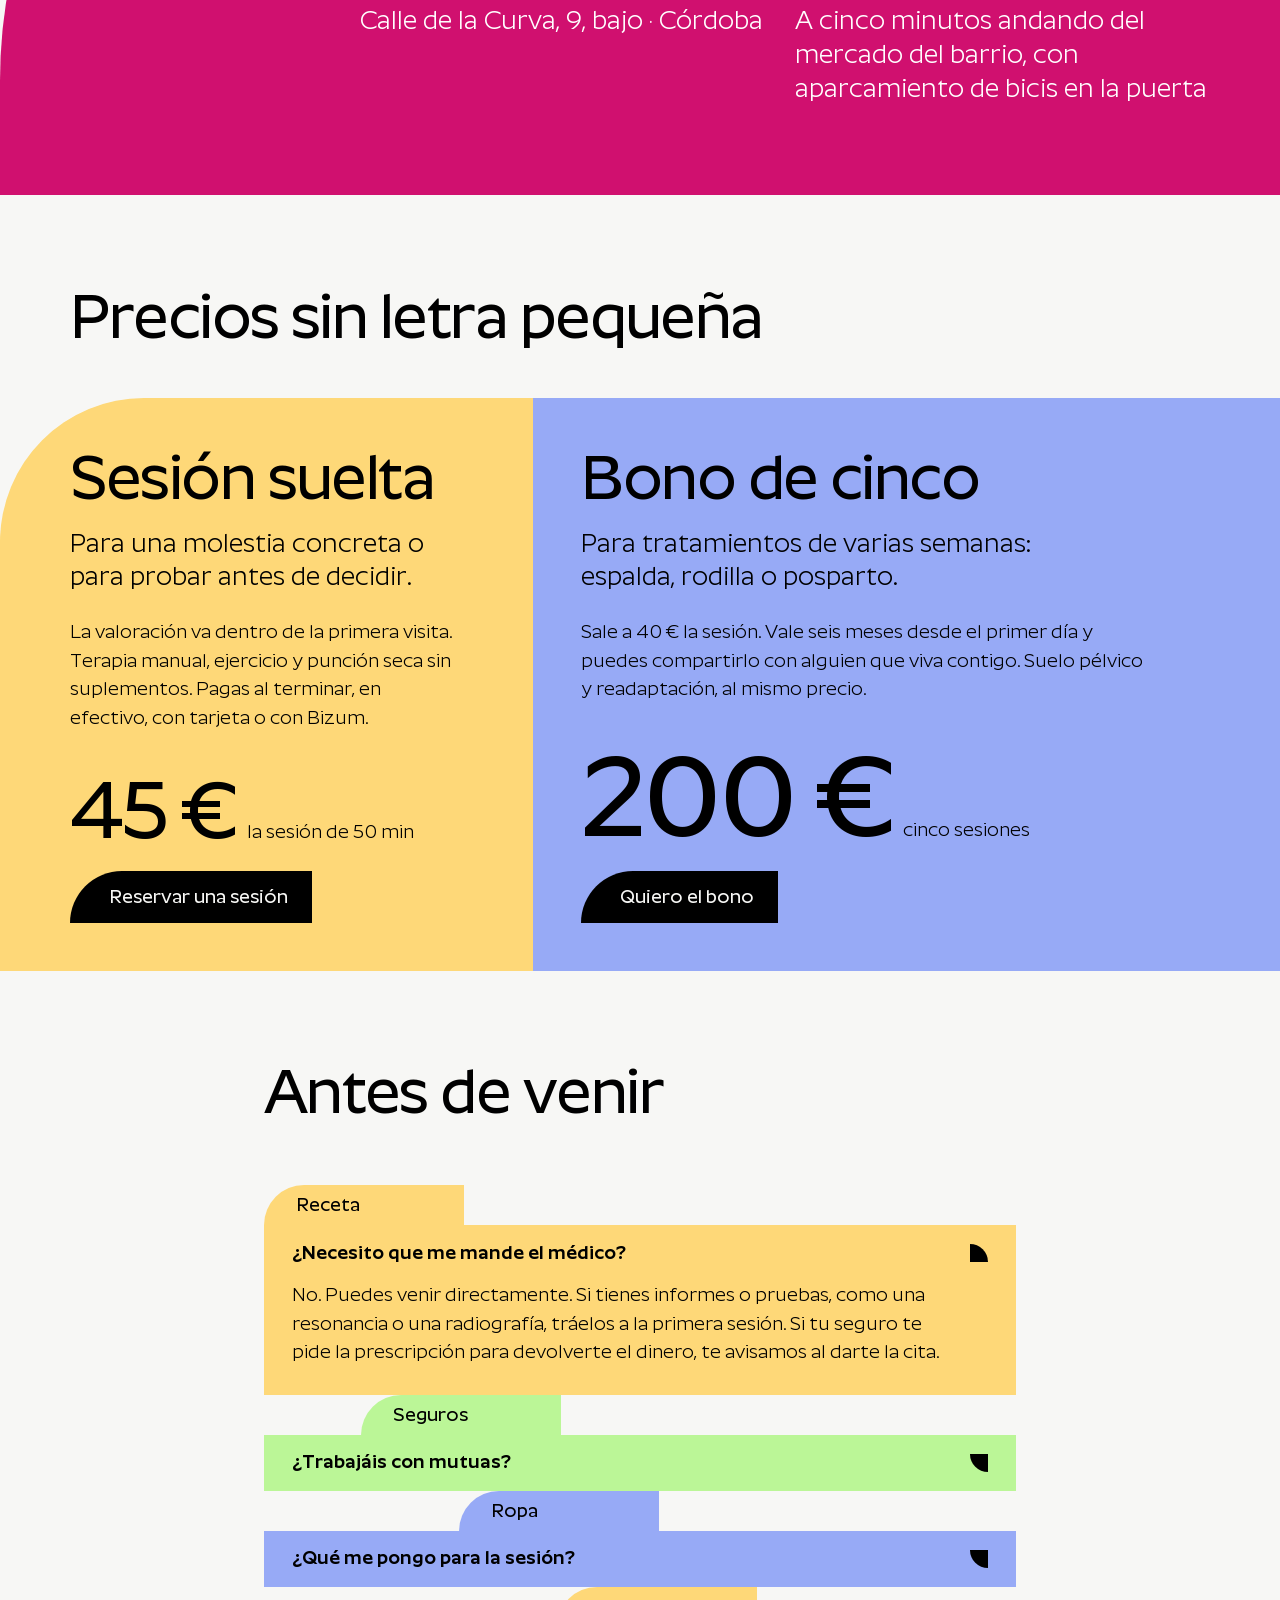
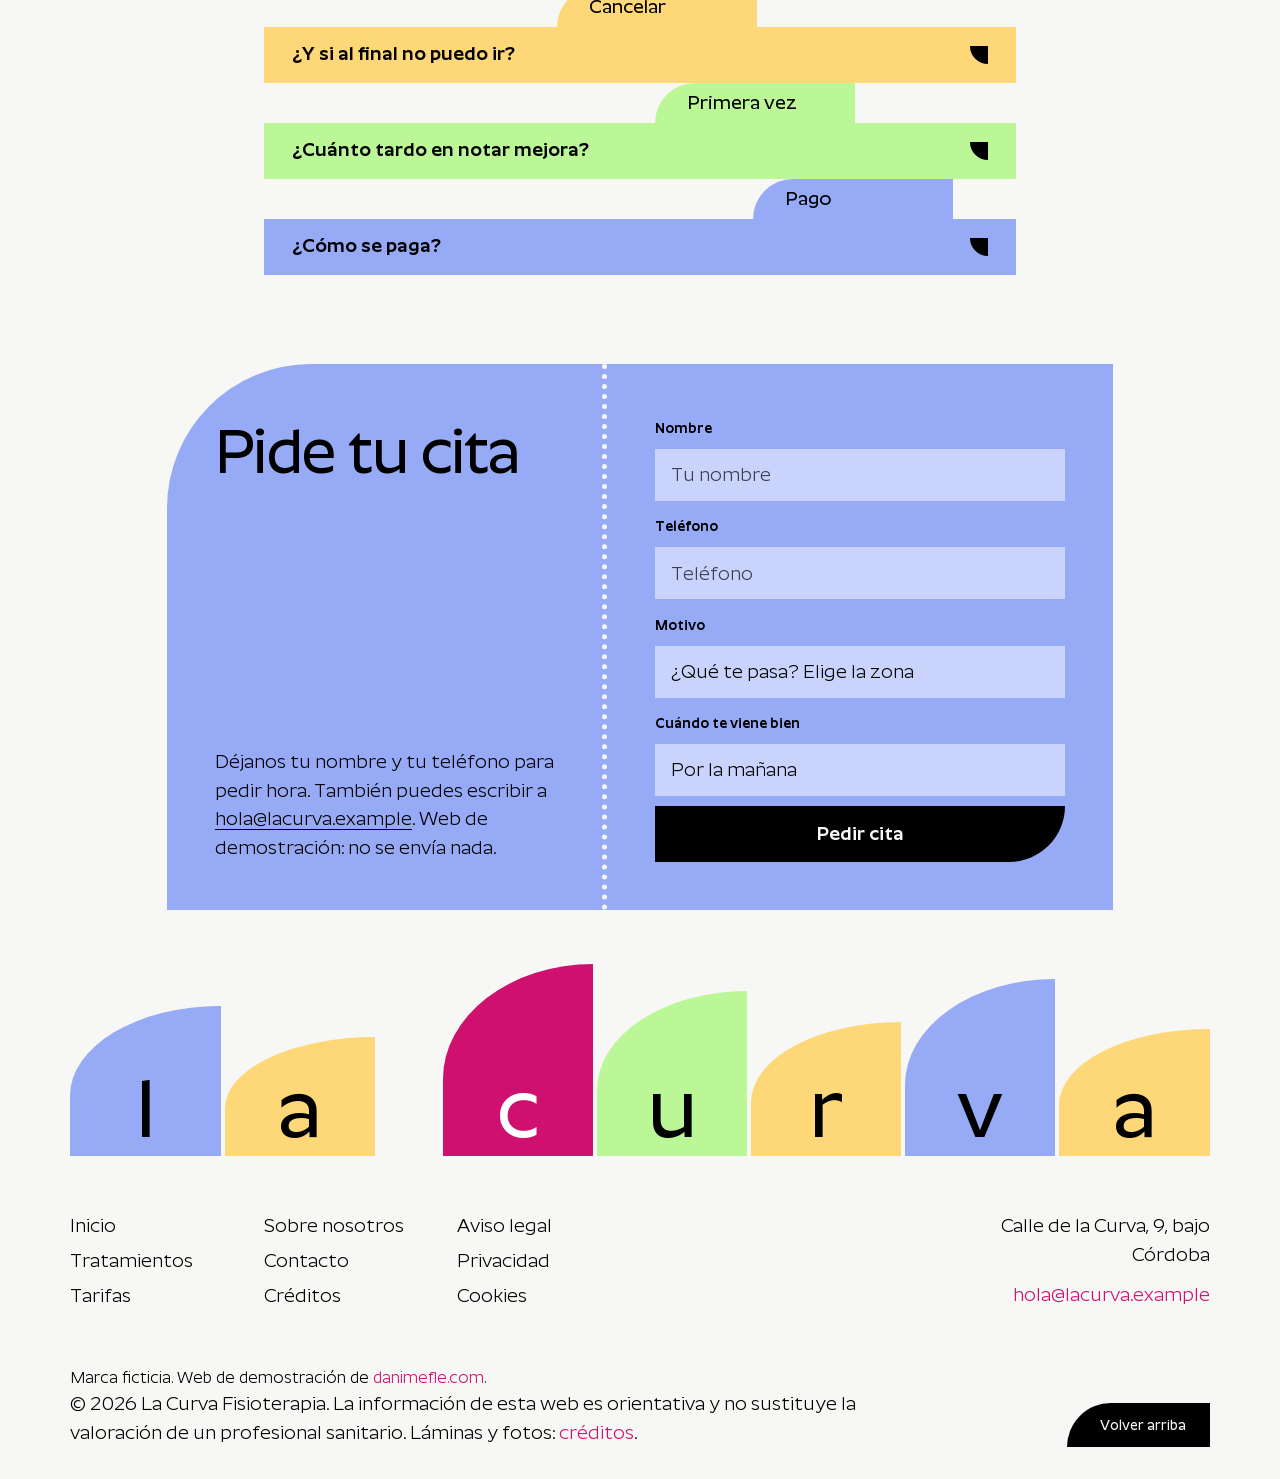
==== commit 1096d3a8: "Total del mapa del dolor con la misma lógica que la calculadora, teléfono y correo validados en los " ====
--- a/index.html
+++ b/index.html
@@ -162,7 +162,7 @@
             <dl class="zona__datos">
               <div><dt>Sesiones</dt><dd><span class="cifra">4–8</span></dd></div>
               <div><dt>Cada sesión</dt><dd><span class="cifra">50</span> min</dd></div>
-              <div class="zona__total"><dt>Total con bono</dt><dd><span class="cifra">160–320</span> €</dd></div>
+              <div class="zona__total"><dt>Total orientativo</dt><dd data-total-sesiones="4-8"><span class="cifra">180–335</span> €</dd></div>
             </dl>
             <a class="boton" href="#cita" data-motivo="Zona lumbar">Pedir cita para la lumbar</a>
           </article>
@@ -173,7 +173,7 @@
             <dl class="zona__datos">
               <div><dt>Sesiones</dt><dd><span class="cifra">3–5</span></dd></div>
               <div><dt>Cada sesión</dt><dd><span class="cifra">50</span> min</dd></div>
-              <div class="zona__total"><dt>Total con bono</dt><dd><span class="cifra">120–200</span> €</dd></div>
+              <div class="zona__total"><dt>Total orientativo</dt><dd data-total-sesiones="3-5"><span class="cifra">135–200</span> €</dd></div>
             </dl>
             <a class="boton" href="#cita" data-motivo="Cabeza y mandíbula">Pedir cita para la cabeza</a>
           </article>
@@ -184,7 +184,7 @@
             <dl class="zona__datos">
               <div><dt>Sesiones</dt><dd><span class="cifra">3–6</span></dd></div>
               <div><dt>Cada sesión</dt><dd><span class="cifra">50</span> min</dd></div>
-              <div class="zona__total"><dt>Total con bono</dt><dd><span class="cifra">120–240</span> €</dd></div>
+              <div class="zona__total"><dt>Total orientativo</dt><dd data-total-sesiones="3-6"><span class="cifra">135–245</span> €</dd></div>
             </dl>
             <a class="boton" href="#cita" data-motivo="Cuello">Pedir cita para el cuello</a>
           </article>
@@ -195,7 +195,7 @@
             <dl class="zona__datos">
               <div><dt>Sesiones</dt><dd><span class="cifra">6–10</span></dd></div>
               <div><dt>Cada sesión</dt><dd><span class="cifra">50</span> min</dd></div>
-              <div class="zona__total"><dt>Total con bono</dt><dd><span class="cifra">240–400</span> €</dd></div>
+              <div class="zona__total"><dt>Total orientativo</dt><dd data-total-sesiones="6-10"><span class="cifra">245–370</span> €</dd></div>
             </dl>
             <a class="boton" href="#cita" data-motivo="Hombro">Pedir cita para el hombro</a>
           </article>
@@ -206,7 +206,7 @@
             <dl class="zona__datos">
               <div><dt>Sesiones</dt><dd><span class="cifra">3–5</span></dd></div>
               <div><dt>Cada sesión</dt><dd><span class="cifra">50</span> min</dd></div>
-              <div class="zona__total"><dt>Total con bono</dt><dd><span class="cifra">120–200</span> €</dd></div>
+              <div class="zona__total"><dt>Total orientativo</dt><dd data-total-sesiones="3-5"><span class="cifra">135–200</span> €</dd></div>
             </dl>
             <a class="boton" href="#cita" data-motivo="Espalda alta">Pedir cita para la espalda</a>
           </article>
@@ -217,7 +217,7 @@
             <dl class="zona__datos">
               <div><dt>Sesiones</dt><dd><span class="cifra">4–8</span></dd></div>
               <div><dt>Cada sesión</dt><dd><span class="cifra">50</span> min</dd></div>
-              <div class="zona__total"><dt>Total con bono</dt><dd><span class="cifra">160–320</span> €</dd></div>
+              <div class="zona__total"><dt>Total orientativo</dt><dd data-total-sesiones="4-8"><span class="cifra">180–335</span> €</dd></div>
             </dl>
             <a class="boton" href="#cita" data-motivo="Codo y muñeca">Pedir cita para el codo</a>
           </article>
@@ -228,7 +228,7 @@
             <dl class="zona__datos">
               <div><dt>Sesiones</dt><dd><span class="cifra">6–10</span></dd></div>
               <div><dt>Cada sesión</dt><dd><span class="cifra">50</span> min</dd></div>
-              <div class="zona__total"><dt>Total con bono</dt><dd><span class="cifra">240–400</span> €</dd></div>
+              <div class="zona__total"><dt>Total orientativo</dt><dd data-total-sesiones="6-10"><span class="cifra">245–370</span> €</dd></div>
             </dl>
             <a class="boton" href="#cita" data-motivo="Suelo pélvico">Pedir cita de suelo pélvico</a>
           </article>
@@ -239,7 +239,7 @@
             <dl class="zona__datos">
               <div><dt>Sesiones</dt><dd><span class="cifra">5–8</span></dd></div>
               <div><dt>Cada sesión</dt><dd><span class="cifra">50</span> min</dd></div>
-              <div class="zona__total"><dt>Total con bono</dt><dd><span class="cifra">200–320</span> €</dd></div>
+              <div class="zona__total"><dt>Total orientativo</dt><dd data-total-sesiones="5-8"><span class="cifra">200–335</span> €</dd></div>
             </dl>
             <a class="boton" href="#cita" data-motivo="Cadera">Pedir cita para la cadera</a>
           </article>
@@ -250,7 +250,7 @@
             <dl class="zona__datos">
               <div><dt>Sesiones</dt><dd><span class="cifra">4–8</span></dd></div>
               <div><dt>Cada sesión</dt><dd><span class="cifra">50</span> min</dd></div>
-              <div class="zona__total"><dt>Total con bono</dt><dd><span class="cifra">160–320</span> €</dd></div>
+              <div class="zona__total"><dt>Total orientativo</dt><dd data-total-sesiones="4-8"><span class="cifra">180–335</span> €</dd></div>
             </dl>
             <a class="boton" href="#cita" data-motivo="Muslo e isquios">Pedir cita para el muslo</a>
           </article>
@@ -261,7 +261,7 @@
             <dl class="zona__datos">
               <div><dt>Sesiones</dt><dd><span class="cifra">6–12</span></dd></div>
               <div><dt>Cada sesión</dt><dd><span class="cifra">50</span> min</dd></div>
-              <div class="zona__total"><dt>Total con bono</dt><dd><span class="cifra">240–480</span> €</dd></div>
+              <div class="zona__total"><dt>Total orientativo</dt><dd data-total-sesiones="6-12"><span class="cifra">245–460</span> €</dd></div>
             </dl>
             <a class="boton" href="#cita" data-motivo="Rodilla">Pedir cita para la rodilla</a>
           </article>
@@ -272,12 +272,12 @@
             <dl class="zona__datos">
               <div><dt>Sesiones</dt><dd><span class="cifra">3–8</span></dd></div>
               <div><dt>Cada sesión</dt><dd><span class="cifra">50</span> min</dd></div>
-              <div class="zona__total"><dt>Total con bono</dt><dd><span class="cifra">120–320</span> €</dd></div>
+              <div class="zona__total"><dt>Total orientativo</dt><dd data-total-sesiones="3-8"><span class="cifra">135–335</span> €</dd></div>
             </dl>
             <a class="boton" href="#cita" data-motivo="Tobillo y pie">Pedir cita para el tobillo</a>
           </article>
         </div>
-        <p class="nota">Son cifras orientativas: la primera sesión, que incluye la valoración, las confirma o las cambia. Esta información no sustituye la valoración de un profesional sanitario.</p>
+        <p class="nota">Son cifras orientativas. El total es la forma más barata de pagar esas sesiones, sueltas o con bonos de cinco y de diez, igual que en la <a class="enlace" href="tarifas.html#calcula-titulo">calculadora de tarifas</a>. La primera sesión, que incluye la valoración, las confirma o las cambia. Esta información no sustituye la valoración de un profesional sanitario.</p>
       </div>
     </section>
 
@@ -286,7 +286,7 @@
     <section class="tratamos" id="tratamos" aria-labelledby="tratamos-titulo">
       <div class="tratamos__cabeza">
         <h2 class="titulo-seccion" id="tratamos-titulo" data-revela>Lo que tratamos</h2>
-        <p data-revela>Cinco consultas que vemos cada semana, y todas con el mismo método: entender, tratar, fortalecer.</p>
+        <p data-revela>Cinco de las consultas que vemos cada semana, y todas con el mismo método: entender, tratar, fortalecer.</p>
       </div>
       <ul class="fichas">
         <li class="ficha" data-revela style="--fondo:var(--campo-3)">
@@ -490,7 +490,9 @@
             <option>Me da igual</option>
           </select>
           <button class="cupon__enviar" type="submit" disabled>Pedir cita</button>
-          <noscript><p class="ayuda">Este formulario de demostración necesita JavaScript. Si lo prefieres, escribe a <a class="enlace" href="mailto:hola@lacurva.example">hola@lacurva.example</a> (dirección de ejemplo).</p></noscript>
+          <!-- Aviso visible por defecto: main.js lo oculta al activar el botón (también sale si el script falla) -->
+          <!-- Note visible by default: main.js hides it when enabling the button (it also shows if the script fails) -->
+          <p class="ayuda" data-aviso-sin-js>Este formulario de demostración necesita JavaScript. Si lo prefieres, escribe a <a class="enlace" href="mailto:hola@lacurva.example">hola@lacurva.example</a> (dirección de ejemplo).</p>
           <p class="cupon__estado estado-envio" data-estado-envio role="status"></p>
         </div>
       </form>
--- a/assets/css/estilos.css
+++ b/assets/css/estilos.css
@@ -35,6 +35,8 @@
   /* Cinco pasos de tipo */
   /* Five type steps */
   --paso-pequeno: clamp(0.8125rem, 0.79rem + 0.1vw, 0.875rem);
+  /* Notas y texto corrido pequeño: nunca por debajo de 16 px / Notes and small running text: never below 16px */
+  --paso-nota: 1rem;
   --paso-cuerpo: clamp(1.0625rem, 1rem + 0.25vw, 1.1875rem);
   --paso-entrada: clamp(1.25rem, 1.1rem + 0.7vw, 1.625rem);
   --paso-titulo: clamp(2rem, 1.3rem + 3.2vw, 4rem);
@@ -219,12 +221,12 @@
 .zona p { max-width: 58ch; }
 .zona__datos { display: grid; grid-template-columns: auto auto; justify-content: start; column-gap: 3rem; row-gap: 1rem; margin: 0.75rem 0 1rem; }
 .zona__datos > div { display: flex; flex-direction: column-reverse; gap: 0.35rem; }
-.zona__datos dt { font-size: var(--paso-pequeno); color: var(--tinta-suave); }
+.zona__datos dt { font-size: var(--paso-nota); color: var(--tinta-suave); }
 .zona__datos dd { font-size: var(--paso-cuerpo); }
 .zona__datos .cifra { font-size: var(--paso-titulo); font-weight: 500; letter-spacing: -0.03em; line-height: 1; }
 .zona__total { grid-column: 1 / -1; }
 .zona .boton { justify-self: start; }
-.nota { margin-top: 1.5rem; font-size: var(--paso-pequeno); color: var(--tinta-suave); max-width: 46ch; }
+.nota { margin-top: 1.5rem; font-size: var(--paso-nota); color: var(--tinta-suave); max-width: 46ch; }
 /* Con JS: solo se ve la zona elegida, que entra deslizando */
 /* With JS: only the chosen zone shows, sliding in */
 .js .zona[hidden] { display: none; }
@@ -274,12 +276,12 @@
 @keyframes deriva { from { transform: scale(1.12) translateY(2%); } to { transform: scale(1) translateY(0); } }
 @media (hover: hover) and (pointer: fine) { .etapa:not(.is-abierta):hover { filter: brightness(1.08); } }
 
-/* Sin JS: las cinco etapas se ven enteras, una debajo de otra */
-/* Without JS: all five stages show in full, one under another */
-html:not(.js) .acordeon { flex-direction: column; height: auto; }
-html:not(.js) .etapa { flex: none; }
-html:not(.js) .etapa__boton { display: none; }
-html:not(.js) .etapa__cuerpo { position: static; display: grid; min-width: 0; opacity: 1; visibility: visible; min-height: 24rem; }
+/* Sin JS (o hasta que main.js pone acordeon-listo): las cinco etapas se ven enteras, una debajo de otra */
+/* Without JS (or until main.js sets acordeon-listo): all five stages show in full, one under another */
+html:not(.acordeon-listo) .acordeon { flex-direction: column; height: auto; }
+html:not(.acordeon-listo) .etapa { flex: none; }
+html:not(.acordeon-listo) .etapa__boton { display: none; }
+html:not(.acordeon-listo) .etapa__cuerpo { position: static; display: grid; min-width: 0; opacity: 1; visibility: visible; min-height: 24rem; }
 
 /* ---------- BANDA DEL HORARIO */
 /* HOURS BAND ---------- */
@@ -325,8 +327,8 @@
 .tarjeta.is-abierta .tarjeta__pregunta button::after { transform: rotate(180deg); }
 .tarjeta__respuesta { padding: 0 1.75rem 1.75rem; }
 .tarjeta__respuesta p { max-width: 50ch; }
-.js .tarjeta:not(.is-abierta) .tarjeta__respuesta { display: none; }
-.js .tarjeta.is-abierta .tarjeta__respuesta p { animation: zona-entra 420ms var(--ease-out) both; }
+.cajon-listo .tarjeta:not(.is-abierta) .tarjeta__respuesta { display: none; }
+.cajon-listo .tarjeta.is-abierta .tarjeta__respuesta p { animation: zona-entra 420ms var(--ease-out) both; }
 
 /* ---------- CITA: el cupón */
 /* BOOKING: the coupon ---------- */
@@ -346,7 +348,7 @@
 .cupon__enviar { height: 56px; background: var(--tinta); color: var(--fondo-pagina); font-weight: 600; border-radius: 0 0 56px 0; transition: transform var(--t-press) var(--ease-out), background-color var(--t-hover) ease; }
 .cupon__enviar:active { transform: scale(0.98); }
 @media (hover: hover) and (pointer: fine) { .cupon__enviar:hover { background: var(--acento); } }
-.cupon__estado { min-height: 1.5em; font-size: var(--paso-pequeno); }
+.cupon__estado { min-height: 1.5em; font-size: var(--paso-nota); }
 
 /* ---------- PIE */
 /* FOOTER ---------- */
@@ -367,8 +369,12 @@
 .pie__final { margin-top: 3.5rem; display: flex; justify-content: space-between; align-items: flex-end; gap: 2rem; }
 .pie__final p { max-width: 62ch; }
 
-/* ---------- MOVIMIENTO (solo con JS y sin "reducir movimiento") */
-/* MOTION (only with JS and without "reduce motion") ---------- */
+/* ---------- MOVIMIENTO (solo con JS y sin "reducir movimiento"). La carga del héroe va bajo .js
+   (acaba siempre visible); las entradas, bajo .entradas-listas, que pone main.js con el observador
+   ya puesto: si main.js falla, todo se ve */
+/* MOTION (only with JS and without "reduce motion"). The hero load sits under .js (it always ends
+   visible); entrances sit under .entradas-listas, set by main.js once the observer is in place:
+   if main.js fails, everything shows ---------- */
 @media (prefers-reduced-motion: no-preference) {
   /* Carga: el titular sube desde su máscara y la curva entra desde la derecha */
   /* Load: headline rises from its mask, the curve slides in */
@@ -383,19 +389,19 @@
 
   /* Entradas por sección, escalonadas en orden de lectura */
   /* Section entrances, staggered in reading order */
-  .js [data-revela] { opacity: 0; transform: translateY(24px); transition: opacity 700ms var(--ease-out), transform 900ms var(--ease-out); transition-delay: var(--retardo, 0ms); }
-  .js [data-revela].is-dentro { opacity: 1; transform: none; }
-  .js .ficha[data-revela] .ficha__pieza { clip-path: inset(100% 0 0 0); transition: clip-path 1000ms var(--ease-in-out); transition-delay: var(--retardo, 0ms); }
-  .js .ficha[data-revela].is-dentro .ficha__pieza { clip-path: inset(0); }
+  .entradas-listas [data-revela] { opacity: 0; transform: translateY(24px); transition: opacity 700ms var(--ease-out), transform 900ms var(--ease-out); transition-delay: var(--retardo, 0ms); }
+  .entradas-listas [data-revela].is-dentro { opacity: 1; transform: none; }
+  .entradas-listas .ficha[data-revela] .ficha__pieza { clip-path: inset(100% 0 0 0); transition: clip-path 1000ms var(--ease-in-out); transition-delay: var(--retardo, 0ms); }
+  .entradas-listas .ficha[data-revela].is-dentro .ficha__pieza { clip-path: inset(0); }
 
   /* Movimiento de firma: la lámina se abre como un obturador */
   /* Signature move: the plate opens like a shutter */
-  .js .obturador { clip-path: inset(0 0 100% 0); transition: clip-path 1100ms var(--ease-in-out); }
-  .js .obturador img { transform: scale(1.12); transition: transform 1500ms var(--ease-soft); }
-  .js .obturador.is-dentro { clip-path: inset(0); }
-  .js .obturador.is-dentro img { transform: none; }
-  .js .obturador .punto { opacity: 0; transform: scale(0.4); transition: opacity 400ms ease, transform 500ms var(--ease-out); transition-delay: calc(900ms + var(--n, 0) * 60ms); }
-  .js .obturador.is-dentro .punto { opacity: 1; transform: none; }
+  .entradas-listas .obturador { clip-path: inset(0 0 100% 0); transition: clip-path 1100ms var(--ease-in-out); }
+  .entradas-listas .obturador img { transform: scale(1.12); transition: transform 1500ms var(--ease-soft); }
+  .entradas-listas .obturador.is-dentro { clip-path: inset(0); }
+  .entradas-listas .obturador.is-dentro img { transform: none; }
+  .entradas-listas .obturador .punto { opacity: 0; transform: scale(0.4); transition: opacity 400ms ease, transform 500ms var(--ease-out); transition-delay: calc(900ms + var(--n, 0) * 60ms); }
+  .entradas-listas .obturador.is-dentro .punto { opacity: 1; transform: none; }
 
   /* El punto elegido late despacio */
   /* The chosen hotspot pulses slowly */
@@ -404,8 +410,8 @@
 
   /* Letras del pie que suben dentro de sus bloques */
   /* Footer letters rising inside their blocks */
-  .js .pie__marca .pie__letra { display: block; transform: translateY(60%); opacity: 0; transition: transform 900ms var(--ease-expo), opacity 500ms ease; transition-delay: calc(var(--n, 0) * 70ms); }
-  .js .pie__marca.is-dentro .pie__letra { transform: none; opacity: 1; }
+  .entradas-listas .pie__marca .pie__letra { display: block; transform: translateY(60%); opacity: 0; transition: transform 900ms var(--ease-expo), opacity 500ms ease; transition-delay: calc(var(--n, 0) * 70ms); }
+  .entradas-listas .pie__marca.is-dentro .pie__letra { transform: none; opacity: 1; }
 
   /* La curva del héroe se mueve con el scroll (sin JS si el navegador lo permite) */
   /* The hero curve moves with scroll */
@@ -480,7 +486,7 @@
   .fichas { grid-template-columns: 1fr 1fr; gap: 1.75rem 8px; }
   .ficha--doble { grid-column: 1 / -1; order: -1; }
   
-  .ficha__dato { font-size: var(--paso-pequeno); }
+  .ficha__dato { font-size: var(--paso-nota); }
 
   .como__intro { grid-template-columns: 1fr; gap: 1.25rem; }
   .como__intro h2, .como__intro p { grid-column: 1; }
@@ -525,15 +531,21 @@
 /* ---------- Menú en pantallas estrechas: panel a pantalla completa */
 /* Menu on narrow screens: full-screen panel ---------- */
 @media (max-width: 1000px) {
-  .js .menu-boton { display: inline-flex; align-items: center; }
-  .js .menu { display: none; }
-  .js .cabecera.is-abierta .menu { display: flex; position: fixed; inset: 0; z-index: 7; flex-direction: column; align-items: flex-start; justify-content: center; gap: 0.5rem; padding: 6rem var(--margen) 3rem; background: var(--fondo-pagina); overflow-y: auto; }
-  .js .cabecera.is-abierta .menu a:not(.boton) { font-size: var(--paso-titulo); color: var(--tinta); background: none; }
-  .js .cabecera.is-abierta .menu .boton { margin-top: 1.5rem; }
-  /* Sin JS el menú se queda visible y se reparte en varias líneas */
-  /* Without JS the menu stays visible and wraps */
-  html:not(.js) .cabecera { flex-wrap: wrap; }
-  html:not(.js) .menu { flex-wrap: wrap; }
+  .menu-listo .menu-boton { display: inline-flex; align-items: center; }
+  .menu-listo .menu { display: none; }
+  .menu-listo .cabecera.is-abierta .menu { display: flex; position: fixed; inset: 0; z-index: 7; flex-direction: column; align-items: flex-start; justify-content: center; gap: 0.5rem; padding: 6rem var(--margen) 3rem; background: var(--fondo-pagina); overflow-y: auto; }
+  .menu-listo .cabecera.is-abierta .menu a:not(.boton) { font-size: var(--paso-titulo); color: var(--tinta); background: none; }
+  .menu-listo .cabecera.is-abierta .menu .boton { margin-top: 1.5rem; }
+  /* Con el menú abierto el logo sigue a la vista sobre el panel y el botón «Cerrar» va a la derecha
+     (el nav queda vacío en medio, así que el botón pasa al final).
+     With the menu open the logo stays visible above the panel and the "Cerrar" button sits on the right
+     (the nav is left empty in the middle, so the button moves to the end). */
+  .menu-listo .menu-boton { order: 2; }
+  .menu-listo .cabecera.is-abierta .marca { position: relative; z-index: 8; }
+  /* Sin JS (o hasta que main.js pone menu-listo) el menú se queda visible y se reparte en varias líneas */
+  /* Without JS (or until main.js sets menu-listo) the menu stays visible and wraps */
+  html:not(.menu-listo) .cabecera { flex-wrap: wrap; }
+  html:not(.menu-listo) .menu { flex-wrap: wrap; }
 }
 
 /* ---------- Cabeza de página interior: título, entrada y la curva con su lámina */
@@ -577,7 +589,7 @@
 .tratamiento__texto p { max-width: 60ch; }
 .datos-linea { display: flex; flex-wrap: wrap; gap: 0.5rem 2.5rem; margin-top: 0.5rem; }
 .datos-linea > div { display: flex; flex-direction: column-reverse; gap: 0.25rem; }
-.datos-linea dt { font-size: var(--paso-pequeno); color: var(--tinta-suave); }
+.datos-linea dt { font-size: var(--paso-nota); color: var(--tinta-suave); }
 .datos-linea dd { font-size: var(--paso-entrada); font-weight: 500; }
 .lista-curva { display: grid; gap: 0.5rem; }
 .lista-curva li { display: flex; gap: 0.7rem; align-items: baseline; max-width: 62ch; }
@@ -597,7 +609,7 @@
 .tarifas h2 { grid-column: 1 / -1; margin-bottom: 1rem; }
 .tabla-caja { grid-column: 1 / -1; overflow-x: auto; }
 .tabla { width: 100%; border-collapse: collapse; font-size: var(--paso-cuerpo); }
-.tabla caption { text-align: left; color: var(--tinta-suave); font-size: var(--paso-pequeno); padding-bottom: 0.75rem; }
+.tabla caption { text-align: left; color: var(--tinta-suave); font-size: var(--paso-nota); padding-bottom: 0.75rem; }
 .tabla th, .tabla td { text-align: left; padding: 1rem 1rem 1rem 0; border-bottom: 2px solid var(--superficie); vertical-align: top; }
 .tabla thead th { font-size: var(--paso-pequeno); color: var(--tinta-suave); font-weight: 500; }
 .tabla tbody th { font-weight: 600; }
@@ -664,8 +676,8 @@
 .campo--check input { width: 24px; height: 24px; min-height: 0; margin-top: 0.15rem; accent-color: var(--tinta); flex: none; }
 .campo--check label { font-weight: 400; }
 .campo .enlace { color: var(--tinta); text-decoration-color: currentColor; }
-.ayuda { font-size: var(--paso-pequeno); color: #23283b; }
-.error { font-size: var(--paso-pequeno); font-weight: 600; color: #6d0035; background: #fde7f1; padding: 0.15rem 0.5rem; justify-self: start; }
+.ayuda { font-size: var(--paso-nota); color: #23283b; }
+.error { font-size: var(--paso-nota); font-weight: 600; color: #6d0035; background: #fde7f1; padding: 0.15rem 0.5rem; justify-self: start; }
 .error:empty { display: none; }
 .campo [aria-invalid="true"] { outline: 3px solid #6d0035; outline-offset: 0; }
 .formulario .cupon__enviar { margin-top: 0.5rem; }
@@ -675,10 +687,10 @@
 .datos-contacto { grid-column: 8 / span 5; display: grid; gap: 2rem; }
 .datos-contacto h2 { font-size: var(--paso-entrada); margin-bottom: 0.5rem; }
 .datos-contacto dl { display: grid; gap: 0.75rem; }
-.datos-contacto dt { font-size: var(--paso-pequeno); color: var(--tinta-suave); }
+.datos-contacto dt { font-size: var(--paso-nota); color: var(--tinta-suave); }
 .plano { margin: 0; }
 .plano svg { width: 100%; height: auto; display: block; background: var(--superficie); border-radius: 30% 0 0 0 / 40% 0 0 0; }
-.plano figcaption { margin-top: 0.6rem; font-size: var(--paso-pequeno); color: var(--tinta-suave); }
+.plano figcaption { margin-top: 0.6rem; font-size: var(--paso-nota); color: var(--tinta-suave); }
 
 /* ---------- TEXTO LEGAL Y CRÉDITOS */
 /* LEGAL TEXT AND CREDITS ---------- */
@@ -699,7 +711,7 @@
 
 /* ---------- Pie: línea de demostración */
 /* Footer: demo line ---------- */
-.pie__demo { font-size: var(--paso-pequeno); }
+.pie__demo { font-size: var(--paso-nota); }
 
 /* ---------- Páginas interiores en tableta y móvil */
 /* Inner pages on tablet and phone ---------- */
@@ -733,7 +745,7 @@
   .tabla thead { display: none; }
   .tabla tr { display: grid; grid-template-columns: 1fr auto; gap: 0.25rem 1rem; padding: 1rem 0; border-bottom: 2px solid var(--superficie); }
   .tabla th, .tabla td { padding: 0; border: 0; }
-  .tabla td.nota { grid-column: 1 / -1; color: var(--tinta-suave); font-size: var(--paso-pequeno); }
+  .tabla td.nota { grid-column: 1 / -1; color: var(--tinta-suave); font-size: var(--paso-nota); }
   .tabla td.duracion { grid-column: 1 / -1; font-size: var(--paso-pequeno); }
   .creditos-tabla tr { grid-template-columns: 72px 1fr; }
   .creditos-tabla td { grid-column: 2; }
@@ -790,9 +802,9 @@
 /* Coupon: visible labels above each field ---------- */
 .cupon__etiqueta { font-size: var(--paso-pequeno); font-weight: 600; margin-top: 0.35rem; }
 
-/* ---------- Sin JS la calculadora no puede calcular: se oculta */
-/* Without JS the calculator cannot calculate: hide it ---------- */
-html:not(.js) .calcula { display: none; }
+/* ---------- Sin JS (o si main.js falla) la calculadora no puede calcular: se oculta hasta que main.js pone calculadora-lista */
+/* Without JS (or if main.js fails) the calculator cannot calculate: hidden until main.js sets calculadora-lista ---------- */
+html:not(.calculadora-lista) .calcula { display: none; }
 
 /* ---------- Movimiento reducido: sin deriva de fotos ni pulsos */
 /* Reduced motion: no photo drift and no pulses ---------- */
